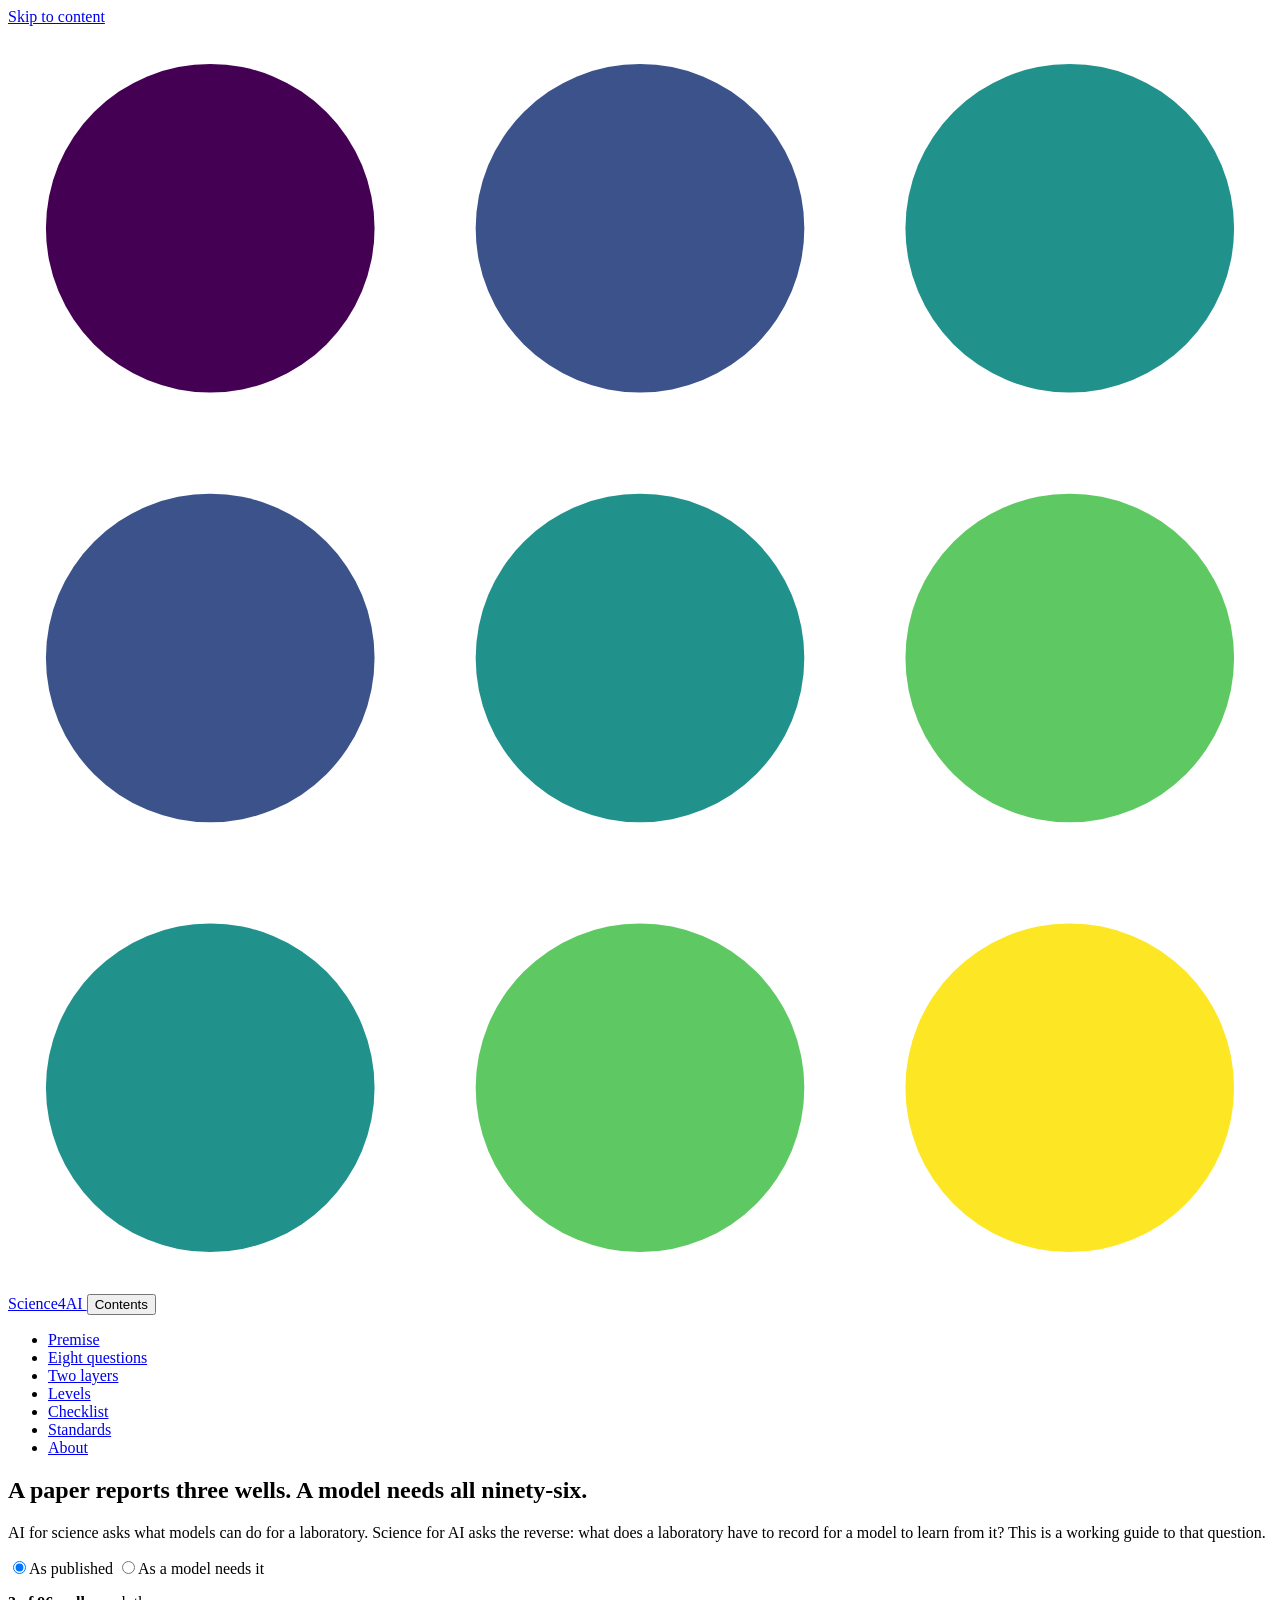
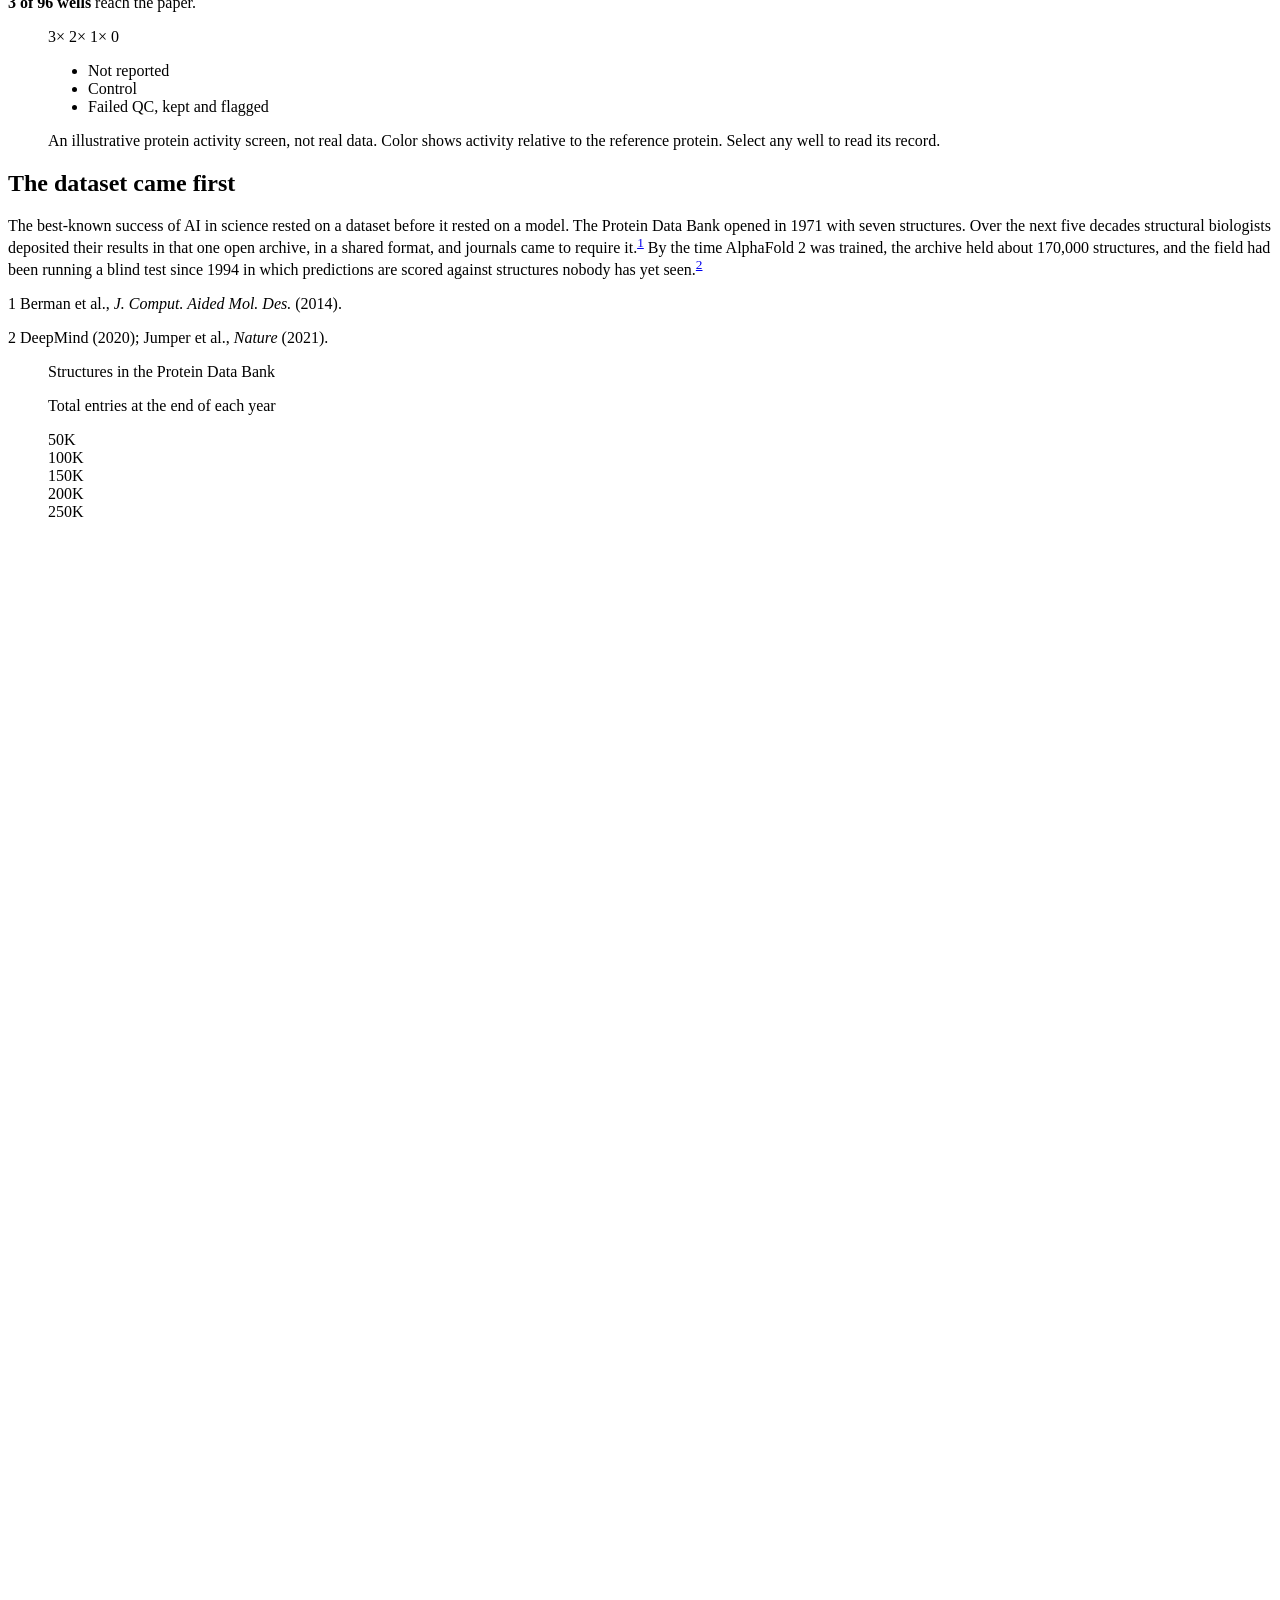
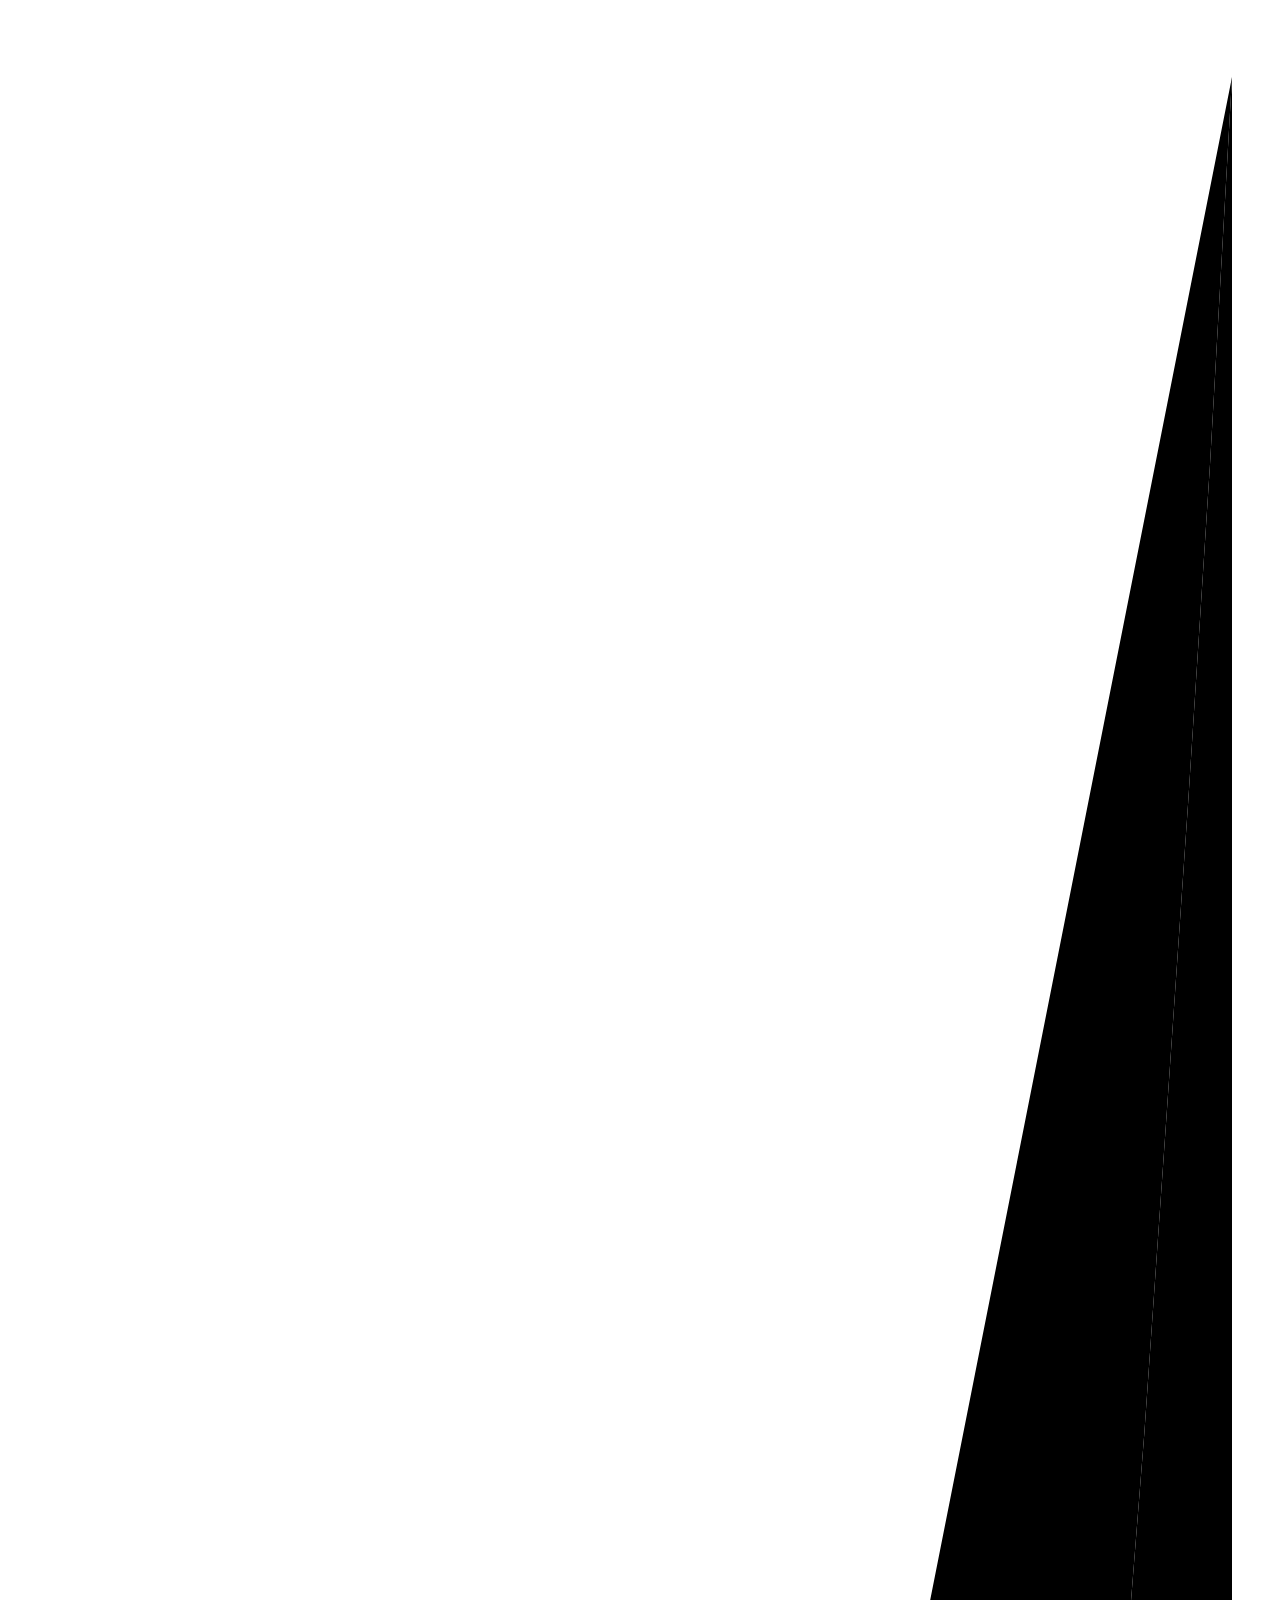
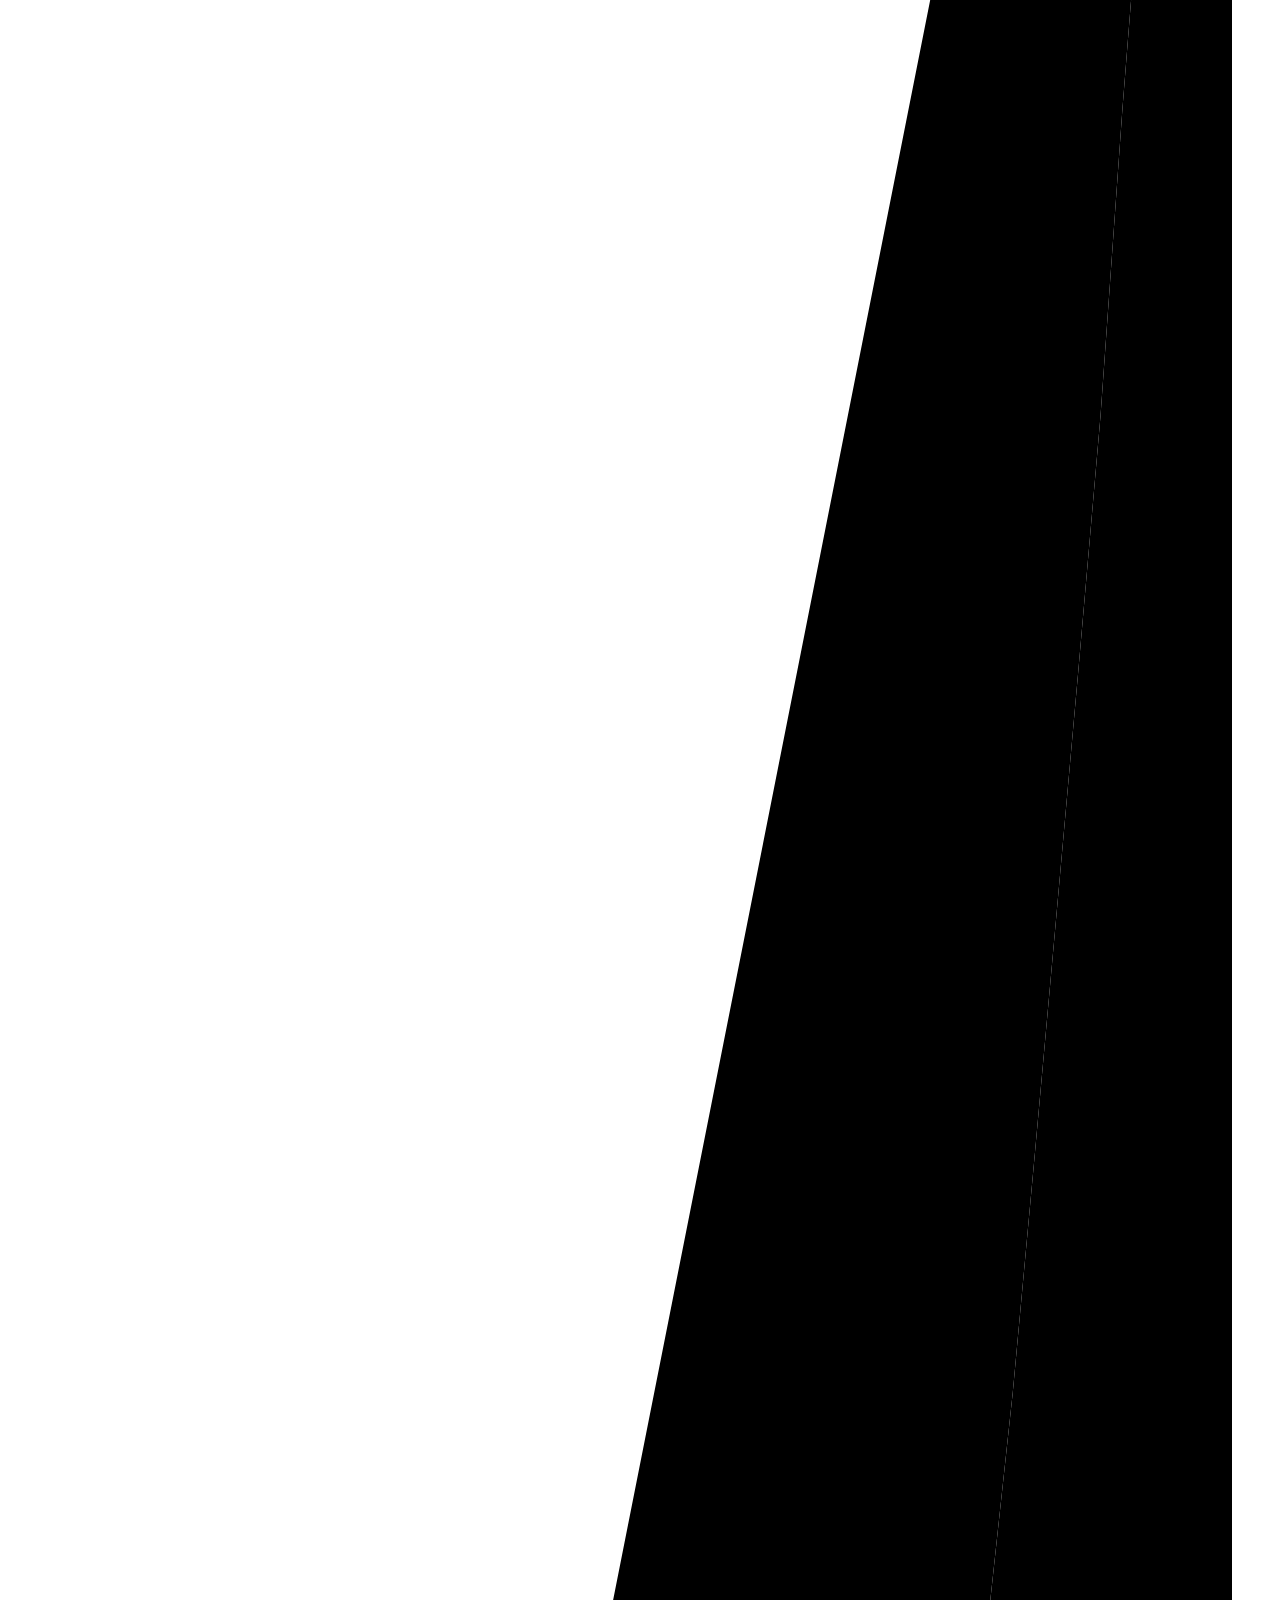
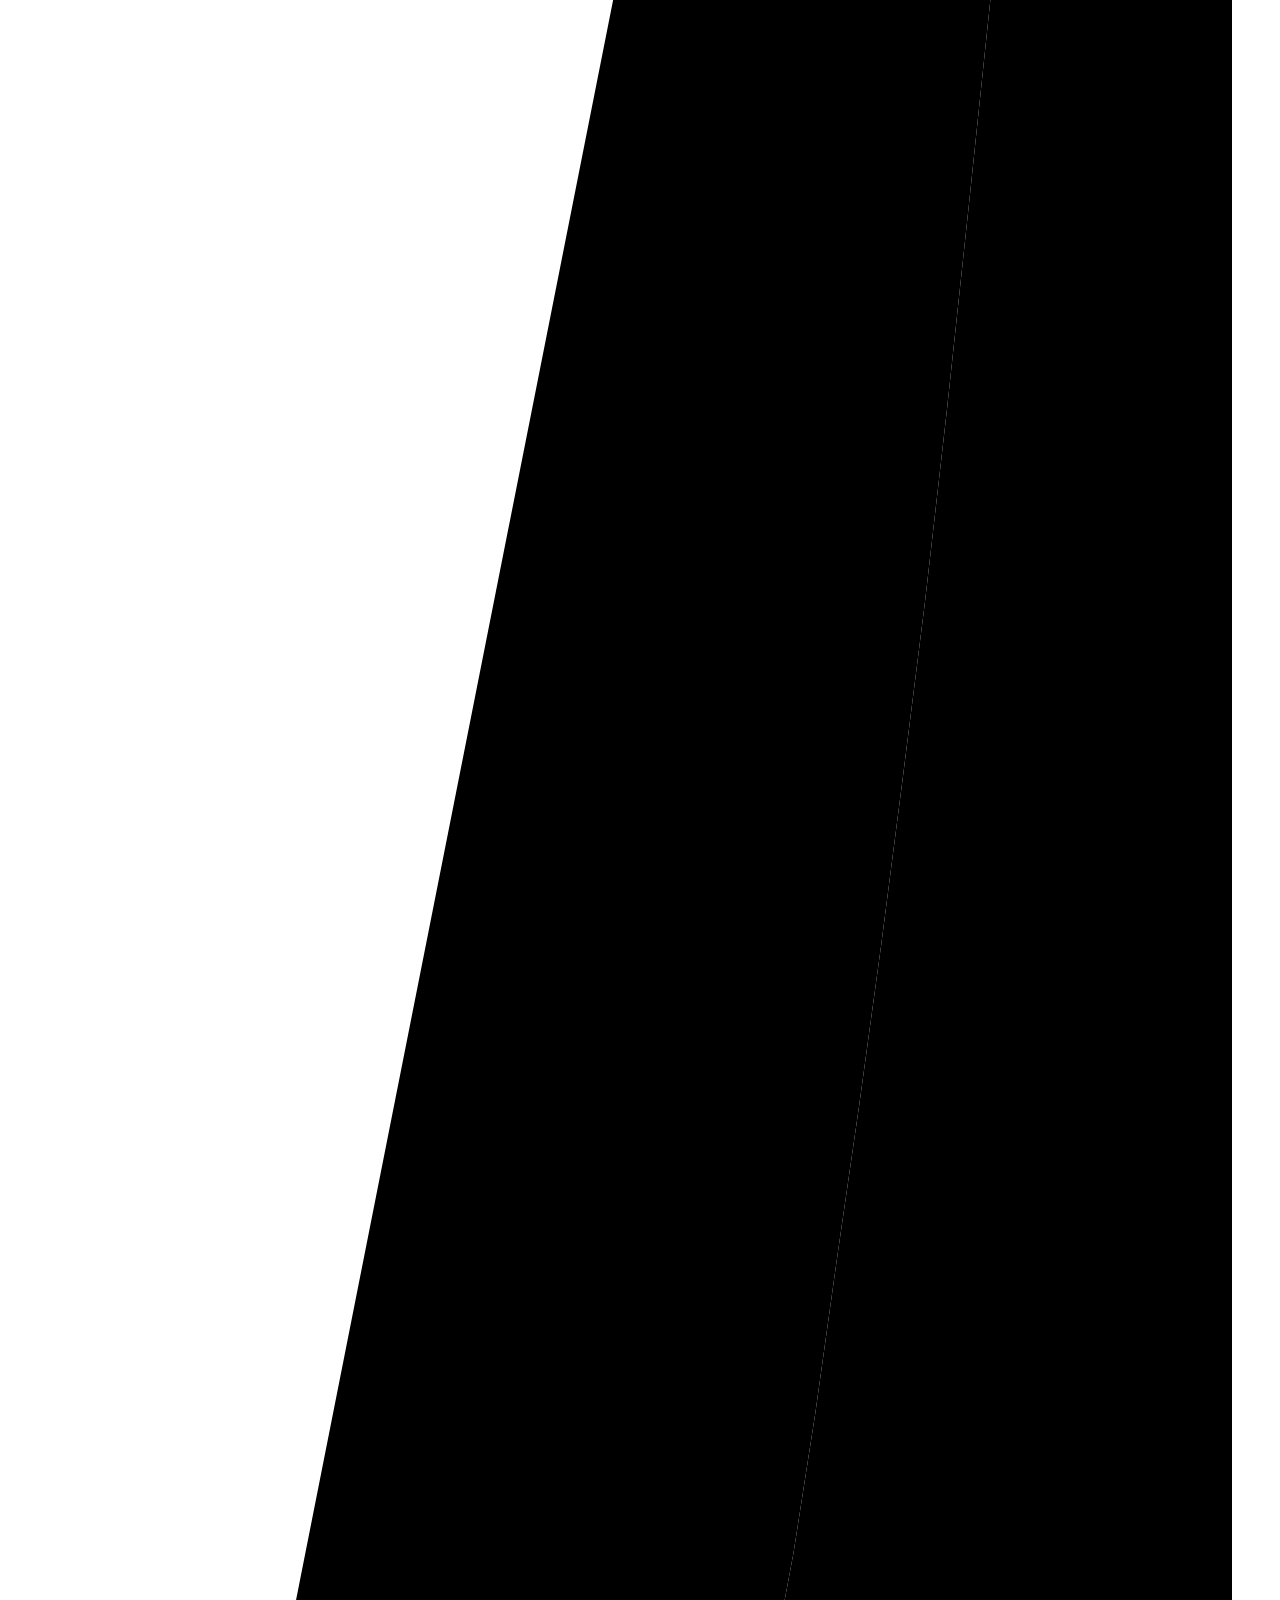
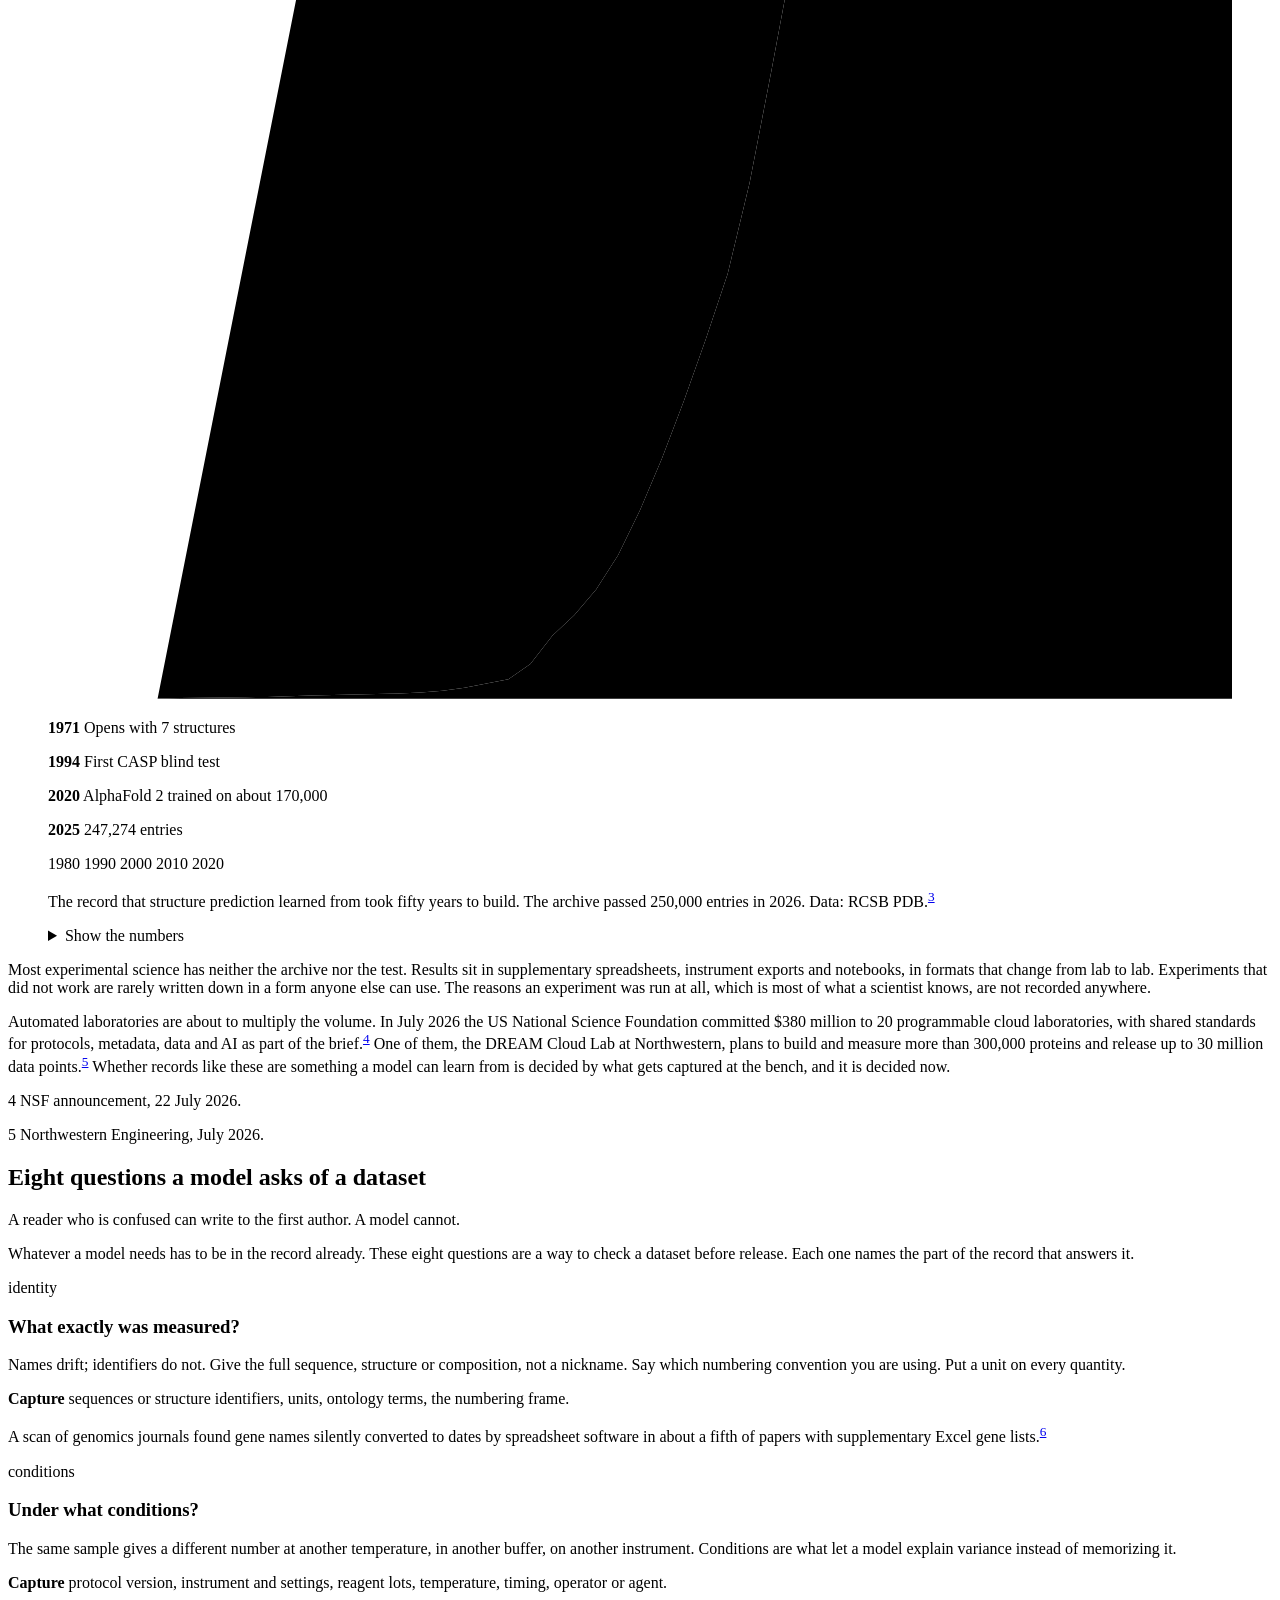
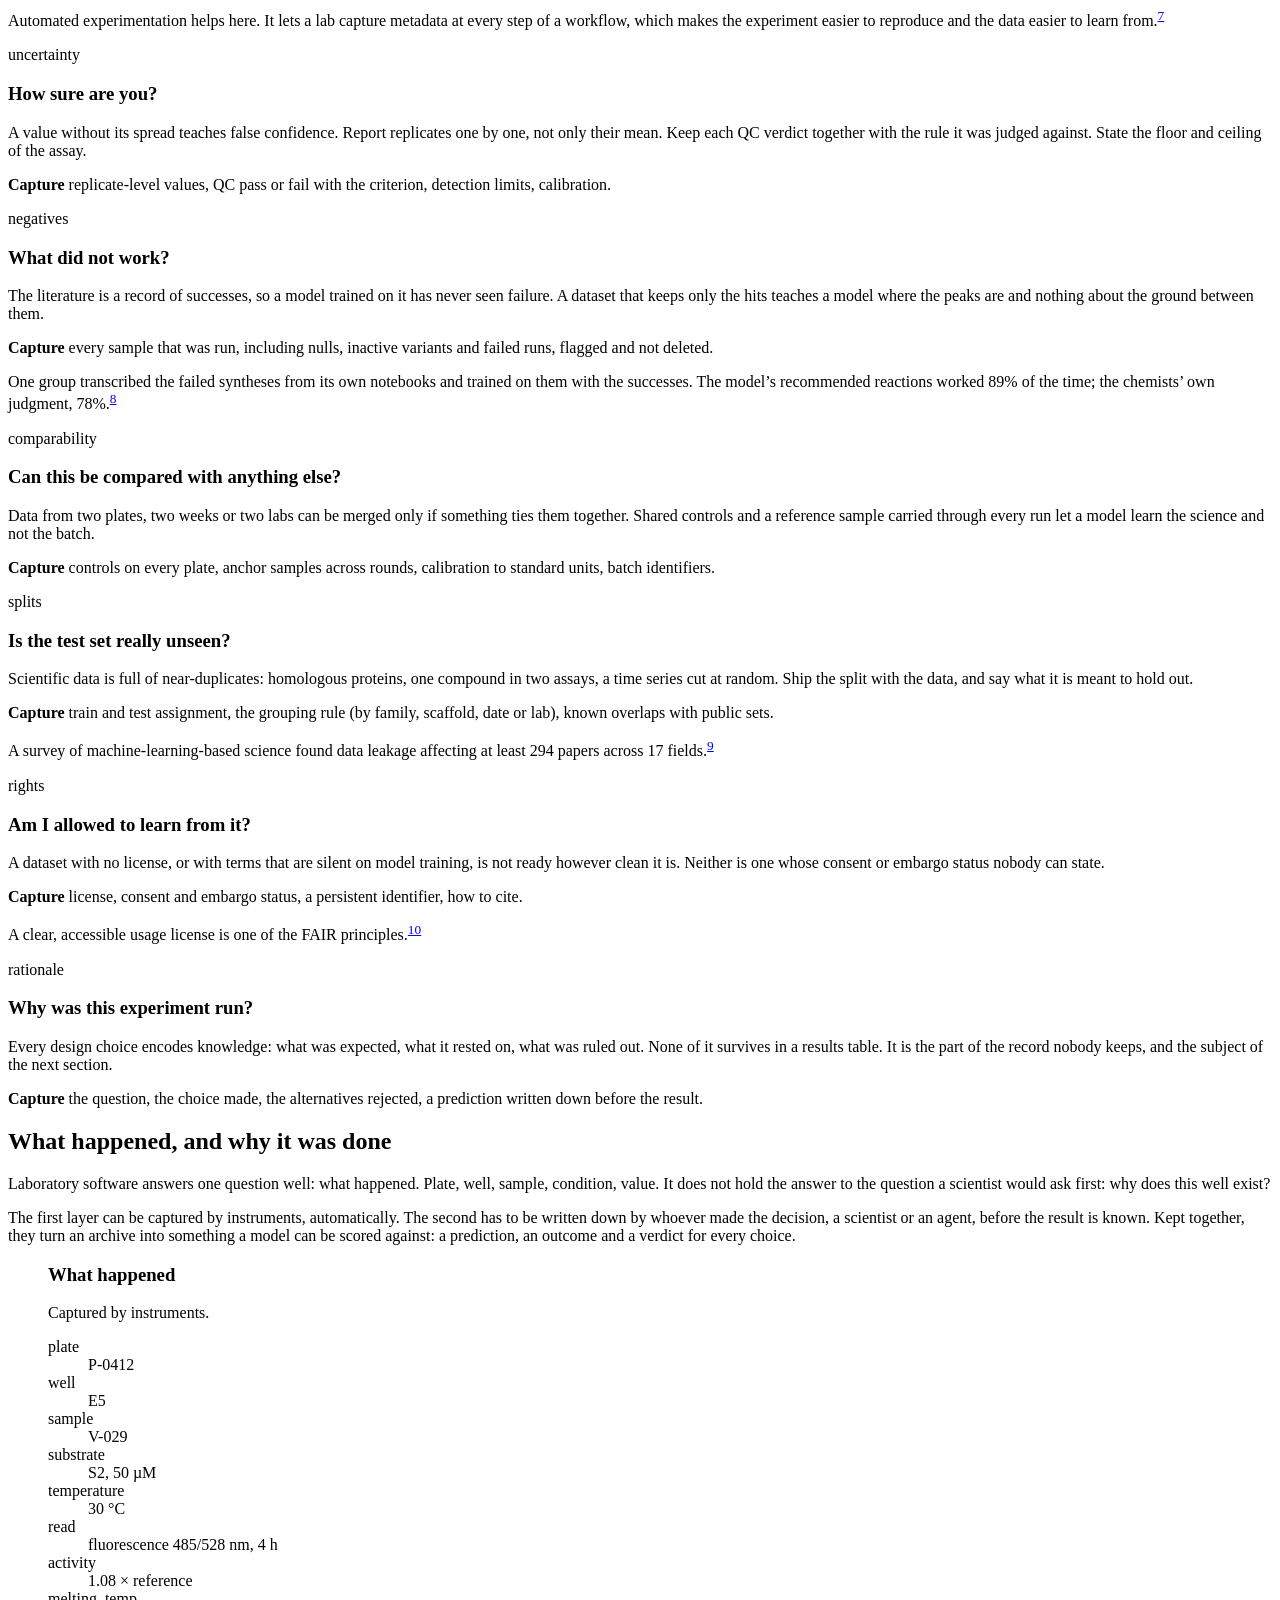
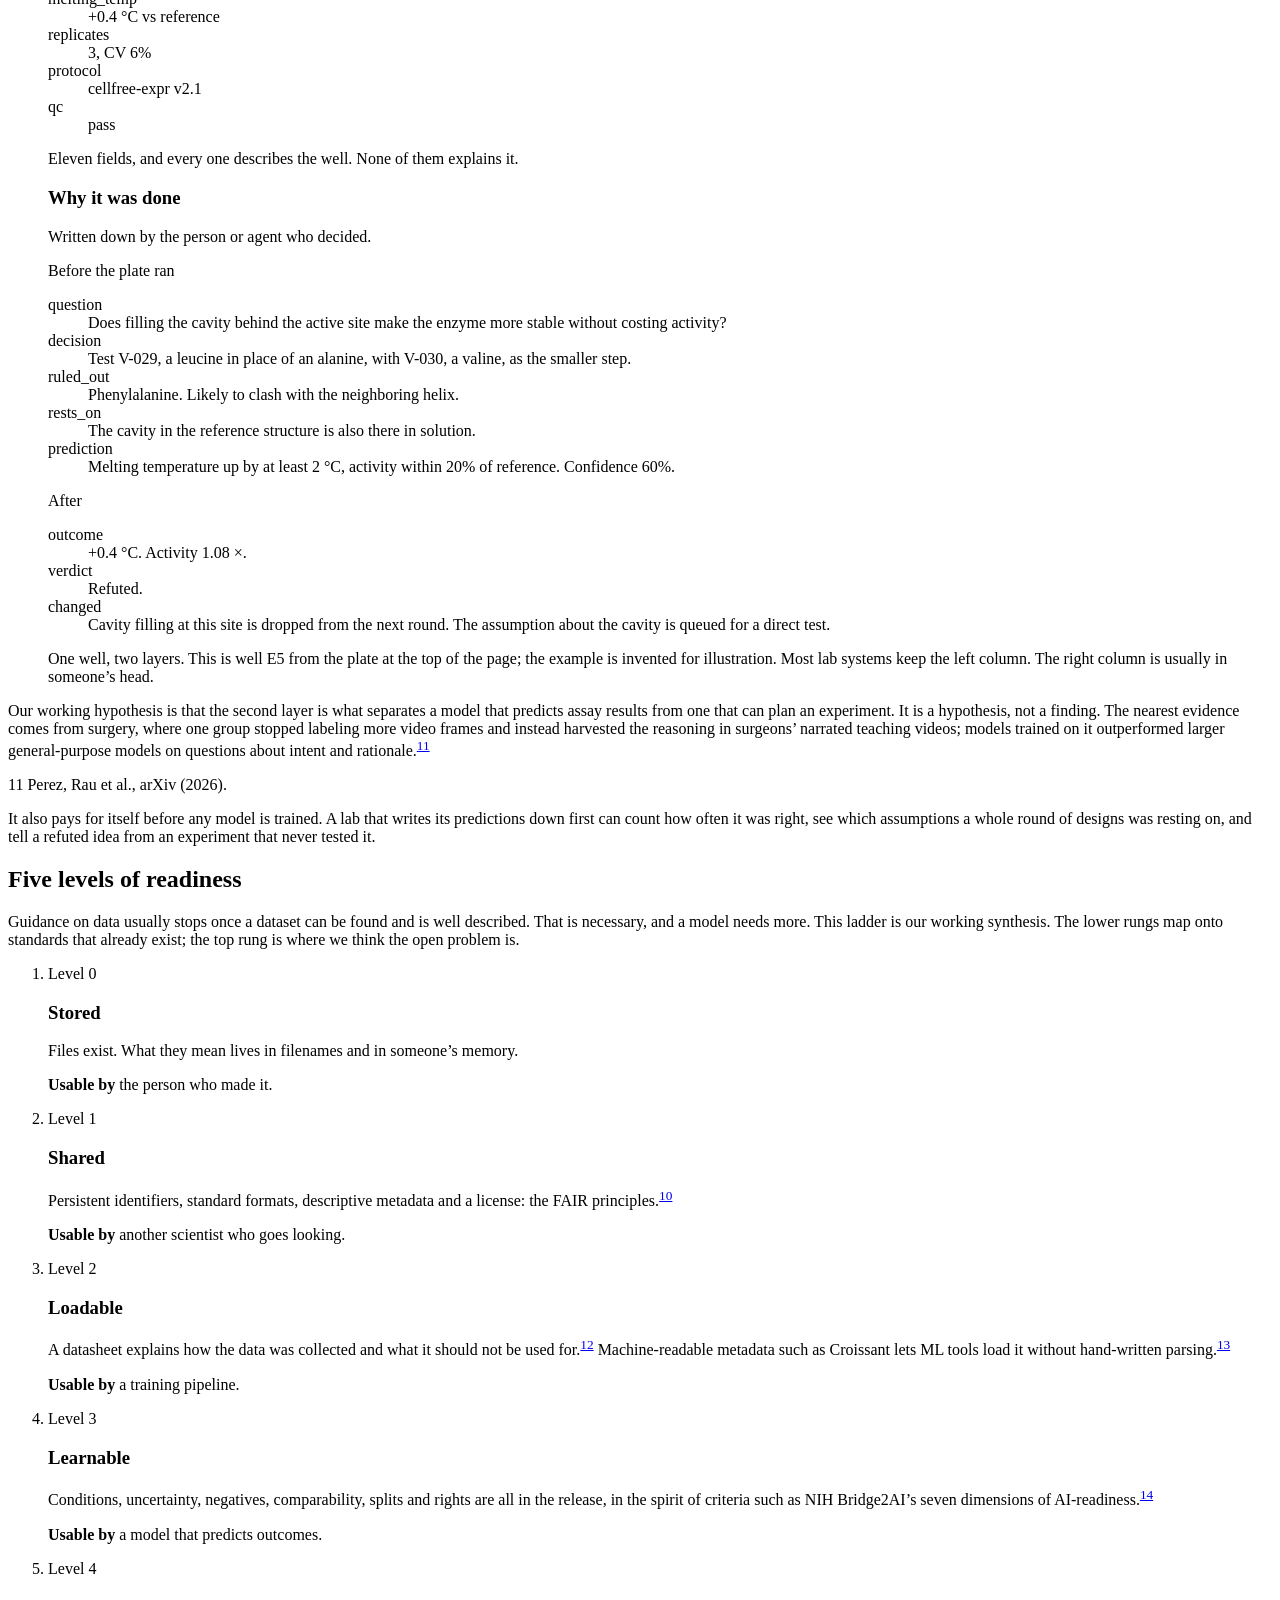
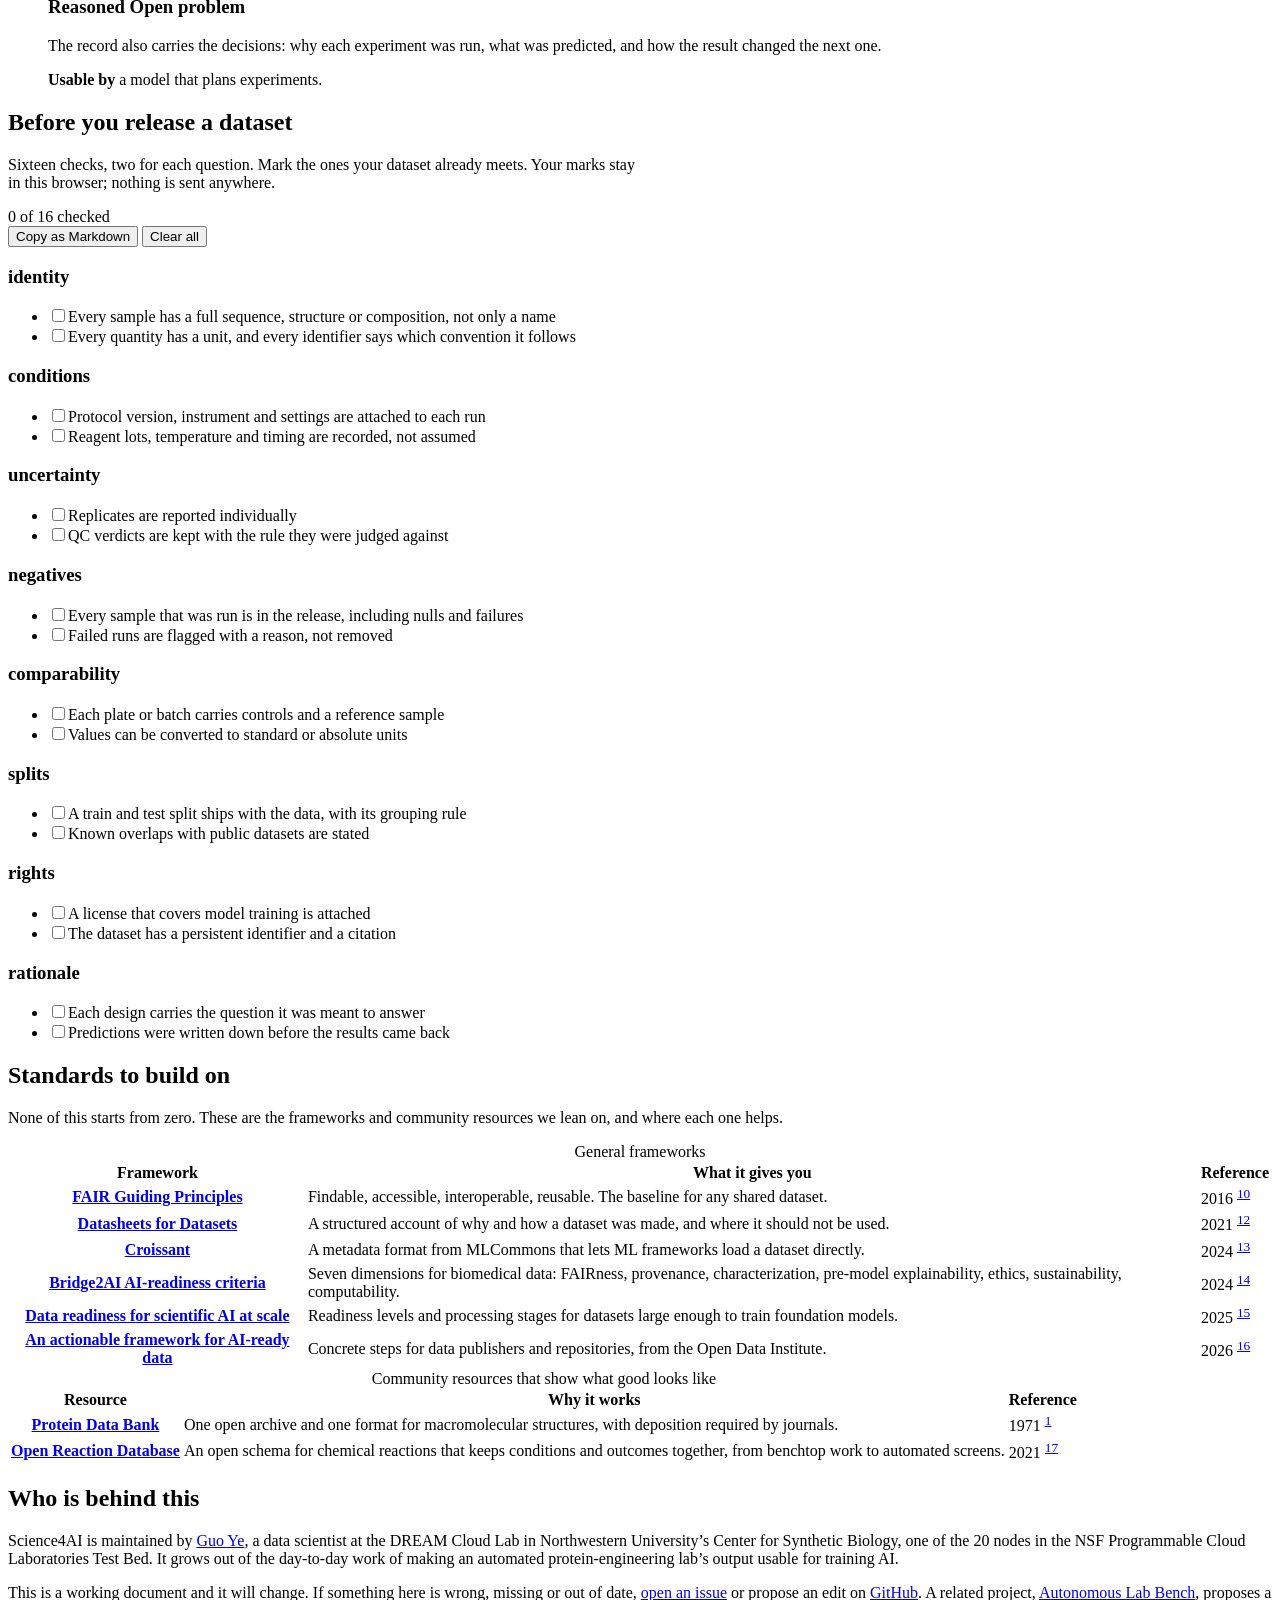
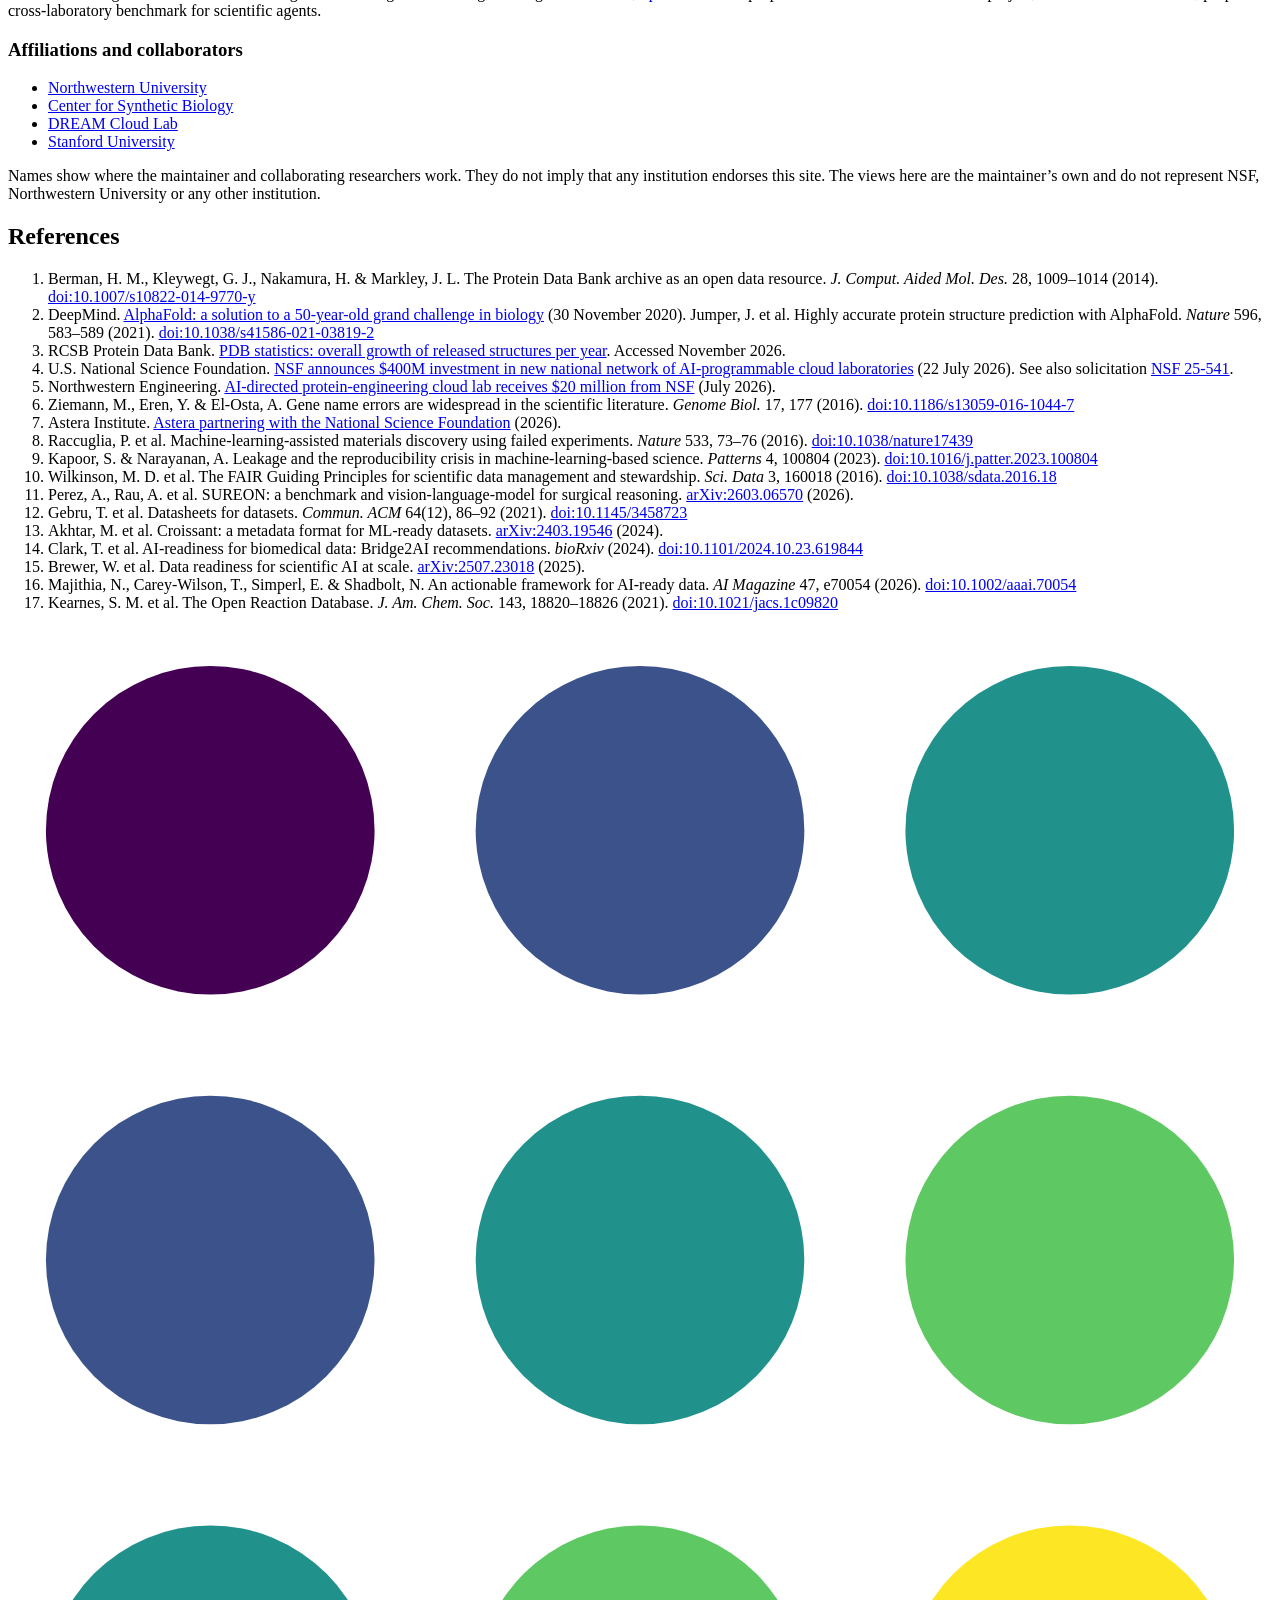
==== index.html @ 87161da7 "Add site pages, domain file and README Home page, 404 page, CNAME for science4ai.org, README, robots" ====
<!DOCTYPE html>
<html lang="en">
<head>
<meta charset="utf-8">
<meta name="viewport" content="width=device-width, initial-scale=1">
<title>Science4AI: what AI needs from the scientific record</title>
<meta name="description" content="A working guide to AI-ready scientific data: what to record at the bench, how to structure it, and why the reasoning behind an experiment belongs in the dataset.">
<meta name="author" content="Guo Ye">
<link rel="canonical" href="https://science4ai.org/">
<meta name="theme-color" content="#ffffff">

<meta property="og:type" content="website">
<meta property="og:site_name" content="Science4AI">
<meta property="og:title" content="A paper reports three wells. A model needs all ninety-six.">
<meta property="og:description" content="A working guide to AI-ready scientific data: what to record at the bench, how to structure it, and why the reasoning behind an experiment belongs in the dataset.">
<meta property="og:url" content="https://science4ai.org/">
<meta property="og:image" content="https://science4ai.org/assets/img/og.png">
<meta property="og:image:width" content="1200">
<meta property="og:image:height" content="630">
<meta property="og:image:alt" content="A 96-well plate drawn as colored dots beside the headline: A paper reports three wells. A model needs all ninety-six.">
<meta name="twitter:card" content="summary_large_image">

<link rel="icon" href="assets/img/favicon.svg" type="image/svg+xml">
<link rel="icon" href="assets/img/favicon-32.png" sizes="32x32" type="image/png">
<link rel="apple-touch-icon" href="assets/img/apple-touch-icon.png">

<link rel="preload" href="assets/fonts/ibm-plex-serif-latin-300-normal.woff2" as="font" type="font/woff2" crossorigin>
<link rel="preload" href="assets/fonts/ibm-plex-sans-latin-400-normal.woff2" as="font" type="font/woff2" crossorigin>
<link rel="stylesheet" href="assets/css/site.css">

<script type="application/ld+json">
{
  "@context": "https://schema.org",
  "@type": "WebSite",
  "name": "Science4AI",
  "url": "https://science4ai.org/",
  "description": "A working guide to AI-ready scientific data: what to record at the bench, how to structure it, and why the reasoning behind an experiment belongs in the dataset.",
  "inLanguage": "en",
  "author": { "@type": "Person", "name": "Guo Ye", "url": "https://michaelyeah7.github.io/" }
}
</script>
</head>
<body>
<a class="skip" href="#main">Skip to content</a>

<header class="site-head" id="top">
  <div class="wrap">
    <a class="brand" href="#top" aria-label="Science4AI, back to top">
      <svg viewBox="0 0 20 20" aria-hidden="true"><circle cx="3.2" cy="3.2" r="2.6" fill="#440154"/><circle cx="10" cy="3.2" r="2.6" fill="#3b528b"/><circle cx="16.8" cy="3.2" r="2.6" fill="#21918c"/><circle cx="3.2" cy="10" r="2.6" fill="#3b528b"/><circle cx="10" cy="10" r="2.6" fill="#21918c"/><circle cx="16.8" cy="10" r="2.6" fill="#5ec962"/><circle cx="3.2" cy="16.8" r="2.6" fill="#21918c"/><circle cx="10" cy="16.8" r="2.6" fill="#5ec962"/><circle cx="16.8" cy="16.8" r="2.6" fill="#fde725"/></svg>
      Science4AI
    </a>
    <button class="nav-toggle" type="button" aria-expanded="false" aria-controls="site-nav">Contents</button>
    <nav class="site-nav" id="site-nav" aria-label="Sections">
      <ul>
        <li><a href="#premise">Premise</a></li>
        <li><a href="#questions">Eight questions</a></li>
        <li><a href="#layers">Two layers</a></li>
        <li><a href="#levels">Levels</a></li>
        <li><a href="#checklist">Checklist</a></li>
        <li><a href="#standards">Standards</a></li>
        <li><a href="#about">About</a></li>
      </ul>
    </nav>
  </div>
</header>

<main id="main">

<!-- ═════════ hero ═════════ -->
<section class="hero" aria-labelledby="hero-title">
  <div class="wrap">
    <h1 id="hero-title"><span>A paper reports three wells.</span> <span>A model needs all ninety-six.</span></h1>

    <div class="hero-grid">
      <p class="hero-lead">AI for science asks what models can do for a laboratory. Science for AI asks the reverse: what does a laboratory have to record for a model to learn from it? This is a working guide to that question.</p>

      <div class="hero-ctrl">
        <div class="seg" role="radiogroup" aria-label="Which wells to show">
          <label><input type="radio" name="view" value="published" checked><span>As published</span></label>
          <label><input type="radio" name="view" value="learnable"><span>As a model needs it</span></label>
        </div>
        <p class="tally" id="tally" aria-live="polite"><b>3 of 96 wells</b> reach the paper.</p>
      </div>

      <div class="hero-record">
        <div class="record" id="record" aria-live="polite"></div>
      </div>

      <figure class="hero-screen" aria-labelledby="plate-caption">
        <div class="screen">
          <div class="plate" id="plate" data-view="published" role="group" aria-label="A 96-well plate. Arrow keys move between wells."></div>
          <div class="cbar" aria-hidden="true">
            <div class="cbar-ramp"></div>
            <div class="cbar-ticks">
              <span style="--t:93.5%">3×</span>
              <span style="--t:70.4%">2×</span>
              <span style="--t:43.3%">1×</span>
              <span style="--t:0%">0</span>
            </div>
          </div>
          <div class="screen-foot">
            <ul class="keys" aria-label="Legend">
              <li><span class="key-dot is-empty"></span>Not reported</li>
              <li><span class="key-dot is-ctrl"></span>Control</li>
              <li><span class="key-dot is-fail"></span>Failed QC, kept and flagged</li>
            </ul>
            <p class="caption" id="plate-caption">An illustrative protein activity screen, not real data. Color shows activity relative to the reference protein. Select any well to read its record.</p>
          </div>
        </div>
        <noscript><p class="caption">The plate is interactive and needs JavaScript. The rest of this guide does not.</p></noscript>
      </figure>
    </div>
  </div>
</section>

<!-- ═════════ premise ═════════ -->
<section class="section" id="premise" aria-labelledby="premise-title">
  <div class="wrap">
    <h2 id="premise-title">The dataset came first</h2>

    <div class="rows">
      <div class="row">
        <p>The best-known success of AI in science rested on a dataset before it rested on a model. The Protein Data Bank opened in 1971 with seven structures. Over the next five decades structural biologists deposited their results in that one open archive, in a shared format, and journals came to require it.<sup><a href="#ref-1" aria-label="Reference 1">1</a></sup> By the time AlphaFold&nbsp;2 was trained, the archive held about 170,000 structures, and the field had been running a blind test since 1994 in which predictions are scored against structures nobody has yet seen.<sup><a href="#ref-2" aria-label="Reference 2">2</a></sup></p>
        <div class="note" role="note">
          <p><span class="note-n">1</span> Berman et&nbsp;al., <i>J. Comput. Aided Mol. Des.</i> (2014).</p>
          <p><span class="note-n">2</span> DeepMind (2020); Jumper et&nbsp;al., <i>Nature</i> (2021).</p>
        </div>
      </div>

      <div class="row">
        <figure class="chart span-2" id="pdb-chart">
          <div class="chart-head">
            <p class="chart-title">Structures in the Protein Data Bank</p>
            <p class="chart-sub">Total entries at the end of each year</p>
          </div>
          <div class="chart-plot" tabindex="0" role="group" aria-label="Line chart of Protein Data Bank entries by year, 1976 to 2025. Use the left and right arrow keys to read a year.">
            <div class="chart-grid" style="bottom:16.67%"><span>50K</span></div>
            <div class="chart-grid" style="bottom:33.33%"><span>100K</span></div>
            <div class="chart-grid" style="bottom:50%"><span>150K</span></div>
            <div class="chart-grid" style="bottom:66.67%"><span>200K</span></div>
            <div class="chart-grid" style="bottom:83.33%"><span>250K</span></div>
            <svg class="chart-svg" viewBox="0 0 54 300" preserveAspectRatio="none" aria-hidden="true" focusable="false">
              <path class="chart-area" d="M5 299.987 L6 299.964 L7 299.958 L8 299.947 L9 299.931 L10 299.915 L11 299.883 L12 299.847 L13 299.825 L14 299.805 L15 299.787 L16 299.762 L17 299.709 L18 299.635 L19 299.493 L20 299.306 L21 299.114 L22 298.418 L23 297.129 L24 296.188 L25 295.016 L26 293.452 L27 291.397 L28 289.041 L29 286.417 L30 283.607 L31 280.613 L32 276.469 L33 271.320 L34 265.986 L35 259.581 L36 252.447 L37 245.544 L38 238.256 L39 230.514 L40 222.589 L41 213.838 L42 204.500 L43 194.948 L44 185.705 L45 174.900 L46 163.839 L47 152.670 L48 141.191 L49 127.185 L50 114.599 L51 100.309 L52 85.809 L53 70.340 L54 52.726 L54 300 L5 300 Z"/>
              <path class="chart-line" d="M5 299.987 L6 299.964 L7 299.958 L8 299.947 L9 299.931 L10 299.915 L11 299.883 L12 299.847 L13 299.825 L14 299.805 L15 299.787 L16 299.762 L17 299.709 L18 299.635 L19 299.493 L20 299.306 L21 299.114 L22 298.418 L23 297.129 L24 296.188 L25 295.016 L26 293.452 L27 291.397 L28 289.041 L29 286.417 L30 283.607 L31 280.613 L32 276.469 L33 271.320 L34 265.986 L35 259.581 L36 252.447 L37 245.544 L38 238.256 L39 230.514 L40 222.589 L41 213.838 L42 204.500 L43 194.948 L44 185.705 L45 174.900 L46 163.839 L47 152.670 L48 141.191 L49 127.185 L50 114.599 L51 100.309 L52 85.809 L53 70.340 L54 52.726" vector-effect="non-scaling-stroke"/>
            </svg>
            <span class="chart-dot" style="left:0%;bottom:0%"></span>
            <span class="chart-dot" style="left:42.59%;bottom:0.96%"></span>
            <span class="chart-dot" style="left:90.74%;bottom:57.60%"></span>
            <span class="chart-dot" style="left:100%;bottom:82.42%"></span>
            <p class="chart-callout" style="left:0;bottom:0.5rem"><b>1971</b> Opens with 7 structures</p>
            <span class="chart-leader" style="left:42.59%;bottom:0.96%;height:calc(15.71% + 2.6rem)"></span>
            <p class="chart-callout is-left" style="left:42.59%;bottom:calc(16.67% + 0.4rem)"><b>1994</b> First CASP<span class="chart-long"> blind</span> test</p>
            <p class="chart-callout is-left" style="left:90.74%;bottom:calc(57.60% + 0.6rem)"><b>2020</b> AlphaFold 2 trained<span class="chart-long"> on about 170,000</span></p>
            <p class="chart-callout is-left is-end" style="left:100%;bottom:calc(82.42% + 0.7rem)"><b>2025</b> 247,274 entries</p>
            <div class="chart-cross" hidden><span class="chart-cross-dot"></span></div>
            <p class="chart-tip" hidden aria-live="polite"><b></b><span></span></p>
          </div>
          <div class="chart-x" aria-hidden="true">
            <span style="left:16.67%">1980</span>
            <span style="left:35.19%">1990</span>
            <span style="left:53.70%">2000</span>
            <span style="left:72.22%">2010</span>
            <span style="left:90.74%">2020</span>
          </div>
          <figcaption>
            <p>The record that structure prediction learned from took fifty years to build. The archive passed 250,000 entries in 2026. Data: RCSB PDB.<sup><a href="#ref-3" aria-label="Reference 3">3</a></sup></p>
          <details class="chart-data">
            <summary>Show the numbers</summary>
            <div class="chart-table-wrap">
              <table>
                <thead><tr><th scope="col">Year</th><th scope="col">Entries</th></tr></thead>
                <tbody>
                <tr><th scope="row">1976</th><td>13</td></tr>
                <tr><th scope="row">1977</th><td>36</td></tr>
                <tr><th scope="row">1978</th><td>42</td></tr>
                <tr><th scope="row">1979</th><td>53</td></tr>
                <tr><th scope="row">1980</th><td>69</td></tr>
                <tr><th scope="row">1981</th><td>85</td></tr>
                <tr><th scope="row">1982</th><td>117</td></tr>
                <tr><th scope="row">1983</th><td>153</td></tr>
                <tr><th scope="row">1984</th><td>175</td></tr>
                <tr><th scope="row">1985</th><td>195</td></tr>
                <tr><th scope="row">1986</th><td>213</td></tr>
                <tr><th scope="row">1987</th><td>238</td></tr>
                <tr><th scope="row">1988</th><td>291</td></tr>
                <tr><th scope="row">1989</th><td>365</td></tr>
                <tr><th scope="row">1990</th><td>507</td></tr>
                <tr><th scope="row">1991</th><td>694</td></tr>
                <tr><th scope="row">1992</th><td>886</td></tr>
                <tr><th scope="row">1993</th><td>1,582</td></tr>
                <tr><th scope="row">1994</th><td>2,871</td></tr>
                <tr><th scope="row">1995</th><td>3,812</td></tr>
                <tr><th scope="row">1996</th><td>4,984</td></tr>
                <tr><th scope="row">1997</th><td>6,548</td></tr>
                <tr><th scope="row">1998</th><td>8,603</td></tr>
                <tr><th scope="row">1999</th><td>10,959</td></tr>
                <tr><th scope="row">2000</th><td>13,583</td></tr>
                <tr><th scope="row">2001</th><td>16,393</td></tr>
                <tr><th scope="row">2002</th><td>19,387</td></tr>
                <tr><th scope="row">2003</th><td>23,531</td></tr>
                <tr><th scope="row">2004</th><td>28,680</td></tr>
                <tr><th scope="row">2005</th><td>34,014</td></tr>
                <tr><th scope="row">2006</th><td>40,419</td></tr>
                <tr><th scope="row">2007</th><td>47,553</td></tr>
                <tr><th scope="row">2008</th><td>54,456</td></tr>
                <tr><th scope="row">2009</th><td>61,744</td></tr>
                <tr><th scope="row">2010</th><td>69,486</td></tr>
                <tr><th scope="row">2011</th><td>77,411</td></tr>
                <tr><th scope="row">2012</th><td>86,162</td></tr>
                <tr><th scope="row">2013</th><td>95,500</td></tr>
                <tr><th scope="row">2014</th><td>105,052</td></tr>
                <tr><th scope="row">2015</th><td>114,295</td></tr>
                <tr><th scope="row">2016</th><td>125,100</td></tr>
                <tr><th scope="row">2017</th><td>136,161</td></tr>
                <tr><th scope="row">2018</th><td>147,330</td></tr>
                <tr><th scope="row">2019</th><td>158,809</td></tr>
                <tr><th scope="row">2020</th><td>172,815</td></tr>
                <tr><th scope="row">2021</th><td>185,401</td></tr>
                <tr><th scope="row">2022</th><td>199,691</td></tr>
                <tr><th scope="row">2023</th><td>214,191</td></tr>
                <tr><th scope="row">2024</th><td>229,660</td></tr>
                <tr><th scope="row">2025</th><td>247,274</td></tr>
                </tbody>
              </table>
            </div>
          </details>
          </figcaption>
        </figure>
      </div>

      <div class="row">
        <p>Most experimental science has neither the archive nor the test. Results sit in supplementary spreadsheets, instrument exports and notebooks, in formats that change from lab to lab. Experiments that did not work are rarely written down in a form anyone else can use. The reasons an experiment was run at all, which is most of what a scientist knows, are not recorded anywhere.</p>
      </div>

      <div class="row">
        <p>Automated laboratories are about to multiply the volume. In July 2026 the US National Science Foundation committed $380&nbsp;million to 20 programmable cloud laboratories, with shared standards for protocols, metadata, data and AI as part of the brief.<sup><a href="#ref-4" aria-label="Reference 4">4</a></sup> One of them, the DREAM Cloud Lab at Northwestern, plans to build and measure more than 300,000 proteins and release up to 30&nbsp;million data points.<sup><a href="#ref-5" aria-label="Reference 5">5</a></sup> Whether records like these are something a model can learn from is decided by what gets captured at the bench, and it is decided now.</p>
        <div class="note" role="note">
          <p><span class="note-n">4</span> NSF announcement, 22&nbsp;July 2026.</p>
          <p><span class="note-n">5</span> Northwestern Engineering, July 2026.</p>
        </div>
      </div>
    </div>
  </div>
</section>

<!-- ═════════ eight questions ═════════ -->
<section class="section" id="questions" aria-labelledby="questions-title">
  <div class="wrap">
    <h2 id="questions-title">Eight questions a model asks of a dataset</h2>

    <div class="rows">
      <div class="row">
        <p class="pull">A reader who is confused can write to the first author. A model cannot.</p>
      </div>
      <div class="row">
        <p>Whatever a model needs has to be in the record already. These eight questions are a way to check a dataset before release. Each one names the part of the record that answers it.</p>
      </div>
    </div>

    <div class="questions">

      <article class="q" id="q-identity">
        <div class="q-key">identity</div>
        <div class="q-body">
          <h3>What exactly was measured?</h3>
          <p>Names drift; identifiers do not. Give the full sequence, structure or composition, not a nickname. Say which numbering convention you are using. Put a unit on every quantity.</p>
          <p class="capture"><b>Capture</b> sequences or structure identifiers, units, ontology terms, the numbering frame.</p>
        </div>
        <div class="note" role="note">
          <p>A scan of genomics journals found gene names silently converted to dates by spreadsheet software in about a fifth of papers with supplementary Excel gene lists.<sup><a href="#ref-6" aria-label="Reference 6">6</a></sup></p>
        </div>
      </article>

      <article class="q" id="q-conditions">
        <div class="q-key">conditions</div>
        <div class="q-body">
          <h3>Under what conditions?</h3>
          <p>The same sample gives a different number at another temperature, in another buffer, on another instrument. Conditions are what let a model explain variance instead of memorizing it.</p>
          <p class="capture"><b>Capture</b> protocol version, instrument and settings, reagent lots, temperature, timing, operator or agent.</p>
        </div>
        <div class="note" role="note">
          <p>Automated experimentation helps here. It lets a lab capture metadata at every step of a workflow, which makes the experiment easier to reproduce and the data easier to learn from.<sup><a href="#ref-7" aria-label="Reference 7">7</a></sup></p>
        </div>
      </article>

      <article class="q" id="q-uncertainty">
        <div class="q-key">uncertainty</div>
        <div class="q-body">
          <h3>How sure are you?</h3>
          <p>A value without its spread teaches false confidence. Report replicates one by one, not only their mean. Keep each QC verdict together with the rule it was judged against. State the floor and ceiling of the assay.</p>
          <p class="capture"><b>Capture</b> replicate-level values, QC pass or fail with the criterion, detection limits, calibration.</p>
        </div>
      </article>

      <article class="q" id="q-negatives">
        <div class="q-key">negatives</div>
        <div class="q-body">
          <h3>What did not work?</h3>
          <p>The literature is a record of successes, so a model trained on it has never seen failure. A dataset that keeps only the hits teaches a model where the peaks are and nothing about the ground between them.</p>
          <p class="capture"><b>Capture</b> every sample that was run, including nulls, inactive variants and failed runs, flagged and not deleted.</p>
        </div>
        <div class="note" role="note">
          <p>One group transcribed the failed syntheses from its own notebooks and trained on them with the successes. The model’s recommended reactions worked 89% of the time; the chemists’ own judgment, 78%.<sup><a href="#ref-8" aria-label="Reference 8">8</a></sup></p>
        </div>
      </article>

      <article class="q" id="q-comparability">
        <div class="q-key">comparability</div>
        <div class="q-body">
          <h3>Can this be compared with anything else?</h3>
          <p>Data from two plates, two weeks or two labs can be merged only if something ties them together. Shared controls and a reference sample carried through every run let a model learn the science and not the batch.</p>
          <p class="capture"><b>Capture</b> controls on every plate, anchor samples across rounds, calibration to standard units, batch identifiers.</p>
        </div>
      </article>

      <article class="q" id="q-splits">
        <div class="q-key">splits</div>
        <div class="q-body">
          <h3>Is the test set really unseen?</h3>
          <p>Scientific data is full of near-duplicates: homologous proteins, one compound in two assays, a time series cut at random. Ship the split with the data, and say what it is meant to hold out.</p>
          <p class="capture"><b>Capture</b> train and test assignment, the grouping rule (by family, scaffold, date or lab), known overlaps with public sets.</p>
        </div>
        <div class="note" role="note">
          <p>A survey of machine-learning-based science found data leakage affecting at least 294 papers across 17 fields.<sup><a href="#ref-9" aria-label="Reference 9">9</a></sup></p>
        </div>
      </article>

      <article class="q" id="q-rights">
        <div class="q-key">rights</div>
        <div class="q-body">
          <h3>Am I allowed to learn from it?</h3>
          <p>A dataset with no license, or with terms that are silent on model training, is not ready however clean it is. Neither is one whose consent or embargo status nobody can state.</p>
          <p class="capture"><b>Capture</b> license, consent and embargo status, a persistent identifier, how to cite.</p>
        </div>
        <div class="note" role="note">
          <p>A clear, accessible usage license is one of the FAIR principles.<sup><a href="#ref-10" aria-label="Reference 10">10</a></sup></p>
        </div>
      </article>

      <article class="q" id="q-rationale">
        <div class="q-key">rationale</div>
        <div class="q-body">
          <h3>Why was this experiment run?</h3>
          <p>Every design choice encodes knowledge: what was expected, what it rested on, what was ruled out. None of it survives in a results table. It is the part of the record nobody keeps, and the subject of the next section.</p>
          <p class="capture"><b>Capture</b> the question, the choice made, the alternatives rejected, a prediction written down before the result.</p>
        </div>
      </article>

    </div>
  </div>
</section>

<!-- ═════════ two layers ═════════ -->
<section class="section" id="layers" aria-labelledby="layers-title">
  <div class="wrap">
    <h2 id="layers-title">What happened, and why it was done</h2>

    <div class="rows">
      <div class="row">
        <p>Laboratory software answers one question well: what happened. Plate, well, sample, condition, value. It does not hold the answer to the question a scientist would ask first: why does this well exist?</p>
      </div>
      <div class="row">
        <p>The first layer can be captured by instruments, automatically. The second has to be written down by whoever made the decision, a scientist or an agent, before the result is known. Kept together, they turn an archive into something a model can be scored against: a prediction, an outcome and a verdict for every choice.</p>
      </div>
    </div>

    <figure class="layers">
      <div class="layers-grid">
        <div class="layer">
          <h3 class="layer-title">What happened</h3>
          <p class="layer-sub">Captured by instruments.</p>
          <dl class="fields">
            <dt>plate</dt><dd>P-0412</dd>
            <dt>well</dt><dd>E5</dd>
            <dt>sample</dt><dd>V-029</dd>
            <dt>substrate</dt><dd>S2, 50 µM</dd>
            <dt>temperature</dt><dd>30 °C</dd>
            <dt>read</dt><dd>fluorescence 485/528 nm, 4 h</dd>
            <dt>activity</dt><dd>1.08 × reference</dd>
            <dt>melting_temp</dt><dd>+0.4 °C vs reference</dd>
            <dt>replicates</dt><dd>3, CV 6%</dd>
            <dt>protocol</dt><dd>cellfree-expr v2.1</dd>
            <dt>qc</dt><dd>pass</dd>
          </dl>
          <p class="layer-foot">Eleven fields, and every one describes the well. None of them explains it.</p>
        </div>
        <div class="layer">
          <h3 class="layer-title">Why it was done</h3>
          <p class="layer-sub">Written down by the person or agent who decided.</p>
          <div class="steps">
            <p class="phase">Before the plate ran</p>
            <dl>
            <div class="step"><dt>question</dt><dd>Does filling the cavity behind the active site make the enzyme more stable without costing activity?</dd></div>
            <div class="step"><dt>decision</dt><dd>Test V-029, a leucine in place of an alanine, with V-030, a valine, as the smaller step.</dd></div>
            <div class="step"><dt>ruled_out</dt><dd>Phenylalanine. Likely to clash with the neighboring helix.</dd></div>
            <div class="step"><dt>rests_on</dt><dd>The cavity in the reference structure is also there in solution.</dd></div>
            <div class="step"><dt>prediction</dt><dd>Melting temperature up by at least 2 °C, activity within 20% of reference. Confidence 60%.</dd></div>
            </dl>
            <p class="phase">After</p>
            <dl>
            <div class="step"><dt>outcome</dt><dd>+0.4 °C. Activity 1.08 ×.</dd></div>
            <div class="step"><dt>verdict</dt><dd>Refuted.</dd></div>
            <div class="step"><dt>changed</dt><dd>Cavity filling at this site is dropped from the next round. The assumption about the cavity is queued for a direct test.</dd></div>
            </dl>
          </div>
        </div>
      </div>
      <figcaption>One well, two layers. This is well E5 from the plate at the top of the page; the example is invented for illustration. Most lab systems keep the left column. The right column is usually in someone’s head.</figcaption>
    </figure>

    <div class="rows">
      <div class="row">
        <p>Our working hypothesis is that the second layer is what separates a model that predicts assay results from one that can plan an experiment. It is a hypothesis, not a finding. The nearest evidence comes from surgery, where one group stopped labeling more video frames and instead harvested the reasoning in surgeons’ narrated teaching videos; models trained on it outperformed larger general-purpose models on questions about intent and rationale.<sup><a href="#ref-11" aria-label="Reference 11">11</a></sup></p>
        <div class="note" role="note">
          <p><span class="note-n">11</span> Perez, Rau et&nbsp;al., arXiv (2026).</p>
        </div>
      </div>
      <div class="row">
        <p>It also pays for itself before any model is trained. A lab that writes its predictions down first can count how often it was right, see which assumptions a whole round of designs was resting on, and tell a refuted idea from an experiment that never tested it.</p>
      </div>
    </div>
  </div>
</section>

<!-- ═════════ levels ═════════ -->
<section class="section" id="levels" aria-labelledby="levels-title">
  <div class="wrap">
    <h2 id="levels-title">Five levels of readiness</h2>

    <div class="rows">
      <div class="row">
        <p>Guidance on data usually stops once a dataset can be found and is well described. That is necessary, and a model needs more. This ladder is our working synthesis. The lower rungs map onto standards that already exist; the top rung is where we think the open problem is.</p>
      </div>
    </div>

    <ol class="levels">
      <li class="level">
        <div class="level-n"><span class="level-chip" style="--chip:#440154"></span>Level 0</div>
        <div class="level-body">
          <h3>Stored</h3>
          <p>Files exist. What they mean lives in filenames and in someone’s memory.</p>
        </div>
        <p class="level-for"><b>Usable by</b> the person who made it.</p>
      </li>
      <li class="level">
        <div class="level-n"><span class="level-chip" style="--chip:#3b528b"></span>Level 1</div>
        <div class="level-body">
          <h3>Shared</h3>
          <p>Persistent identifiers, standard formats, descriptive metadata and a license: the FAIR principles.<sup><a href="#ref-10" aria-label="Reference 10">10</a></sup></p>
        </div>
        <p class="level-for"><b>Usable by</b> another scientist who goes looking.</p>
      </li>
      <li class="level">
        <div class="level-n"><span class="level-chip" style="--chip:#21918c"></span>Level 2</div>
        <div class="level-body">
          <h3>Loadable</h3>
          <p>A datasheet explains how the data was collected and what it should not be used for.<sup><a href="#ref-12" aria-label="Reference 12">12</a></sup> Machine-readable metadata such as Croissant lets ML tools load it without hand-written parsing.<sup><a href="#ref-13" aria-label="Reference 13">13</a></sup></p>
        </div>
        <p class="level-for"><b>Usable by</b> a training pipeline.</p>
      </li>
      <li class="level">
        <div class="level-n"><span class="level-chip" style="--chip:#5ec962"></span>Level 3</div>
        <div class="level-body">
          <h3>Learnable</h3>
          <p>Conditions, uncertainty, negatives, comparability, splits and rights are all in the release, in the spirit of criteria such as NIH Bridge2AI’s seven dimensions of AI-readiness.<sup><a href="#ref-14" aria-label="Reference 14">14</a></sup></p>
        </div>
        <p class="level-for"><b>Usable by</b> a model that predicts outcomes.</p>
      </li>
      <li class="level">
        <div class="level-n"><span class="level-chip" style="--chip:#fde725"></span>Level 4</div>
        <div class="level-body">
          <h3>Reasoned <span class="level-open">Open problem</span></h3>
          <p>The record also carries the decisions: why each experiment was run, what was predicted, and how the result changed the next one.</p>
        </div>
        <p class="level-for"><b>Usable by</b> a model that plans experiments.</p>
      </li>
    </ol>
  </div>
</section>

<!-- ═════════ checklist ═════════ -->
<section class="section is-tool" id="checklist" aria-labelledby="checklist-title">
  <div class="wrap">
    <h2 id="checklist-title">Before you release a dataset</h2>

    <div class="rows">
      <div class="row">
        <p class="span-2" style="max-width:40rem">Sixteen checks, two for each question. Mark the ones your dataset already meets. Your marks stay in this browser; nothing is sent anywhere.</p>
      </div>
    </div>

    <div class="check-bar">
      <div class="progress" id="progress" aria-live="polite">
        <div class="progress-track" aria-hidden="true"><div class="progress-fill" id="progress-fill"></div></div>
        <span id="progress-text">0 of 16 checked</span>
      </div>
      <button class="btn" type="button" id="copy-md">Copy as Markdown</button>
      <button class="btn is-quiet" type="button" id="reset-checks">Clear all</button>
    </div>

    <div class="checks" id="checks">
      <section class="check-group" data-key="identity">
        <h3>identity</h3>
        <ul>
          <li><label class="check"><input type="checkbox"><span>Every sample has a full sequence, structure or composition, not only a name</span></label></li>
          <li><label class="check"><input type="checkbox"><span>Every quantity has a unit, and every identifier says which convention it follows</span></label></li>
        </ul>
      </section>
      <section class="check-group" data-key="conditions">
        <h3>conditions</h3>
        <ul>
          <li><label class="check"><input type="checkbox"><span>Protocol version, instrument and settings are attached to each run</span></label></li>
          <li><label class="check"><input type="checkbox"><span>Reagent lots, temperature and timing are recorded, not assumed</span></label></li>
        </ul>
      </section>
      <section class="check-group" data-key="uncertainty">
        <h3>uncertainty</h3>
        <ul>
          <li><label class="check"><input type="checkbox"><span>Replicates are reported individually</span></label></li>
          <li><label class="check"><input type="checkbox"><span>QC verdicts are kept with the rule they were judged against</span></label></li>
        </ul>
      </section>
      <section class="check-group" data-key="negatives">
        <h3>negatives</h3>
        <ul>
          <li><label class="check"><input type="checkbox"><span>Every sample that was run is in the release, including nulls and failures</span></label></li>
          <li><label class="check"><input type="checkbox"><span>Failed runs are flagged with a reason, not removed</span></label></li>
        </ul>
      </section>
      <section class="check-group" data-key="comparability">
        <h3>comparability</h3>
        <ul>
          <li><label class="check"><input type="checkbox"><span>Each plate or batch carries controls and a reference sample</span></label></li>
          <li><label class="check"><input type="checkbox"><span>Values can be converted to standard or absolute units</span></label></li>
        </ul>
      </section>
      <section class="check-group" data-key="splits">
        <h3>splits</h3>
        <ul>
          <li><label class="check"><input type="checkbox"><span>A train and test split ships with the data, with its grouping rule</span></label></li>
          <li><label class="check"><input type="checkbox"><span>Known overlaps with public datasets are stated</span></label></li>
        </ul>
      </section>
      <section class="check-group" data-key="rights">
        <h3>rights</h3>
        <ul>
          <li><label class="check"><input type="checkbox"><span>A license that covers model training is attached</span></label></li>
          <li><label class="check"><input type="checkbox"><span>The dataset has a persistent identifier and a citation</span></label></li>
        </ul>
      </section>
      <section class="check-group" data-key="rationale">
        <h3>rationale</h3>
        <ul>
          <li><label class="check"><input type="checkbox"><span>Each design carries the question it was meant to answer</span></label></li>
          <li><label class="check"><input type="checkbox"><span>Predictions were written down before the results came back</span></label></li>
        </ul>
      </section>
    </div>
  </div>
</section>

<!-- ═════════ standards ═════════ -->
<section class="section" id="standards" aria-labelledby="standards-title">
  <div class="wrap">
    <h2 id="standards-title">Standards to build on</h2>

    <div class="rows">
      <div class="row">
        <p>None of this starts from zero. These are the frameworks and community resources we lean on, and where each one helps.</p>
      </div>
    </div>

    <div class="table-wrap">
      <table class="standards">
        <caption>General frameworks</caption>
        <thead>
          <tr><th scope="col">Framework</th><th scope="col">What it gives you</th><th scope="col">Reference</th></tr>
        </thead>
        <tbody>
          <tr>
            <th scope="row"><a href="https://doi.org/10.1038/sdata.2016.18">FAIR Guiding Principles</a></th>
            <td>Findable, accessible, interoperable, reusable. The baseline for any shared dataset.</td>
            <td>2016 <sup><a href="#ref-10" aria-label="Reference 10">10</a></sup></td>
          </tr>
          <tr>
            <th scope="row"><a href="https://doi.org/10.1145/3458723">Datasheets for Datasets</a></th>
            <td>A structured account of why and how a dataset was made, and where it should not be used.</td>
            <td>2021 <sup><a href="#ref-12" aria-label="Reference 12">12</a></sup></td>
          </tr>
          <tr>
            <th scope="row"><a href="https://arxiv.org/abs/2403.19546">Croissant</a></th>
            <td>A metadata format from MLCommons that lets ML frameworks load a dataset directly.</td>
            <td>2024 <sup><a href="#ref-13" aria-label="Reference 13">13</a></sup></td>
          </tr>
          <tr>
            <th scope="row"><a href="https://doi.org/10.1101/2024.10.23.619844">Bridge2AI AI-readiness criteria</a></th>
            <td>Seven dimensions for biomedical data: FAIRness, provenance, characterization, pre-model explainability, ethics, sustainability, computability.</td>
            <td>2024 <sup><a href="#ref-14" aria-label="Reference 14">14</a></sup></td>
          </tr>
          <tr>
            <th scope="row"><a href="https://arxiv.org/abs/2507.23018">Data readiness for scientific AI at scale</a></th>
            <td>Readiness levels and processing stages for datasets large enough to train foundation models.</td>
            <td>2025 <sup><a href="#ref-15" aria-label="Reference 15">15</a></sup></td>
          </tr>
          <tr>
            <th scope="row"><a href="https://doi.org/10.1002/aaai.70054">An actionable framework for AI-ready data</a></th>
            <td>Concrete steps for data publishers and repositories, from the Open Data Institute.</td>
            <td>2026 <sup><a href="#ref-16" aria-label="Reference 16">16</a></sup></td>
          </tr>
        </tbody>
      </table>

      <table class="standards">
        <caption>Community resources that show what good looks like</caption>
        <thead>
          <tr><th scope="col">Resource</th><th scope="col">Why it works</th><th scope="col">Reference</th></tr>
        </thead>
        <tbody>
          <tr>
            <th scope="row"><a href="https://www.wwpdb.org/">Protein Data Bank</a></th>
            <td>One open archive and one format for macromolecular structures, with deposition required by journals.</td>
            <td>1971 <sup><a href="#ref-1" aria-label="Reference 1">1</a></sup></td>
          </tr>
          <tr>
            <th scope="row"><a href="https://doi.org/10.1021/jacs.1c09820">Open Reaction Database</a></th>
            <td>An open schema for chemical reactions that keeps conditions and outcomes together, from benchtop work to automated screens.</td>
            <td>2021 <sup><a href="#ref-17" aria-label="Reference 17">17</a></sup></td>
          </tr>
        </tbody>
      </table>
    </div>
  </div>
</section>

<!-- ═════════ about ═════════ -->
<section class="section" id="about" aria-labelledby="about-title">
  <div class="wrap">
    <h2 id="about-title">Who is behind this</h2>

    <div class="rows">
      <div class="row">
        <p>Science4AI is maintained by <a href="https://michaelyeah7.github.io/">Guo Ye</a>, a data scientist at the DREAM Cloud Lab in Northwestern University’s Center for Synthetic Biology, one of the 20 nodes in the NSF Programmable Cloud Laboratories Test Bed. It grows out of the day-to-day work of making an automated protein-engineering lab’s output usable for training AI.</p>
      </div>
      <div class="row">
        <p>This is a working document and it will change. If something here is wrong, missing or out of date, <a href="https://github.com/michaelyeah7/science4ai/issues">open an issue</a> or propose an edit on <a href="https://github.com/michaelyeah7/science4ai">GitHub</a>. A related project, <a href="https://michaelyeah7.github.io/autonomous-lab-bench/">Autonomous Lab Bench</a>, proposes a cross-laboratory benchmark for scientific agents.</p>
      </div>
    </div>

    <div class="partners">
      <h3>Affiliations and collaborators</h3>
      <ul class="partner-list">
        <li><a href="https://www.northwestern.edu/"><span class="partner-name">Northwestern University</span></a></li>
        <li><a href="https://syntheticbiology.northwestern.edu/"><span class="partner-name">Center for Synthetic Biology</span></a></li>
        <li><a href="https://syntheticbiology.northwestern.edu/research/biofoundry/dream/"><span class="partner-name">DREAM Cloud Lab</span></a></li>
        <li><a href="https://www.stanford.edu/"><span class="partner-name">Stanford University</span></a></li>
      </ul>
      <p class="caption">Names show where the maintainer and collaborating researchers work. They do not imply that any institution endorses this site. The views here are the maintainer’s own and do not represent NSF, Northwestern University or any other institution.</p>
    </div>
  </div>
</section>

<!-- ═════════ references ═════════ -->
<section class="section" id="references" aria-labelledby="references-title">
  <div class="wrap">
    <h2 id="references-title">References</h2>
    <ol class="refs">
      <li id="ref-1">Berman, H. M., Kleywegt, G. J., Nakamura, H. &amp; Markley, J. L. The Protein Data Bank archive as an open data resource. <cite>J. Comput. Aided Mol. Des.</cite> 28, 1009–1014 (2014). <a href="https://doi.org/10.1007/s10822-014-9770-y">doi:10.1007/s10822-014-9770-y</a></li>
      <li id="ref-2">DeepMind. <a href="https://deepmind.google/discover/blog/alphafold-a-solution-to-a-50-year-old-grand-challenge-in-biology/">AlphaFold: a solution to a 50-year-old grand challenge in biology</a> (30 November 2020). Jumper, J. et al. Highly accurate protein structure prediction with AlphaFold. <cite>Nature</cite> 596, 583–589 (2021). <a href="https://doi.org/10.1038/s41586-021-03819-2">doi:10.1038/s41586-021-03819-2</a></li>
      <li id="ref-3">RCSB Protein Data Bank. <a href="https://www.rcsb.org/stats/growth/growth-released-structures">PDB statistics: overall growth of released structures per year</a>. Accessed November 2026.</li>
      <li id="ref-4">U.S. National Science Foundation. <a href="https://www.nsf.gov/tip/updates/nsf-announces-400m-investment-new-national-network-ai">NSF announces $400M investment in new national network of AI-programmable cloud laboratories</a> (22 July 2026). See also solicitation <a href="https://www.nsf.gov/funding/opportunities/pcl-test-bed-test-bed-toward-network-programmable-cloud-laboratories/nsf25-541/solicitation">NSF 25-541</a>.</li>
      <li id="ref-5">Northwestern Engineering. <a href="https://www.mccormick.northwestern.edu/news/articles/2026/07/ai-directed-protein-engineering-cloud-lab-receives-20-million-from-nsf/">AI-directed protein-engineering cloud lab receives $20 million from NSF</a> (July 2026).</li>
      <li id="ref-6">Ziemann, M., Eren, Y. &amp; El-Osta, A. Gene name errors are widespread in the scientific literature. <cite>Genome Biol.</cite> 17, 177 (2016). <a href="https://doi.org/10.1186/s13059-016-1044-7">doi:10.1186/s13059-016-1044-7</a></li>
      <li id="ref-7">Astera Institute. <a href="https://astera.org/astera-partnering-with-the-national-science-foundation/">Astera partnering with the National Science Foundation</a> (2026).</li>
      <li id="ref-8">Raccuglia, P. et al. Machine-learning-assisted materials discovery using failed experiments. <cite>Nature</cite> 533, 73–76 (2016). <a href="https://doi.org/10.1038/nature17439">doi:10.1038/nature17439</a></li>
      <li id="ref-9">Kapoor, S. &amp; Narayanan, A. Leakage and the reproducibility crisis in machine-learning-based science. <cite>Patterns</cite> 4, 100804 (2023). <a href="https://doi.org/10.1016/j.patter.2023.100804">doi:10.1016/j.patter.2023.100804</a></li>
      <li id="ref-10">Wilkinson, M. D. et al. The FAIR Guiding Principles for scientific data management and stewardship. <cite>Sci. Data</cite> 3, 160018 (2016). <a href="https://doi.org/10.1038/sdata.2016.18">doi:10.1038/sdata.2016.18</a></li>
      <li id="ref-11">Perez, A., Rau, A. et al. SUREON: a benchmark and vision-language-model for surgical reasoning. <a href="https://arxiv.org/abs/2603.06570">arXiv:2603.06570</a> (2026).</li>
      <li id="ref-12">Gebru, T. et al. Datasheets for datasets. <cite>Commun. ACM</cite> 64(12), 86–92 (2021). <a href="https://doi.org/10.1145/3458723">doi:10.1145/3458723</a></li>
      <li id="ref-13">Akhtar, M. et al. Croissant: a metadata format for ML-ready datasets. <a href="https://arxiv.org/abs/2403.19546">arXiv:2403.19546</a> (2024).</li>
      <li id="ref-14">Clark, T. et al. AI-readiness for biomedical data: Bridge2AI recommendations. <cite>bioRxiv</cite> (2024). <a href="https://doi.org/10.1101/2024.10.23.619844">doi:10.1101/2024.10.23.619844</a></li>
      <li id="ref-15">Brewer, W. et al. Data readiness for scientific AI at scale. <a href="https://arxiv.org/abs/2507.23018">arXiv:2507.23018</a> (2025).</li>
      <li id="ref-16">Majithia, N., Carey-Wilson, T., Simperl, E. &amp; Shadbolt, N. An actionable framework for AI-ready data. <cite>AI Magazine</cite> 47, e70054 (2026). <a href="https://doi.org/10.1002/aaai.70054">doi:10.1002/aaai.70054</a></li>
      <li id="ref-17">Kearnes, S. M. et al. The Open Reaction Database. <cite>J. Am. Chem. Soc.</cite> 143, 18820–18826 (2021). <a href="https://doi.org/10.1021/jacs.1c09820">doi:10.1021/jacs.1c09820</a></li>
    </ol>
  </div>
</section>

</main>

<footer class="site-foot">
  <div class="wrap">
    <div>
      <a class="brand" href="#top">
        <svg viewBox="0 0 20 20" aria-hidden="true"><circle cx="3.2" cy="3.2" r="2.6" fill="#440154"/><circle cx="10" cy="3.2" r="2.6" fill="#3b528b"/><circle cx="16.8" cy="3.2" r="2.6" fill="#21918c"/><circle cx="3.2" cy="10" r="2.6" fill="#3b528b"/><circle cx="10" cy="10" r="2.6" fill="#21918c"/><circle cx="16.8" cy="10" r="2.6" fill="#5ec962"/><circle cx="3.2" cy="16.8" r="2.6" fill="#21918c"/><circle cx="10" cy="16.8" r="2.6" fill="#5ec962"/><circle cx="16.8" cy="16.8" r="2.6" fill="#fde725"/></svg>
        Science4AI
      </a>
      <p>A working guide to experimental data that AI can learn from. Last updated November 2026.</p>
    </div>
    <nav class="foot-links" aria-label="Elsewhere">
      <a href="https://github.com/michaelyeah7/science4ai">Source on GitHub</a>
      <a href="https://michaelyeah7.github.io/">Guo Ye</a>
      <a href="https://michaelyeah7.github.io/autonomous-lab-bench/">Autonomous Lab Bench</a>
    </nav>
  </div>
</footer>

<script src="assets/js/site.js" defer></script>
</body>
</html>
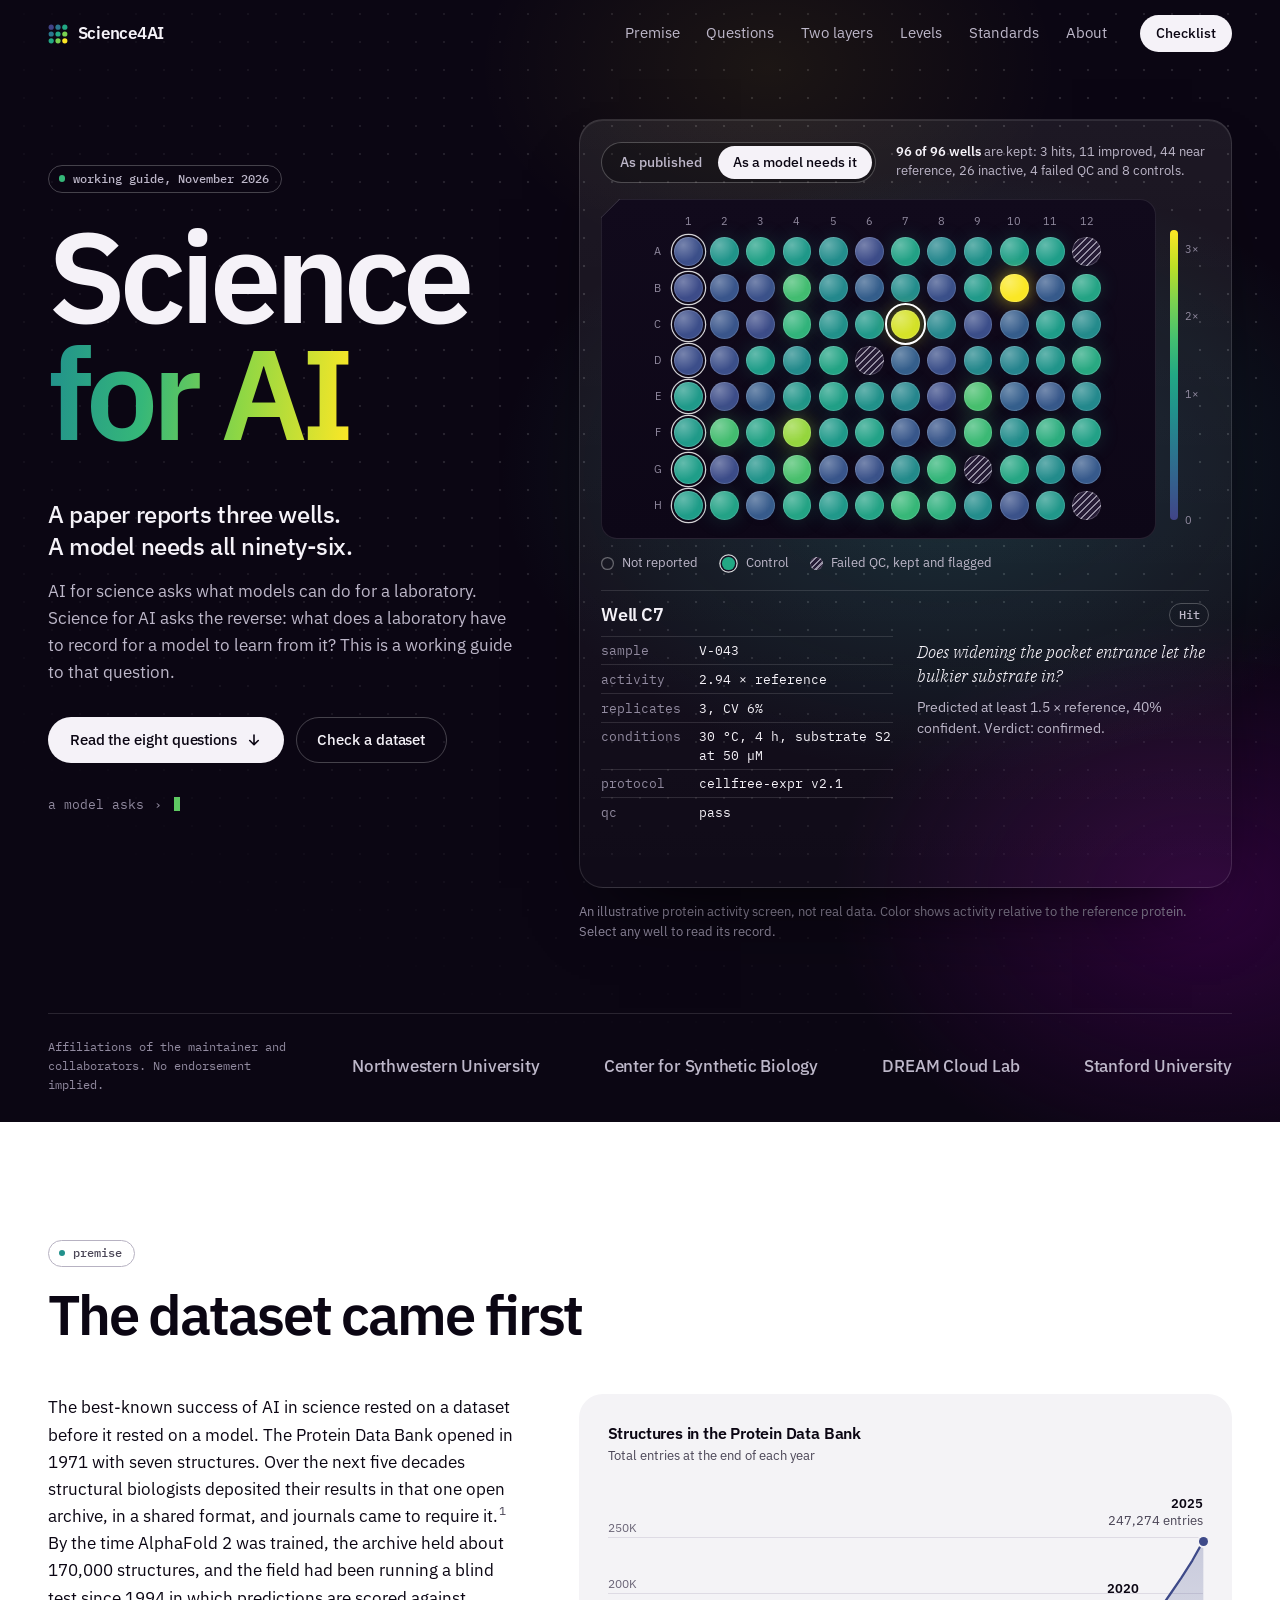
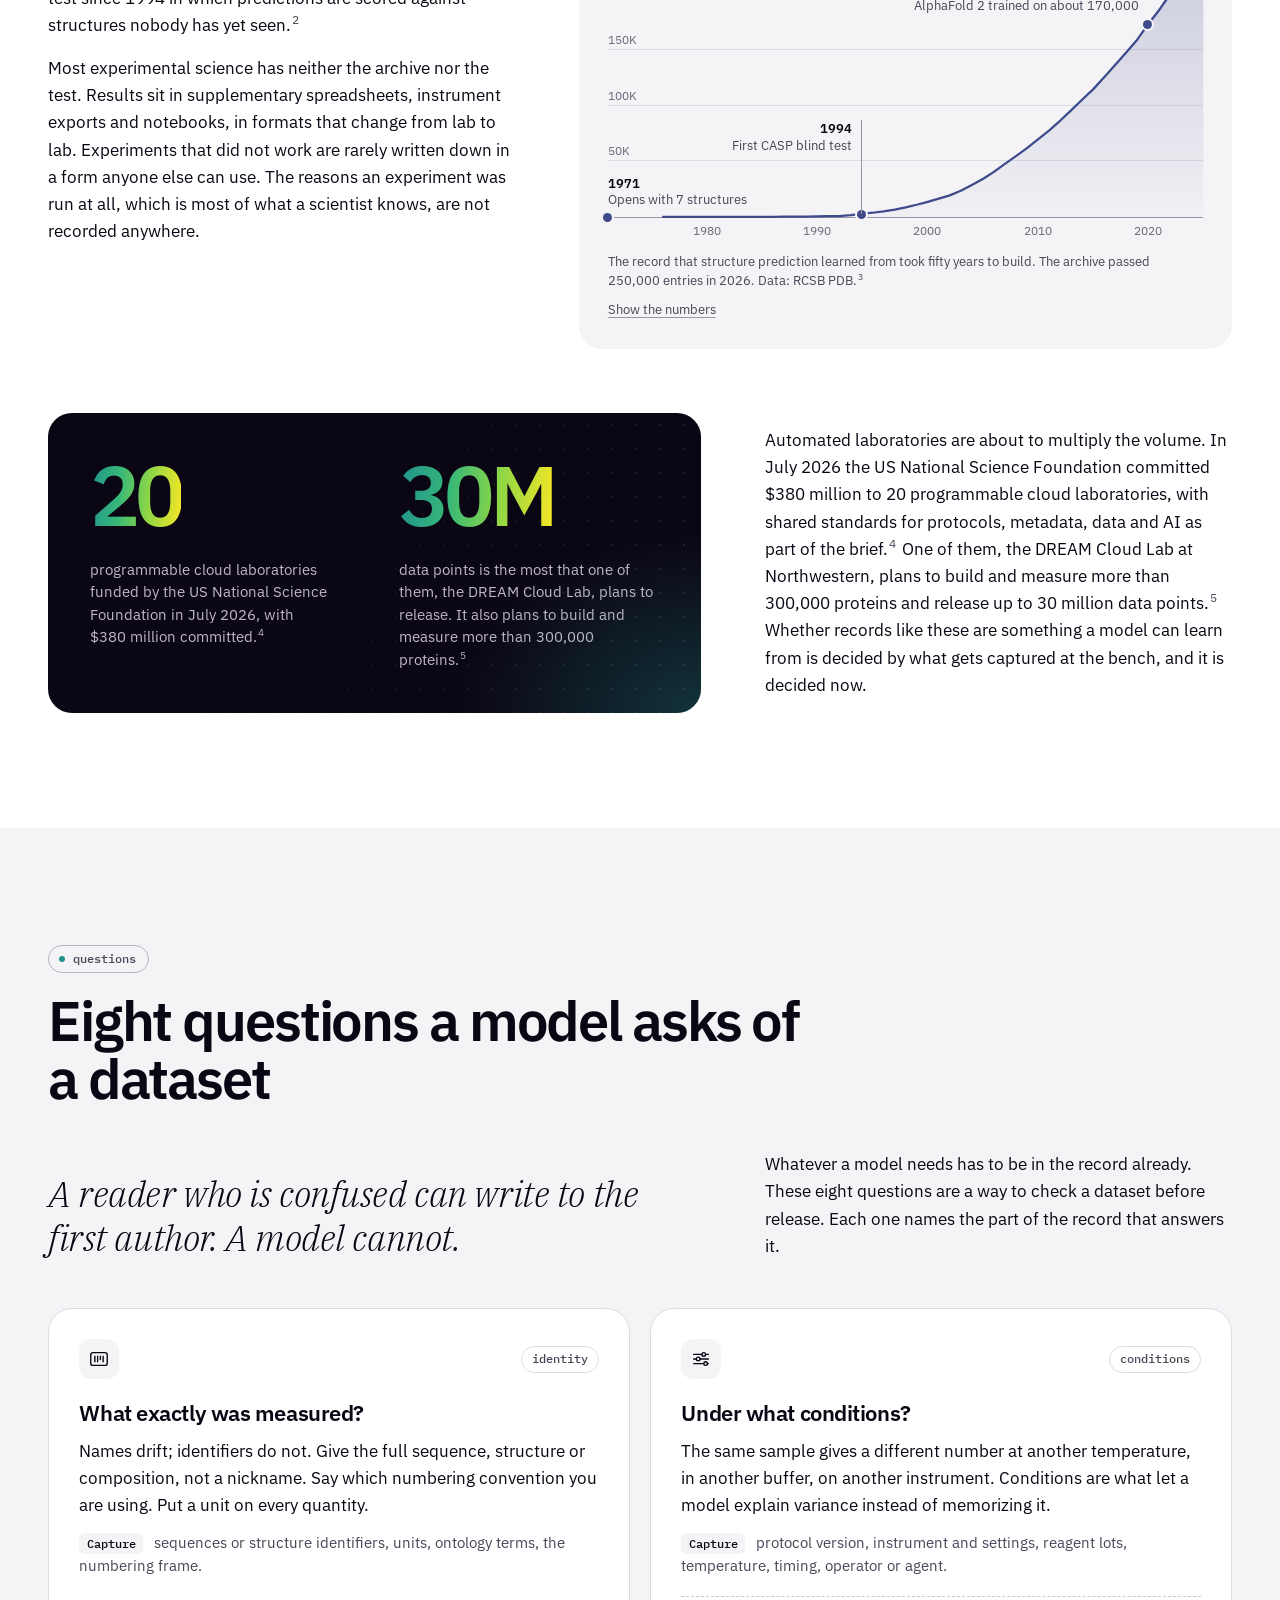
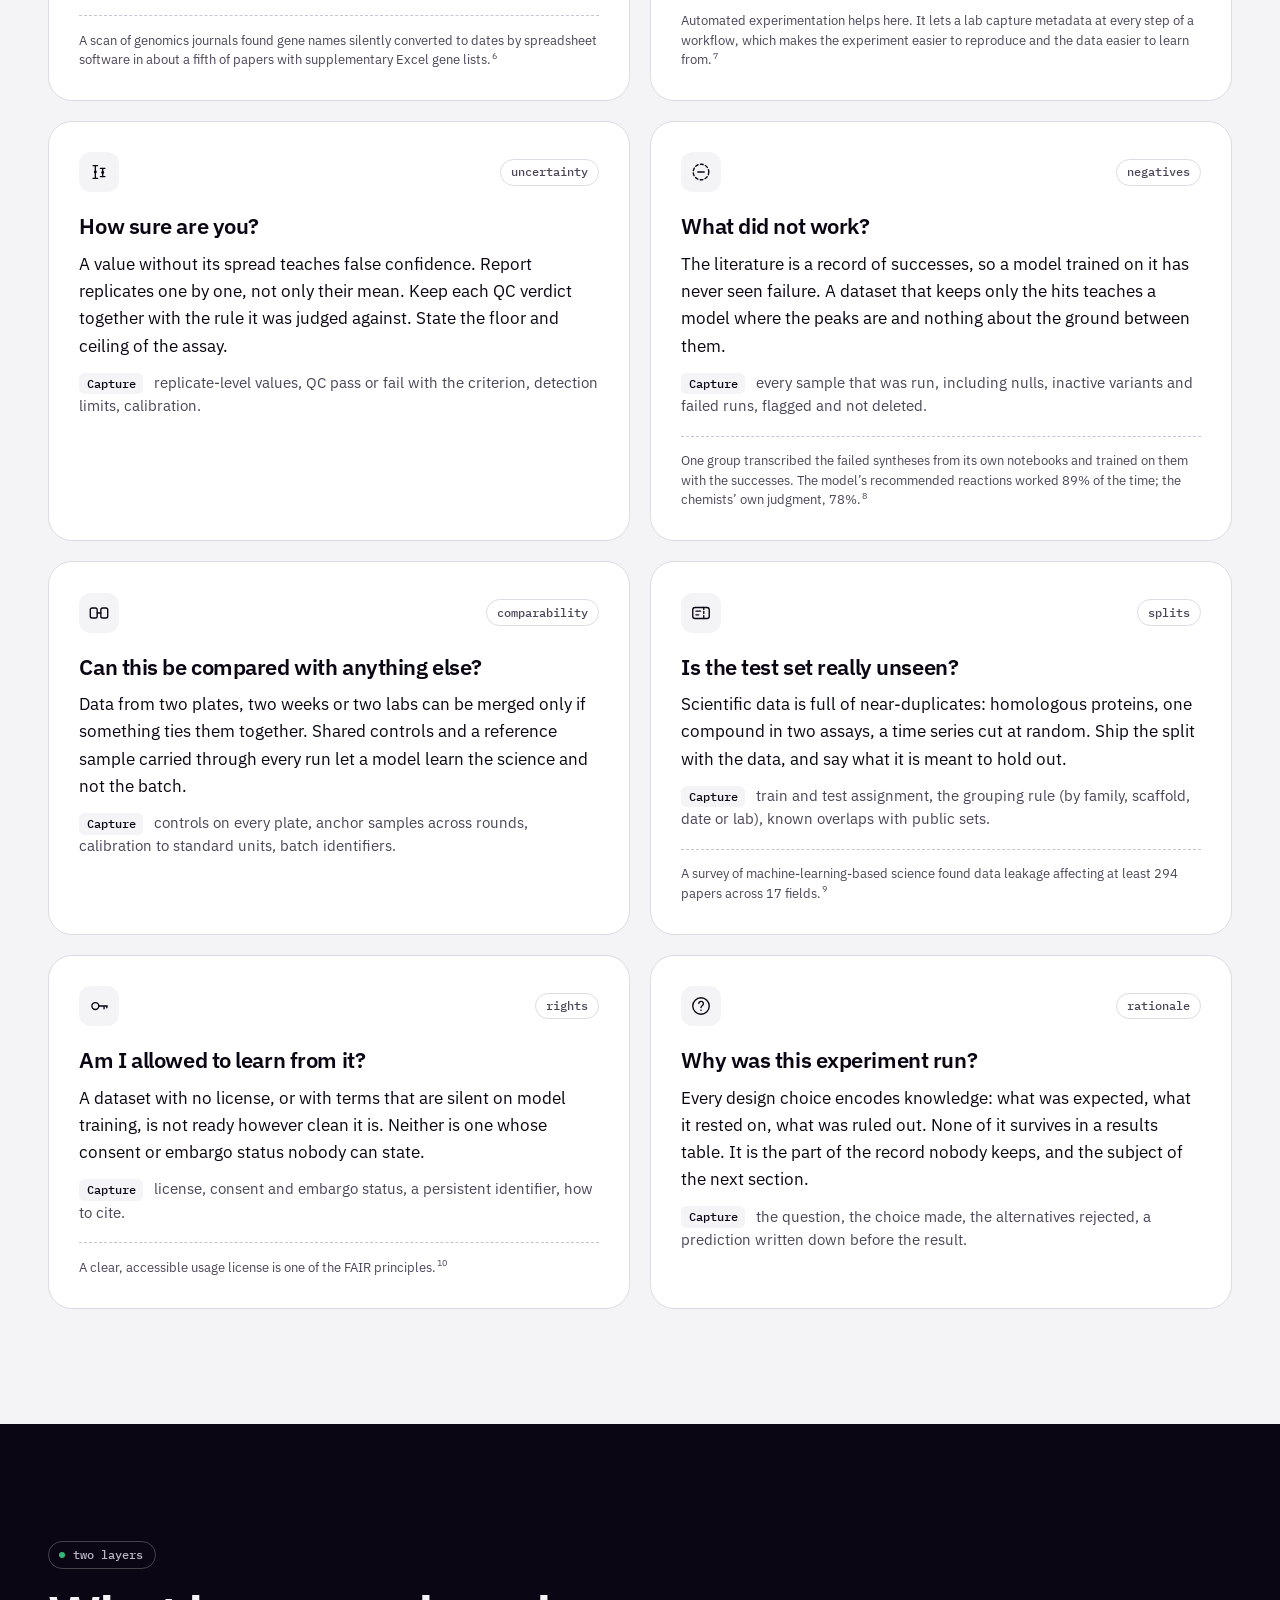
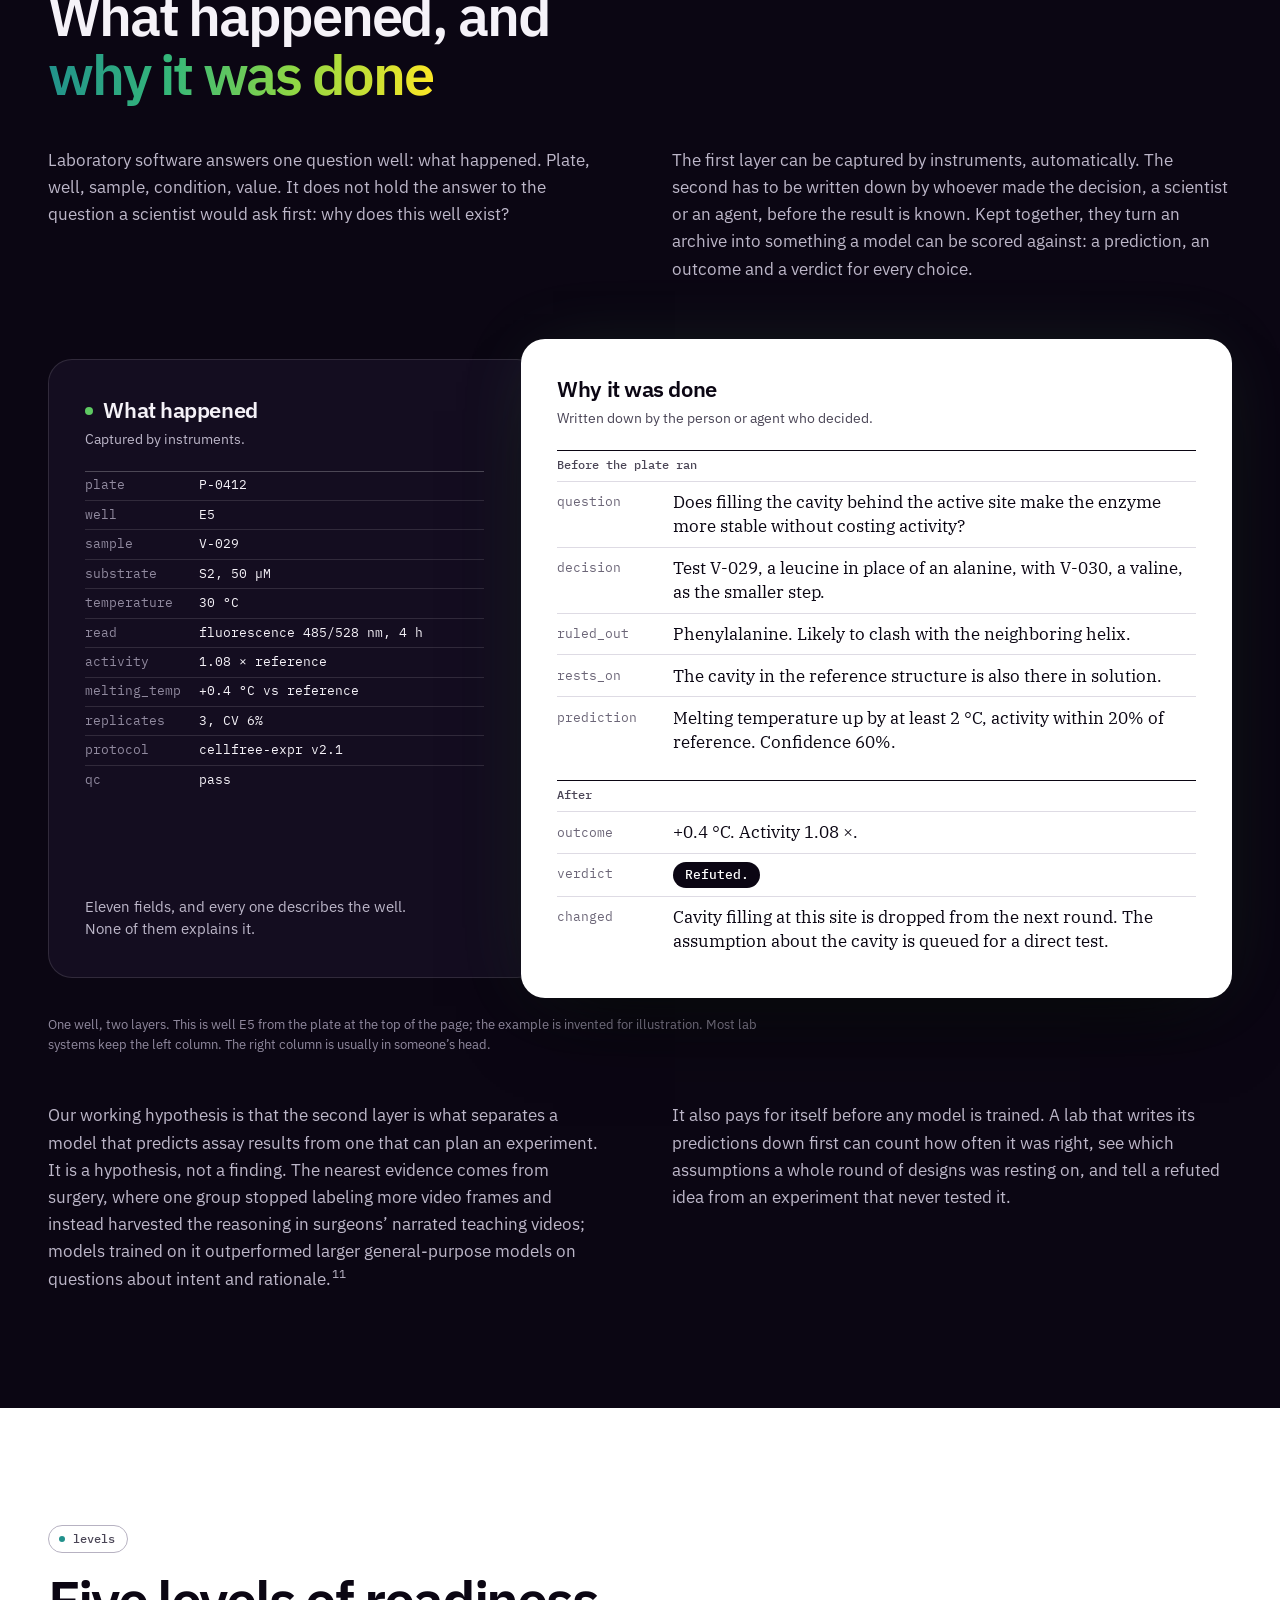
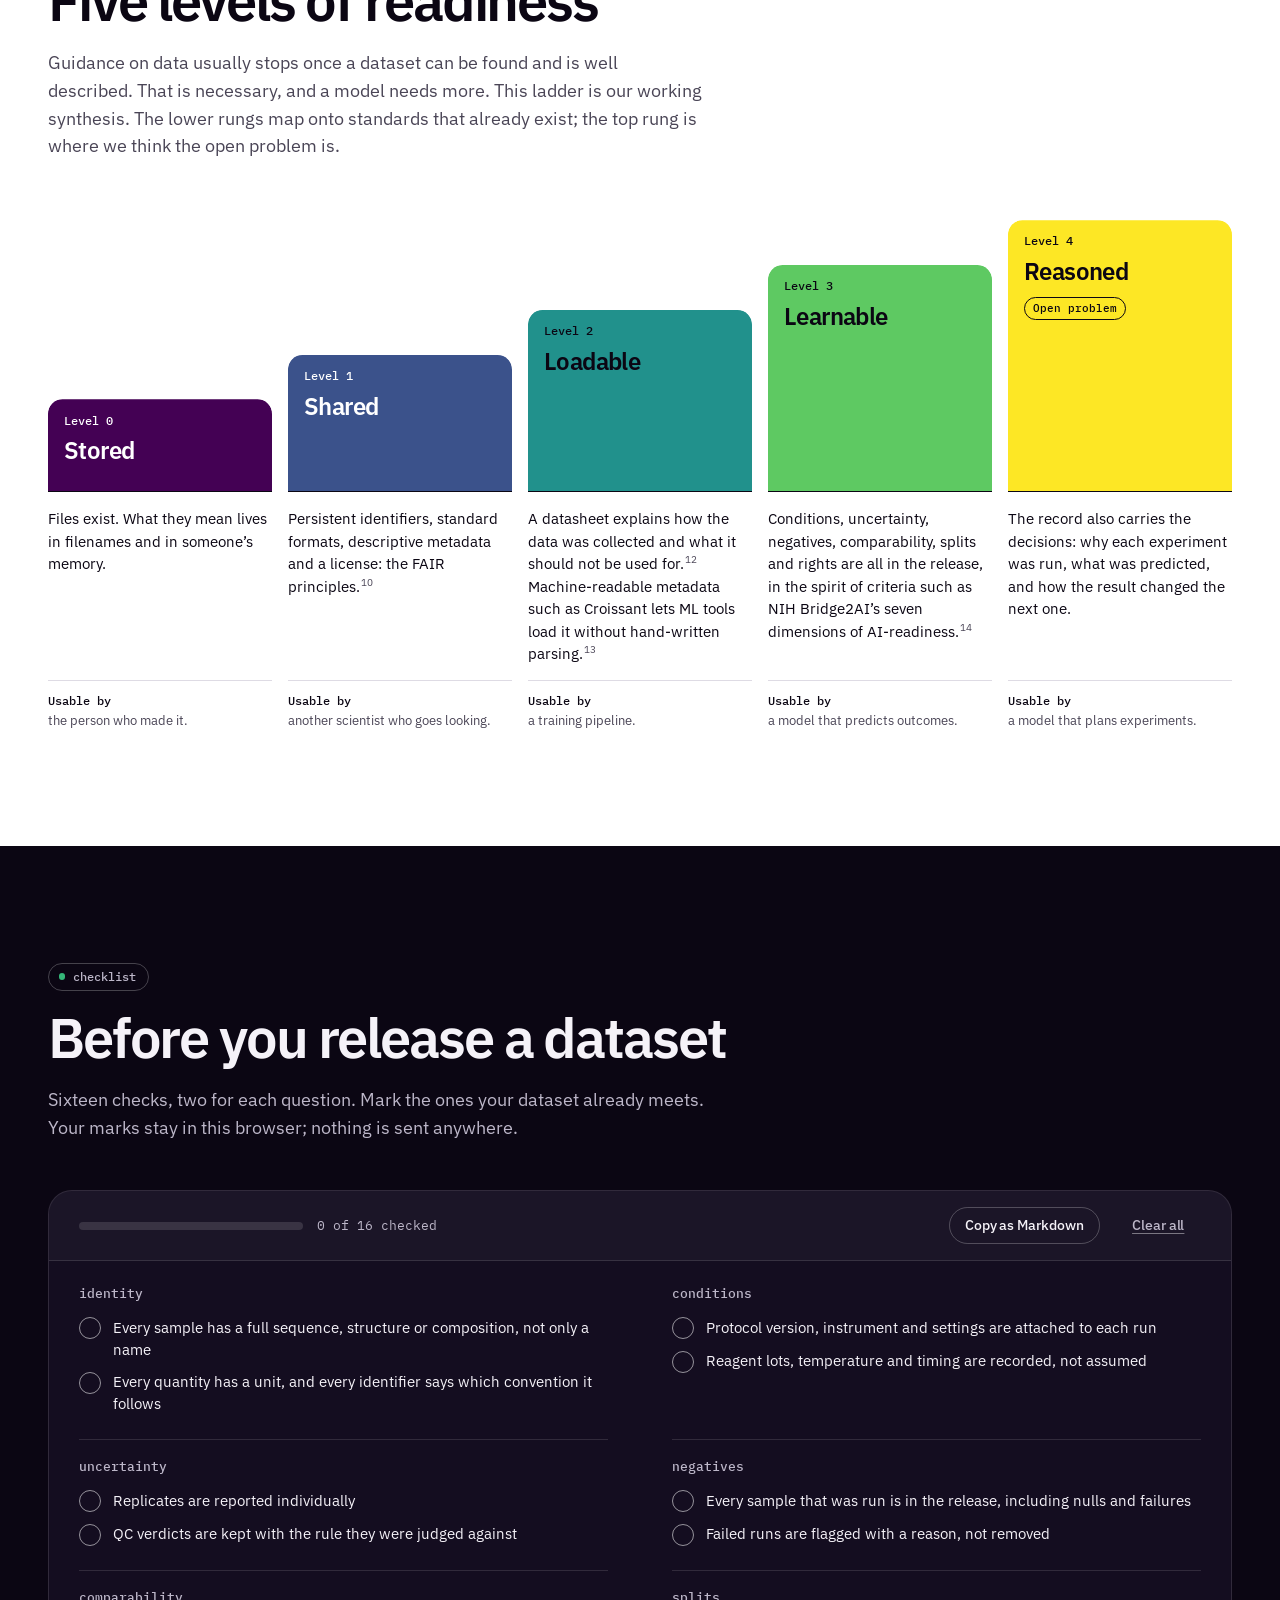
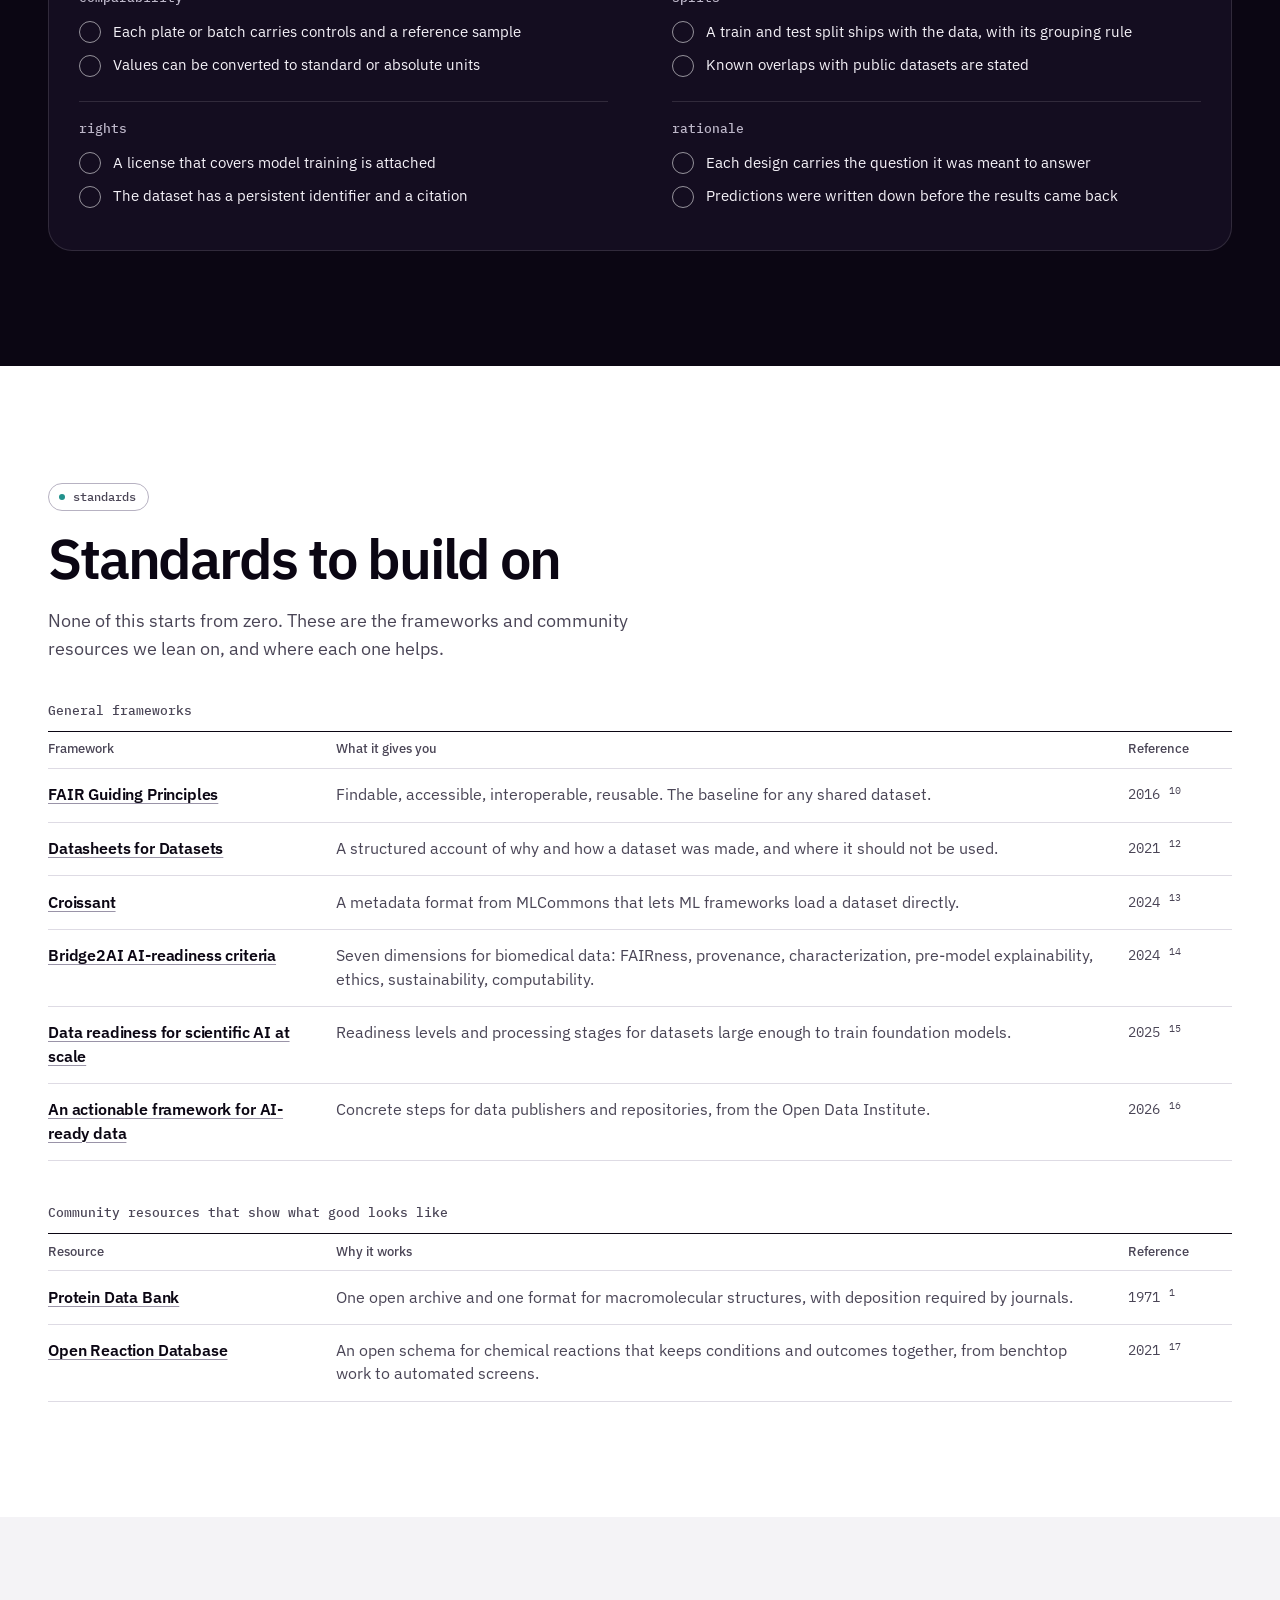
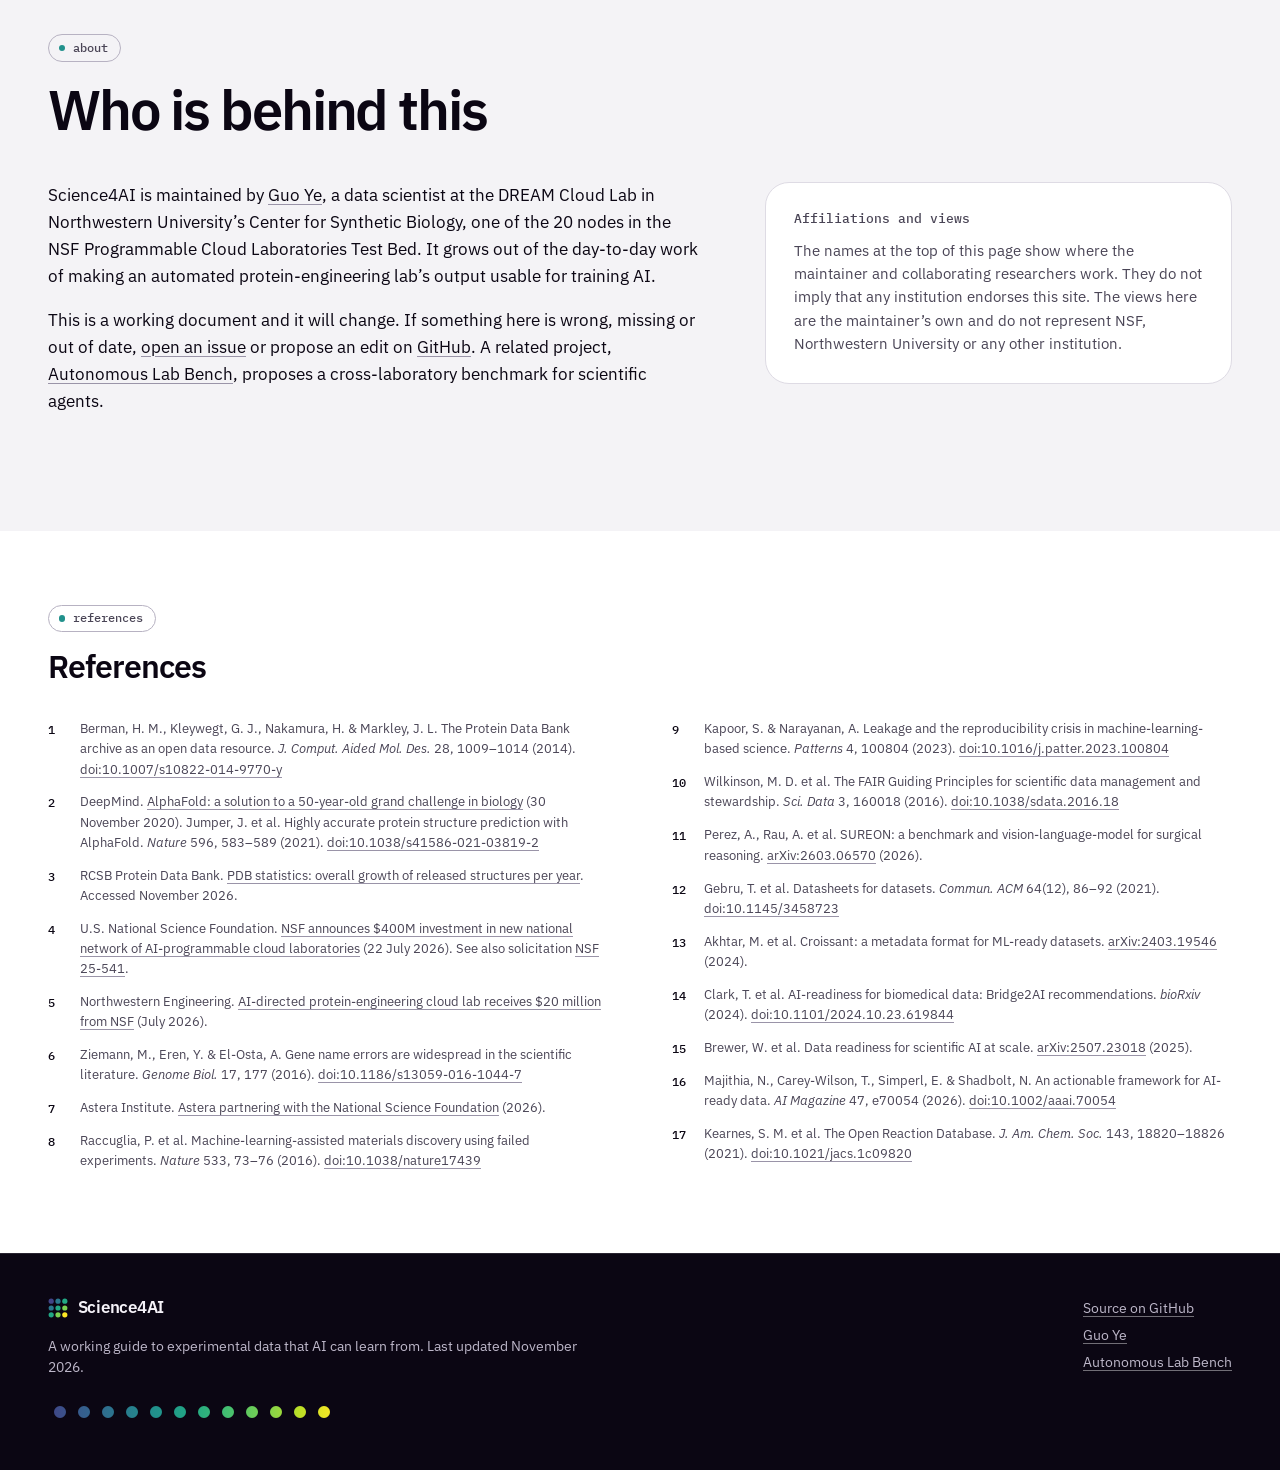
==== commit 81962bb7: "Shorten the title to Science for AI and rebuild the page The old headline becomes the line under the" ====
--- a/index.html
+++ b/index.html
@@ -3,36 +3,38 @@
 <head>
 <meta charset="utf-8">
 <meta name="viewport" content="width=device-width, initial-scale=1">
-<title>Science4AI: what AI needs from the scientific record</title>
+<title>Science for AI: AI-ready scientific data</title>
 <meta name="description" content="A working guide to AI-ready scientific data: what to record at the bench, how to structure it, and why the reasoning behind an experiment belongs in the dataset.">
 <meta name="author" content="Guo Ye">
 <link rel="canonical" href="https://science4ai.org/">
-<meta name="theme-color" content="#ffffff">
+<meta name="theme-color" content="#0b0613">
 
 <meta property="og:type" content="website">
 <meta property="og:site_name" content="Science4AI">
-<meta property="og:title" content="A paper reports three wells. A model needs all ninety-six.">
-<meta property="og:description" content="A working guide to AI-ready scientific data: what to record at the bench, how to structure it, and why the reasoning behind an experiment belongs in the dataset.">
+<meta property="og:title" content="Science for AI">
+<meta property="og:description" content="A paper reports three wells. A model needs all ninety-six. A working guide to AI-ready scientific data.">
 <meta property="og:url" content="https://science4ai.org/">
 <meta property="og:image" content="https://science4ai.org/assets/img/og.png">
 <meta property="og:image:width" content="1200">
 <meta property="og:image:height" content="630">
-<meta property="og:image:alt" content="A 96-well plate drawn as colored dots beside the headline: A paper reports three wells. A model needs all ninety-six.">
+<meta property="og:image:alt" content="The words Science for AI beside a 96-well plate drawn as glowing colored dots on a dark background.">
 <meta name="twitter:card" content="summary_large_image">
 
 <link rel="icon" href="assets/img/favicon.svg" type="image/svg+xml">
 <link rel="icon" href="assets/img/favicon-32.png" sizes="32x32" type="image/png">
 <link rel="apple-touch-icon" href="assets/img/apple-touch-icon.png">
 
-<link rel="preload" href="assets/fonts/ibm-plex-serif-latin-300-normal.woff2" as="font" type="font/woff2" crossorigin>
+<link rel="preload" href="assets/fonts/ibm-plex-sans-latin-600-normal.woff2" as="font" type="font/woff2" crossorigin>
 <link rel="preload" href="assets/fonts/ibm-plex-sans-latin-400-normal.woff2" as="font" type="font/woff2" crossorigin>
-<link rel="stylesheet" href="assets/css/site.css">
+<script>document.documentElement.className += " js";</script>
+<link rel="stylesheet" href="assets/css/site.css?v=2">
 
 <script type="application/ld+json">
 {
   "@context": "https://schema.org",
   "@type": "WebSite",
   "name": "Science4AI",
+  "alternateName": "Science for AI",
   "url": "https://science4ai.org/",
   "description": "A working guide to AI-ready scientific data: what to record at the bench, how to structure it, and why the reasoning behind an experiment belongs in the dataset.",
   "inLanguage": "en",
@@ -46,20 +48,20 @@
 <header class="site-head" id="top">
   <div class="wrap">
     <a class="brand" href="#top" aria-label="Science4AI, back to top">
-      <svg viewBox="0 0 20 20" aria-hidden="true"><circle cx="3.2" cy="3.2" r="2.6" fill="#440154"/><circle cx="10" cy="3.2" r="2.6" fill="#3b528b"/><circle cx="16.8" cy="3.2" r="2.6" fill="#21918c"/><circle cx="3.2" cy="10" r="2.6" fill="#3b528b"/><circle cx="10" cy="10" r="2.6" fill="#21918c"/><circle cx="16.8" cy="10" r="2.6" fill="#5ec962"/><circle cx="3.2" cy="16.8" r="2.6" fill="#21918c"/><circle cx="10" cy="16.8" r="2.6" fill="#5ec962"/><circle cx="16.8" cy="16.8" r="2.6" fill="#fde725"/></svg>
+      <svg viewBox="0 0 20 20" aria-hidden="true"><circle cx="3.2" cy="3.2" r="2.6" fill="#414487"/><circle cx="10" cy="3.2" r="2.6" fill="#2a788e"/><circle cx="16.8" cy="3.2" r="2.6" fill="#22a884"/><circle cx="3.2" cy="10" r="2.6" fill="#2a788e"/><circle cx="10" cy="10" r="2.6" fill="#22a884"/><circle cx="16.8" cy="10" r="2.6" fill="#7ad151"/><circle cx="3.2" cy="16.8" r="2.6" fill="#22a884"/><circle cx="10" cy="16.8" r="2.6" fill="#7ad151"/><circle cx="16.8" cy="16.8" r="2.6" fill="#fde725"/></svg>
       Science4AI
     </a>
-    <button class="nav-toggle" type="button" aria-expanded="false" aria-controls="site-nav">Contents</button>
+    <button class="nav-toggle" type="button" aria-expanded="false" aria-controls="site-nav">Menu</button>
     <nav class="site-nav" id="site-nav" aria-label="Sections">
       <ul>
         <li><a href="#premise">Premise</a></li>
-        <li><a href="#questions">Eight questions</a></li>
+        <li><a href="#questions">Questions</a></li>
         <li><a href="#layers">Two layers</a></li>
         <li><a href="#levels">Levels</a></li>
-        <li><a href="#checklist">Checklist</a></li>
         <li><a href="#standards">Standards</a></li>
         <li><a href="#about">About</a></li>
       </ul>
+      <a class="btn btn-solid btn-sm" href="#checklist">Checklist</a>
     </nav>
   </div>
 </header>
@@ -68,282 +70,309 @@
 
 <!-- ═════════ hero ═════════ -->
 <section class="hero" aria-labelledby="hero-title">
-  <div class="wrap">
-    <h1 id="hero-title"><span>A paper reports three wells.</span> <span>A model needs all ninety-six.</span></h1>
-
+  <div class="hero-bg" id="hero-bg" aria-hidden="true"></div>
+  <div class="wrap">
     <div class="hero-grid">
-      <p class="hero-lead">AI for science asks what models can do for a laboratory. Science for AI asks the reverse: what does a laboratory have to record for a model to learn from it? This is a working guide to that question.</p>
-
-      <div class="hero-ctrl">
-        <div class="seg" role="radiogroup" aria-label="Which wells to show">
-          <label><input type="radio" name="view" value="published" checked><span>As published</span></label>
-          <label><input type="radio" name="view" value="learnable"><span>As a model needs it</span></label>
-        </div>
-        <p class="tally" id="tally" aria-live="polite"><b>3 of 96 wells</b> reach the paper.</p>
-      </div>
-
-      <div class="hero-record">
-        <div class="record" id="record" aria-live="polite"></div>
+      <div class="hero-copy">
+        <p class="pill">working guide, November 2026</p>
+        <h1 id="hero-title"><span>Science</span> <span class="grad">for AI</span></h1>
+        <p class="hero-sub">A paper reports three wells. A&nbsp;model needs all <span class="nw">ninety-six</span>.</p>
+        <p class="hero-lead">AI for science asks what models can do for a laboratory. Science for AI asks the reverse: what does a laboratory have to record for a model to learn from it? This is a working guide to that question.</p>
+        <div class="hero-cta">
+          <a class="btn btn-solid" href="#questions">Read the eight questions<svg viewBox="0 0 16 16" aria-hidden="true"><path d="M8 3v9.5M3.75 8.5 8 12.75l4.25-4.25"/></svg></a>
+          <a class="btn btn-line" href="#checklist">Check a dataset</a>
+        </div>
+        <p class="ask" aria-hidden="true"><span class="ask-who">a model asks</span><span class="ask-q" id="ask-q">What did not work?</span></p>
       </div>
 
       <figure class="hero-screen" aria-labelledby="plate-caption">
-        <div class="screen">
-          <div class="plate" id="plate" data-view="published" role="group" aria-label="A 96-well plate. Arrow keys move between wells."></div>
-          <div class="cbar" aria-hidden="true">
-            <div class="cbar-ramp"></div>
-            <div class="cbar-ticks">
-              <span style="--t:93.5%">3×</span>
-              <span style="--t:70.4%">2×</span>
-              <span style="--t:43.3%">1×</span>
-              <span style="--t:0%">0</span>
+        <div class="panel">
+          <div class="panel-bar">
+            <div class="seg" role="radiogroup" aria-label="Which wells to show">
+              <label><input type="radio" name="view" value="published" checked><span>As published</span></label>
+              <label><input type="radio" name="view" value="learnable"><span>As a model needs it</span></label>
             </div>
-          </div>
-          <div class="screen-foot">
-            <ul class="keys" aria-label="Legend">
-              <li><span class="key-dot is-empty"></span>Not reported</li>
-              <li><span class="key-dot is-ctrl"></span>Control</li>
-              <li><span class="key-dot is-fail"></span>Failed QC, kept and flagged</li>
-            </ul>
-            <p class="caption" id="plate-caption">An illustrative protein activity screen, not real data. Color shows activity relative to the reference protein. Select any well to read its record.</p>
-          </div>
-        </div>
+            <p class="tally" id="tally" aria-live="polite"><span><b>3 of 96 wells</b> reach the paper.</span></p>
+          </div>
+          <div class="screen">
+            <div class="plate" id="plate" data-view="published" role="group" aria-label="A 96-well plate. Arrow keys move between wells."></div>
+            <div class="cbar" aria-hidden="true">
+              <div class="cbar-ramp"></div>
+              <div class="cbar-ticks">
+                <span style="--t:93.5%">3×</span>
+                <span style="--t:70.4%">2×</span>
+                <span style="--t:43.3%">1×</span>
+                <span style="--t:0%">0</span>
+              </div>
+            </div>
+          </div>
+          <ul class="keys" aria-label="Legend">
+            <li><span class="key-dot is-empty"></span>Not reported</li>
+            <li><span class="key-dot is-ctrl"></span>Control</li>
+            <li><span class="key-dot is-fail"></span>Failed QC, kept and flagged</li>
+          </ul>
+          <div class="record" id="record" aria-live="polite"></div>
+        </div>
+        <p class="caption" id="plate-caption">An illustrative protein activity screen, not real data. Color shows activity relative to the reference protein. Select any well to read its record.</p>
         <noscript><p class="caption">The plate is interactive and needs JavaScript. The rest of this guide does not.</p></noscript>
       </figure>
     </div>
+
+    <div class="affil">
+      <p class="affil-label" id="affil-label">Affiliations of the maintainer and collaborators. No endorsement implied.</p>
+      <ul class="affil-list" aria-labelledby="affil-label">
+        <li><a href="https://www.northwestern.edu/">Northwestern University</a></li>
+        <li><a href="https://syntheticbiology.northwestern.edu/">Center for Synthetic Biology</a></li>
+        <li><a href="https://syntheticbiology.northwestern.edu/research/biofoundry/dream/">DREAM Cloud Lab</a></li>
+        <li><a href="https://www.stanford.edu/">Stanford University</a></li>
+      </ul>
+    </div>
   </div>
 </section>
 
 <!-- ═════════ premise ═════════ -->
-<section class="section" id="premise" aria-labelledby="premise-title">
-  <div class="wrap">
-    <h2 id="premise-title">The dataset came first</h2>
-
-    <div class="rows">
-      <div class="row">
+<section class="section band-light" id="premise" aria-labelledby="premise-title">
+  <div class="wrap">
+    <header class="sec-head">
+      <p class="pill">premise</p>
+      <h2 id="premise-title">The dataset came first</h2>
+    </header>
+
+    <div class="premise-a">
+      <div class="prose">
         <p>The best-known success of AI in science rested on a dataset before it rested on a model. The Protein Data Bank opened in 1971 with seven structures. Over the next five decades structural biologists deposited their results in that one open archive, in a shared format, and journals came to require it.<sup><a href="#ref-1" aria-label="Reference 1">1</a></sup> By the time AlphaFold&nbsp;2 was trained, the archive held about 170,000 structures, and the field had been running a blind test since 1994 in which predictions are scored against structures nobody has yet seen.<sup><a href="#ref-2" aria-label="Reference 2">2</a></sup></p>
-        <div class="note" role="note">
-          <p><span class="note-n">1</span> Berman et&nbsp;al., <i>J. Comput. Aided Mol. Des.</i> (2014).</p>
-          <p><span class="note-n">2</span> DeepMind (2020); Jumper et&nbsp;al., <i>Nature</i> (2021).</p>
-        </div>
-      </div>
-
-      <div class="row">
-        <figure class="chart span-2" id="pdb-chart">
-          <div class="chart-head">
-            <p class="chart-title">Structures in the Protein Data Bank</p>
-            <p class="chart-sub">Total entries at the end of each year</p>
-          </div>
-          <div class="chart-plot" tabindex="0" role="group" aria-label="Line chart of Protein Data Bank entries by year, 1976 to 2025. Use the left and right arrow keys to read a year.">
-            <div class="chart-grid" style="bottom:16.67%"><span>50K</span></div>
-            <div class="chart-grid" style="bottom:33.33%"><span>100K</span></div>
-            <div class="chart-grid" style="bottom:50%"><span>150K</span></div>
-            <div class="chart-grid" style="bottom:66.67%"><span>200K</span></div>
-            <div class="chart-grid" style="bottom:83.33%"><span>250K</span></div>
+        <p>Most experimental science has neither the archive nor the test. Results sit in supplementary spreadsheets, instrument exports and notebooks, in formats that change from lab to lab. Experiments that did not work are rarely written down in a form anyone else can use. The reasons an experiment was run at all, which is most of what a scientist knows, are not recorded anywhere.</p>
+      </div>
+
+      <figure class="chart card" id="pdb-chart" data-reveal>
+        <div class="chart-head">
+          <p class="chart-title">Structures in the Protein Data Bank</p>
+          <p class="chart-sub">Total entries at the end of each year</p>
+        </div>
+        <div class="chart-plot" tabindex="0" role="group" aria-label="Line chart of Protein Data Bank entries by year, 1976 to 2025. Use the left and right arrow keys to read a year.">
+          <div class="chart-grid" style="bottom:16.67%"><span>50K</span></div>
+          <div class="chart-grid" style="bottom:33.33%"><span>100K</span></div>
+          <div class="chart-grid" style="bottom:50%"><span>150K</span></div>
+          <div class="chart-grid" style="bottom:66.67%"><span>200K</span></div>
+          <div class="chart-grid" style="bottom:83.33%"><span>250K</span></div>
+          <div class="chart-ink">
             <svg class="chart-svg" viewBox="0 0 54 300" preserveAspectRatio="none" aria-hidden="true" focusable="false">
+              <defs><linearGradient id="chart-fill" x1="0" y1="0" x2="0" y2="1"><stop offset="0" stop-color="#3e4a89" stop-opacity="0.24"/><stop offset="1" stop-color="#3e4a89" stop-opacity="0.02"/></linearGradient></defs>
               <path class="chart-area" d="M5 299.987 L6 299.964 L7 299.958 L8 299.947 L9 299.931 L10 299.915 L11 299.883 L12 299.847 L13 299.825 L14 299.805 L15 299.787 L16 299.762 L17 299.709 L18 299.635 L19 299.493 L20 299.306 L21 299.114 L22 298.418 L23 297.129 L24 296.188 L25 295.016 L26 293.452 L27 291.397 L28 289.041 L29 286.417 L30 283.607 L31 280.613 L32 276.469 L33 271.320 L34 265.986 L35 259.581 L36 252.447 L37 245.544 L38 238.256 L39 230.514 L40 222.589 L41 213.838 L42 204.500 L43 194.948 L44 185.705 L45 174.900 L46 163.839 L47 152.670 L48 141.191 L49 127.185 L50 114.599 L51 100.309 L52 85.809 L53 70.340 L54 52.726 L54 300 L5 300 Z"/>
               <path class="chart-line" d="M5 299.987 L6 299.964 L7 299.958 L8 299.947 L9 299.931 L10 299.915 L11 299.883 L12 299.847 L13 299.825 L14 299.805 L15 299.787 L16 299.762 L17 299.709 L18 299.635 L19 299.493 L20 299.306 L21 299.114 L22 298.418 L23 297.129 L24 296.188 L25 295.016 L26 293.452 L27 291.397 L28 289.041 L29 286.417 L30 283.607 L31 280.613 L32 276.469 L33 271.320 L34 265.986 L35 259.581 L36 252.447 L37 245.544 L38 238.256 L39 230.514 L40 222.589 L41 213.838 L42 204.500 L43 194.948 L44 185.705 L45 174.900 L46 163.839 L47 152.670 L48 141.191 L49 127.185 L50 114.599 L51 100.309 L52 85.809 L53 70.340 L54 52.726" vector-effect="non-scaling-stroke"/>
             </svg>
-            <span class="chart-dot" style="left:0%;bottom:0%"></span>
-            <span class="chart-dot" style="left:42.59%;bottom:0.96%"></span>
-            <span class="chart-dot" style="left:90.74%;bottom:57.60%"></span>
-            <span class="chart-dot" style="left:100%;bottom:82.42%"></span>
-            <p class="chart-callout" style="left:0;bottom:0.5rem"><b>1971</b> Opens with 7 structures</p>
-            <span class="chart-leader" style="left:42.59%;bottom:0.96%;height:calc(15.71% + 2.6rem)"></span>
-            <p class="chart-callout is-left" style="left:42.59%;bottom:calc(16.67% + 0.4rem)"><b>1994</b> First CASP<span class="chart-long"> blind</span> test</p>
-            <p class="chart-callout is-left" style="left:90.74%;bottom:calc(57.60% + 0.6rem)"><b>2020</b> AlphaFold 2 trained<span class="chart-long"> on about 170,000</span></p>
-            <p class="chart-callout is-left is-end" style="left:100%;bottom:calc(82.42% + 0.7rem)"><b>2025</b> 247,274 entries</p>
-            <div class="chart-cross" hidden><span class="chart-cross-dot"></span></div>
-            <p class="chart-tip" hidden aria-live="polite"><b></b><span></span></p>
-          </div>
-          <div class="chart-x" aria-hidden="true">
-            <span style="left:16.67%">1980</span>
-            <span style="left:35.19%">1990</span>
-            <span style="left:53.70%">2000</span>
-            <span style="left:72.22%">2010</span>
-            <span style="left:90.74%">2020</span>
-          </div>
-          <figcaption>
-            <p>The record that structure prediction learned from took fifty years to build. The archive passed 250,000 entries in 2026. Data: RCSB PDB.<sup><a href="#ref-3" aria-label="Reference 3">3</a></sup></p>
-          <details class="chart-data">
-            <summary>Show the numbers</summary>
-            <div class="chart-table-wrap">
-              <table>
-                <thead><tr><th scope="col">Year</th><th scope="col">Entries</th></tr></thead>
-                <tbody>
-                <tr><th scope="row">1976</th><td>13</td></tr>
-                <tr><th scope="row">1977</th><td>36</td></tr>
-                <tr><th scope="row">1978</th><td>42</td></tr>
-                <tr><th scope="row">1979</th><td>53</td></tr>
-                <tr><th scope="row">1980</th><td>69</td></tr>
-                <tr><th scope="row">1981</th><td>85</td></tr>
-                <tr><th scope="row">1982</th><td>117</td></tr>
-                <tr><th scope="row">1983</th><td>153</td></tr>
-                <tr><th scope="row">1984</th><td>175</td></tr>
-                <tr><th scope="row">1985</th><td>195</td></tr>
-                <tr><th scope="row">1986</th><td>213</td></tr>
-                <tr><th scope="row">1987</th><td>238</td></tr>
-                <tr><th scope="row">1988</th><td>291</td></tr>
-                <tr><th scope="row">1989</th><td>365</td></tr>
-                <tr><th scope="row">1990</th><td>507</td></tr>
-                <tr><th scope="row">1991</th><td>694</td></tr>
-                <tr><th scope="row">1992</th><td>886</td></tr>
-                <tr><th scope="row">1993</th><td>1,582</td></tr>
-                <tr><th scope="row">1994</th><td>2,871</td></tr>
-                <tr><th scope="row">1995</th><td>3,812</td></tr>
-                <tr><th scope="row">1996</th><td>4,984</td></tr>
-                <tr><th scope="row">1997</th><td>6,548</td></tr>
-                <tr><th scope="row">1998</th><td>8,603</td></tr>
-                <tr><th scope="row">1999</th><td>10,959</td></tr>
-                <tr><th scope="row">2000</th><td>13,583</td></tr>
-                <tr><th scope="row">2001</th><td>16,393</td></tr>
-                <tr><th scope="row">2002</th><td>19,387</td></tr>
-                <tr><th scope="row">2003</th><td>23,531</td></tr>
-                <tr><th scope="row">2004</th><td>28,680</td></tr>
-                <tr><th scope="row">2005</th><td>34,014</td></tr>
-                <tr><th scope="row">2006</th><td>40,419</td></tr>
-                <tr><th scope="row">2007</th><td>47,553</td></tr>
-                <tr><th scope="row">2008</th><td>54,456</td></tr>
-                <tr><th scope="row">2009</th><td>61,744</td></tr>
-                <tr><th scope="row">2010</th><td>69,486</td></tr>
-                <tr><th scope="row">2011</th><td>77,411</td></tr>
-                <tr><th scope="row">2012</th><td>86,162</td></tr>
-                <tr><th scope="row">2013</th><td>95,500</td></tr>
-                <tr><th scope="row">2014</th><td>105,052</td></tr>
-                <tr><th scope="row">2015</th><td>114,295</td></tr>
-                <tr><th scope="row">2016</th><td>125,100</td></tr>
-                <tr><th scope="row">2017</th><td>136,161</td></tr>
-                <tr><th scope="row">2018</th><td>147,330</td></tr>
-                <tr><th scope="row">2019</th><td>158,809</td></tr>
-                <tr><th scope="row">2020</th><td>172,815</td></tr>
-                <tr><th scope="row">2021</th><td>185,401</td></tr>
-                <tr><th scope="row">2022</th><td>199,691</td></tr>
-                <tr><th scope="row">2023</th><td>214,191</td></tr>
-                <tr><th scope="row">2024</th><td>229,660</td></tr>
-                <tr><th scope="row">2025</th><td>247,274</td></tr>
-                </tbody>
-              </table>
-            </div>
-          </details>
-          </figcaption>
-        </figure>
-      </div>
-
-      <div class="row">
-        <p>Most experimental science has neither the archive nor the test. Results sit in supplementary spreadsheets, instrument exports and notebooks, in formats that change from lab to lab. Experiments that did not work are rarely written down in a form anyone else can use. The reasons an experiment was run at all, which is most of what a scientist knows, are not recorded anywhere.</p>
-      </div>
-
-      <div class="row">
+          </div>
+          <span class="chart-dot" style="left:0%;bottom:0%"></span>
+          <span class="chart-dot" style="left:42.59%;bottom:0.96%"></span>
+          <span class="chart-dot" style="left:90.74%;bottom:57.60%"></span>
+          <span class="chart-dot" style="left:100%;bottom:82.42%"></span>
+          <p class="chart-callout" style="left:0;bottom:0.5rem"><b>1971</b> Opens with 7 structures</p>
+          <span class="chart-leader" style="left:42.59%;bottom:0.96%;height:calc(15.71% + 2.6rem)"></span>
+          <p class="chart-callout is-left" style="left:42.59%;bottom:calc(16.67% + 0.4rem)"><b>1994</b> First CASP<span class="chart-long"> blind</span> test</p>
+          <p class="chart-callout is-left" style="left:90.74%;bottom:calc(57.60% + 0.6rem)"><b>2020</b> AlphaFold 2 trained<span class="chart-long"> on about 170,000</span></p>
+          <p class="chart-callout is-left is-end" style="left:100%;bottom:calc(82.42% + 0.7rem)"><b>2025</b> 247,274 entries</p>
+          <div class="chart-cross" hidden><span class="chart-cross-dot"></span></div>
+          <p class="chart-tip" hidden aria-live="polite"><b></b><span></span></p>
+        </div>
+        <div class="chart-x" aria-hidden="true">
+          <span style="left:16.67%">1980</span>
+          <span style="left:35.19%">1990</span>
+          <span style="left:53.70%">2000</span>
+          <span style="left:72.22%">2010</span>
+          <span style="left:90.74%">2020</span>
+        </div>
+        <figcaption>
+          <p>The record that structure prediction learned from took fifty years to build. The archive passed 250,000 entries in 2026. Data: RCSB PDB.<sup><a href="#ref-3" aria-label="Reference 3">3</a></sup></p>
+        <details class="chart-data">
+          <summary>Show the numbers</summary>
+          <div class="chart-table-wrap">
+            <table>
+              <thead><tr><th scope="col">Year</th><th scope="col">Entries</th></tr></thead>
+              <tbody>
+              <tr><th scope="row">1976</th><td>13</td></tr>
+              <tr><th scope="row">1977</th><td>36</td></tr>
+              <tr><th scope="row">1978</th><td>42</td></tr>
+              <tr><th scope="row">1979</th><td>53</td></tr>
+              <tr><th scope="row">1980</th><td>69</td></tr>
+              <tr><th scope="row">1981</th><td>85</td></tr>
+              <tr><th scope="row">1982</th><td>117</td></tr>
+              <tr><th scope="row">1983</th><td>153</td></tr>
+              <tr><th scope="row">1984</th><td>175</td></tr>
+              <tr><th scope="row">1985</th><td>195</td></tr>
+              <tr><th scope="row">1986</th><td>213</td></tr>
+              <tr><th scope="row">1987</th><td>238</td></tr>
+              <tr><th scope="row">1988</th><td>291</td></tr>
+              <tr><th scope="row">1989</th><td>365</td></tr>
+              <tr><th scope="row">1990</th><td>507</td></tr>
+              <tr><th scope="row">1991</th><td>694</td></tr>
+              <tr><th scope="row">1992</th><td>886</td></tr>
+              <tr><th scope="row">1993</th><td>1,582</td></tr>
+              <tr><th scope="row">1994</th><td>2,871</td></tr>
+              <tr><th scope="row">1995</th><td>3,812</td></tr>
+              <tr><th scope="row">1996</th><td>4,984</td></tr>
+              <tr><th scope="row">1997</th><td>6,548</td></tr>
+              <tr><th scope="row">1998</th><td>8,603</td></tr>
+              <tr><th scope="row">1999</th><td>10,959</td></tr>
+              <tr><th scope="row">2000</th><td>13,583</td></tr>
+              <tr><th scope="row">2001</th><td>16,393</td></tr>
+              <tr><th scope="row">2002</th><td>19,387</td></tr>
+              <tr><th scope="row">2003</th><td>23,531</td></tr>
+              <tr><th scope="row">2004</th><td>28,680</td></tr>
+              <tr><th scope="row">2005</th><td>34,014</td></tr>
+              <tr><th scope="row">2006</th><td>40,419</td></tr>
+              <tr><th scope="row">2007</th><td>47,553</td></tr>
+              <tr><th scope="row">2008</th><td>54,456</td></tr>
+              <tr><th scope="row">2009</th><td>61,744</td></tr>
+              <tr><th scope="row">2010</th><td>69,486</td></tr>
+              <tr><th scope="row">2011</th><td>77,411</td></tr>
+              <tr><th scope="row">2012</th><td>86,162</td></tr>
+              <tr><th scope="row">2013</th><td>95,500</td></tr>
+              <tr><th scope="row">2014</th><td>105,052</td></tr>
+              <tr><th scope="row">2015</th><td>114,295</td></tr>
+              <tr><th scope="row">2016</th><td>125,100</td></tr>
+              <tr><th scope="row">2017</th><td>136,161</td></tr>
+              <tr><th scope="row">2018</th><td>147,330</td></tr>
+              <tr><th scope="row">2019</th><td>158,809</td></tr>
+              <tr><th scope="row">2020</th><td>172,815</td></tr>
+              <tr><th scope="row">2021</th><td>185,401</td></tr>
+              <tr><th scope="row">2022</th><td>199,691</td></tr>
+              <tr><th scope="row">2023</th><td>214,191</td></tr>
+              <tr><th scope="row">2024</th><td>229,660</td></tr>
+              <tr><th scope="row">2025</th><td>247,274</td></tr>
+              </tbody>
+            </table>
+          </div>
+        </details>
+        </figcaption>
+      </figure>
+    </div>
+
+    <div class="premise-b">
+      <div class="next on-dark" role="group" aria-label="What automated laboratories are about to add">
+        <div class="next-item">
+          <p class="next-n"><span class="grad">20</span></p>
+          <p class="next-l">programmable cloud laboratories funded by the US National Science Foundation in July 2026, with $380&nbsp;million committed.<sup><a href="#ref-4" aria-label="Reference 4">4</a></sup></p>
+        </div>
+        <div class="next-item">
+          <p class="next-n"><span class="grad">30M</span></p>
+          <p class="next-l">data points is the most that one of them, the DREAM Cloud Lab, plans to release. It also plans to build and measure more than 300,000 proteins.<sup><a href="#ref-5" aria-label="Reference 5">5</a></sup></p>
+        </div>
+      </div>
+      <div class="prose">
         <p>Automated laboratories are about to multiply the volume. In July 2026 the US National Science Foundation committed $380&nbsp;million to 20 programmable cloud laboratories, with shared standards for protocols, metadata, data and AI as part of the brief.<sup><a href="#ref-4" aria-label="Reference 4">4</a></sup> One of them, the DREAM Cloud Lab at Northwestern, plans to build and measure more than 300,000 proteins and release up to 30&nbsp;million data points.<sup><a href="#ref-5" aria-label="Reference 5">5</a></sup> Whether records like these are something a model can learn from is decided by what gets captured at the bench, and it is decided now.</p>
-        <div class="note" role="note">
-          <p><span class="note-n">4</span> NSF announcement, 22&nbsp;July 2026.</p>
-          <p><span class="note-n">5</span> Northwestern Engineering, July 2026.</p>
-        </div>
       </div>
     </div>
   </div>
 </section>
 
 <!-- ═════════ eight questions ═════════ -->
-<section class="section" id="questions" aria-labelledby="questions-title">
-  <div class="wrap">
-    <h2 id="questions-title">Eight questions a model asks of a dataset</h2>
-
-    <div class="rows">
-      <div class="row">
-        <p class="pull">A reader who is confused can write to the first author. A model cannot.</p>
-      </div>
-      <div class="row">
-        <p>Whatever a model needs has to be in the record already. These eight questions are a way to check a dataset before release. Each one names the part of the record that answers it.</p>
-      </div>
+<section class="section band-wash" id="questions" aria-labelledby="questions-title">
+  <div class="wrap">
+    <header class="sec-head">
+      <p class="pill">questions</p>
+      <h2 id="questions-title">Eight questions a model asks of a dataset</h2>
+    </header>
+
+    <div class="q-intro">
+      <p class="pull">A reader who is confused can write to the first author. A model cannot.</p>
+      <p>Whatever a model needs has to be in the record already. These eight questions are a way to check a dataset before release. Each one names the part of the record that answers it.</p>
     </div>
 
     <div class="questions">
 
       <article class="q" id="q-identity">
-        <div class="q-key">identity</div>
-        <div class="q-body">
-          <h3>What exactly was measured?</h3>
-          <p>Names drift; identifiers do not. Give the full sequence, structure or composition, not a nickname. Say which numbering convention you are using. Put a unit on every quantity.</p>
-          <p class="capture"><b>Capture</b> sequences or structure identifiers, units, ontology terms, the numbering frame.</p>
-        </div>
-        <div class="note" role="note">
+        <div class="q-top">
+          <span class="q-icon"><svg viewBox="0 0 24 24" aria-hidden="true"><rect x="3" y="5" width="18" height="14" rx="2.5"/><path d="M7.5 9v6M10.5 9v6M13.5 9v3.5M16.5 9v6"/></svg></span>
+          <span class="q-key">identity</span>
+        </div>
+        <h3>What exactly was measured?</h3>
+        <p>Names drift; identifiers do not. Give the full sequence, structure or composition, not a nickname. Say which numbering convention you are using. Put a unit on every quantity.</p>
+        <p class="capture"><b>Capture</b> sequences or structure identifiers, units, ontology terms, the numbering frame.</p>
+        <div class="q-note" role="note">
           <p>A scan of genomics journals found gene names silently converted to dates by spreadsheet software in about a fifth of papers with supplementary Excel gene lists.<sup><a href="#ref-6" aria-label="Reference 6">6</a></sup></p>
         </div>
       </article>
 
       <article class="q" id="q-conditions">
-        <div class="q-key">conditions</div>
-        <div class="q-body">
-          <h3>Under what conditions?</h3>
-          <p>The same sample gives a different number at another temperature, in another buffer, on another instrument. Conditions are what let a model explain variance instead of memorizing it.</p>
-          <p class="capture"><b>Capture</b> protocol version, instrument and settings, reagent lots, temperature, timing, operator or agent.</p>
-        </div>
-        <div class="note" role="note">
+        <div class="q-top">
+          <span class="q-icon"><svg viewBox="0 0 24 24" aria-hidden="true"><path d="M4 7h9M17 7h3M4 12h3M11 12h9M4 17h11M19 17h1"/><circle cx="15" cy="7" r="2"/><circle cx="9" cy="12" r="2"/><circle cx="17" cy="17" r="2"/></svg></span>
+          <span class="q-key">conditions</span>
+        </div>
+        <h3>Under what conditions?</h3>
+        <p>The same sample gives a different number at another temperature, in another buffer, on another instrument. Conditions are what let a model explain variance instead of memorizing it.</p>
+        <p class="capture"><b>Capture</b> protocol version, instrument and settings, reagent lots, temperature, timing, operator or agent.</p>
+        <div class="q-note" role="note">
           <p>Automated experimentation helps here. It lets a lab capture metadata at every step of a workflow, which makes the experiment easier to reproduce and the data easier to learn from.<sup><a href="#ref-7" aria-label="Reference 7">7</a></sup></p>
         </div>
       </article>
 
       <article class="q" id="q-uncertainty">
-        <div class="q-key">uncertainty</div>
-        <div class="q-body">
-          <h3>How sure are you?</h3>
-          <p>A value without its spread teaches false confidence. Report replicates one by one, not only their mean. Keep each QC verdict together with the rule it was judged against. State the floor and ceiling of the assay.</p>
-          <p class="capture"><b>Capture</b> replicate-level values, QC pass or fail with the criterion, detection limits, calibration.</p>
-        </div>
+        <div class="q-top">
+          <span class="q-icon"><svg viewBox="0 0 24 24" aria-hidden="true"><path d="M8 5v14M5.5 5h5M5.5 19h5M16 8v9M13.5 8h5M13.5 17h5"/><circle class="is-solid" cx="8" cy="12" r="1.6"/><circle class="is-solid" cx="16" cy="12.5" r="1.6"/></svg></span>
+          <span class="q-key">uncertainty</span>
+        </div>
+        <h3>How sure are you?</h3>
+        <p>A value without its spread teaches false confidence. Report replicates one by one, not only their mean. Keep each QC verdict together with the rule it was judged against. State the floor and ceiling of the assay.</p>
+        <p class="capture"><b>Capture</b> replicate-level values, QC pass or fail with the criterion, detection limits, calibration.</p>
       </article>
 
       <article class="q" id="q-negatives">
-        <div class="q-key">negatives</div>
-        <div class="q-body">
-          <h3>What did not work?</h3>
-          <p>The literature is a record of successes, so a model trained on it has never seen failure. A dataset that keeps only the hits teaches a model where the peaks are and nothing about the ground between them.</p>
-          <p class="capture"><b>Capture</b> every sample that was run, including nulls, inactive variants and failed runs, flagged and not deleted.</p>
-        </div>
-        <div class="note" role="note">
+        <div class="q-top">
+          <span class="q-icon"><svg viewBox="0 0 24 24" aria-hidden="true"><circle cx="12" cy="12" r="8.5" stroke-dasharray="3 2.6"/><path d="M8.5 12h7"/></svg></span>
+          <span class="q-key">negatives</span>
+        </div>
+        <h3>What did not work?</h3>
+        <p>The literature is a record of successes, so a model trained on it has never seen failure. A dataset that keeps only the hits teaches a model where the peaks are and nothing about the ground between them.</p>
+        <p class="capture"><b>Capture</b> every sample that was run, including nulls, inactive variants and failed runs, flagged and not deleted.</p>
+        <div class="q-note" role="note">
           <p>One group transcribed the failed syntheses from its own notebooks and trained on them with the successes. The model’s recommended reactions worked 89% of the time; the chemists’ own judgment, 78%.<sup><a href="#ref-8" aria-label="Reference 8">8</a></sup></p>
         </div>
       </article>
 
       <article class="q" id="q-comparability">
-        <div class="q-key">comparability</div>
-        <div class="q-body">
-          <h3>Can this be compared with anything else?</h3>
-          <p>Data from two plates, two weeks or two labs can be merged only if something ties them together. Shared controls and a reference sample carried through every run let a model learn the science and not the batch.</p>
-          <p class="capture"><b>Capture</b> controls on every plate, anchor samples across rounds, calibration to standard units, batch identifiers.</p>
-        </div>
+        <div class="q-top">
+          <span class="q-icon"><svg viewBox="0 0 24 24" aria-hidden="true"><rect x="2.5" y="6.5" width="7.5" height="11" rx="2"/><rect x="14" y="6.5" width="7.5" height="11" rx="2"/><path d="M10 12h4"/></svg></span>
+          <span class="q-key">comparability</span>
+        </div>
+        <h3>Can this be compared with anything else?</h3>
+        <p>Data from two plates, two weeks or two labs can be merged only if something ties them together. Shared controls and a reference sample carried through every run let a model learn the science and not the batch.</p>
+        <p class="capture"><b>Capture</b> controls on every plate, anchor samples across rounds, calibration to standard units, batch identifiers.</p>
       </article>
 
       <article class="q" id="q-splits">
-        <div class="q-key">splits</div>
-        <div class="q-body">
-          <h3>Is the test set really unseen?</h3>
-          <p>Scientific data is full of near-duplicates: homologous proteins, one compound in two assays, a time series cut at random. Ship the split with the data, and say what it is meant to hold out.</p>
-          <p class="capture"><b>Capture</b> train and test assignment, the grouping rule (by family, scaffold, date or lab), known overlaps with public sets.</p>
-        </div>
-        <div class="note" role="note">
+        <div class="q-top">
+          <span class="q-icon"><svg viewBox="0 0 24 24" aria-hidden="true"><rect x="3" y="6" width="18" height="12" rx="2.5"/><path d="M15 6v12" stroke-dasharray="2.2 2.2"/><path d="M6.5 10h5M6.5 14h3"/></svg></span>
+          <span class="q-key">splits</span>
+        </div>
+        <h3>Is the test set really unseen?</h3>
+        <p>Scientific data is full of near-duplicates: homologous proteins, one compound in two assays, a time series cut at random. Ship the split with the data, and say what it is meant to hold out.</p>
+        <p class="capture"><b>Capture</b> train and test assignment, the grouping rule (by family, scaffold, date or lab), known overlaps with public sets.</p>
+        <div class="q-note" role="note">
           <p>A survey of machine-learning-based science found data leakage affecting at least 294 papers across 17 fields.<sup><a href="#ref-9" aria-label="Reference 9">9</a></sup></p>
         </div>
       </article>
 
       <article class="q" id="q-rights">
-        <div class="q-key">rights</div>
-        <div class="q-body">
-          <h3>Am I allowed to learn from it?</h3>
-          <p>A dataset with no license, or with terms that are silent on model training, is not ready however clean it is. Neither is one whose consent or embargo status nobody can state.</p>
-          <p class="capture"><b>Capture</b> license, consent and embargo status, a persistent identifier, how to cite.</p>
-        </div>
-        <div class="note" role="note">
+        <div class="q-top">
+          <span class="q-icon"><svg viewBox="0 0 24 24" aria-hidden="true"><circle cx="8" cy="12" r="3.75"/><path d="M11.75 12H21M17.5 12v3M20.5 12v2"/></svg></span>
+          <span class="q-key">rights</span>
+        </div>
+        <h3>Am I allowed to learn from it?</h3>
+        <p>A dataset with no license, or with terms that are silent on model training, is not ready however clean it is. Neither is one whose consent or embargo status nobody can state.</p>
+        <p class="capture"><b>Capture</b> license, consent and embargo status, a persistent identifier, how to cite.</p>
+        <div class="q-note" role="note">
           <p>A clear, accessible usage license is one of the FAIR principles.<sup><a href="#ref-10" aria-label="Reference 10">10</a></sup></p>
         </div>
       </article>
 
       <article class="q" id="q-rationale">
-        <div class="q-key">rationale</div>
-        <div class="q-body">
-          <h3>Why was this experiment run?</h3>
-          <p>Every design choice encodes knowledge: what was expected, what it rested on, what was ruled out. None of it survives in a results table. It is the part of the record nobody keeps, and the subject of the next section.</p>
-          <p class="capture"><b>Capture</b> the question, the choice made, the alternatives rejected, a prediction written down before the result.</p>
-        </div>
+        <div class="q-top">
+          <span class="q-icon"><svg viewBox="0 0 24 24" aria-hidden="true"><circle cx="12" cy="12" r="9"/><path d="M9.6 9.4a2.5 2.5 0 1 1 3.9 2.1c-.9.6-1.5 1.1-1.5 2.1"/><circle class="is-solid" cx="12" cy="16.6" r="0.9"/></svg></span>
+          <span class="q-key">rationale</span>
+        </div>
+        <h3>Why was this experiment run?</h3>
+        <p>Every design choice encodes knowledge: what was expected, what it rested on, what was ruled out. None of it survives in a results table. It is the part of the record nobody keeps, and the subject of the next section.</p>
+        <p class="capture"><b>Capture</b> the question, the choice made, the alternatives rejected, a prediction written down before the result.</p>
       </article>
 
     </div>
@@ -351,23 +380,22 @@
 </section>
 
 <!-- ═════════ two layers ═════════ -->
-<section class="section" id="layers" aria-labelledby="layers-title">
-  <div class="wrap">
-    <h2 id="layers-title">What happened, and why it was done</h2>
-
-    <div class="rows">
-      <div class="row">
-        <p>Laboratory software answers one question well: what happened. Plate, well, sample, condition, value. It does not hold the answer to the question a scientist would ask first: why does this well exist?</p>
-      </div>
-      <div class="row">
-        <p>The first layer can be captured by instruments, automatically. The second has to be written down by whoever made the decision, a scientist or an agent, before the result is known. Kept together, they turn an archive into something a model can be scored against: a prediction, an outcome and a verdict for every choice.</p>
-      </div>
-    </div>
-
-    <figure class="layers">
+<section class="section band-dark" id="layers" aria-labelledby="layers-title">
+  <div class="wrap">
+    <header class="sec-head">
+      <p class="pill">two layers</p>
+      <h2 id="layers-title">What happened, and <span class="grad">why it was done</span></h2>
+    </header>
+
+    <div class="cols-2 is-soft">
+      <p>Laboratory software answers one question well: what happened. Plate, well, sample, condition, value. It does not hold the answer to the question a scientist would ask first: why does this well exist?</p>
+      <p>The first layer can be captured by instruments, automatically. The second has to be written down by whoever made the decision, a scientist or an agent, before the result is known. Kept together, they turn an archive into something a model can be scored against: a prediction, an outcome and a verdict for every choice.</p>
+    </div>
+
+    <figure class="layers" data-reveal>
       <div class="layers-grid">
-        <div class="layer">
-          <h3 class="layer-title">What happened</h3>
+        <div class="layer is-machine">
+          <h3 class="layer-title"><span class="layer-dot" aria-hidden="true"></span>What happened</h3>
           <p class="layer-sub">Captured by instruments.</p>
           <dl class="fields">
             <dt>plate</dt><dd>P-0412</dd>
@@ -384,23 +412,23 @@
           </dl>
           <p class="layer-foot">Eleven fields, and every one describes the well. None of them explains it.</p>
         </div>
-        <div class="layer">
+        <div class="layer is-human on-light">
           <h3 class="layer-title">Why it was done</h3>
           <p class="layer-sub">Written down by the person or agent who decided.</p>
           <div class="steps">
             <p class="phase">Before the plate ran</p>
             <dl>
-            <div class="step"><dt>question</dt><dd>Does filling the cavity behind the active site make the enzyme more stable without costing activity?</dd></div>
-            <div class="step"><dt>decision</dt><dd>Test V-029, a leucine in place of an alanine, with V-030, a valine, as the smaller step.</dd></div>
-            <div class="step"><dt>ruled_out</dt><dd>Phenylalanine. Likely to clash with the neighboring helix.</dd></div>
-            <div class="step"><dt>rests_on</dt><dd>The cavity in the reference structure is also there in solution.</dd></div>
-            <div class="step"><dt>prediction</dt><dd>Melting temperature up by at least 2 °C, activity within 20% of reference. Confidence 60%.</dd></div>
+            <div class="step" style="--n:0"><dt>question</dt><dd>Does filling the cavity behind the active site make the enzyme more stable without costing activity?</dd></div>
+            <div class="step" style="--n:1"><dt>decision</dt><dd>Test V-029, a leucine in place of an alanine, with V-030, a valine, as the smaller step.</dd></div>
+            <div class="step" style="--n:2"><dt>ruled_out</dt><dd>Phenylalanine. Likely to clash with the neighboring helix.</dd></div>
+            <div class="step" style="--n:3"><dt>rests_on</dt><dd>The cavity in the reference structure is also there in solution.</dd></div>
+            <div class="step" style="--n:4"><dt>prediction</dt><dd>Melting temperature up by at least 2 °C, activity within 20% of reference. Confidence 60%.</dd></div>
             </dl>
-            <p class="phase">After</p>
+            <p class="phase" style="--n:6">After</p>
             <dl>
-            <div class="step"><dt>outcome</dt><dd>+0.4 °C. Activity 1.08 ×.</dd></div>
-            <div class="step"><dt>verdict</dt><dd>Refuted.</dd></div>
-            <div class="step"><dt>changed</dt><dd>Cavity filling at this site is dropped from the next round. The assumption about the cavity is queued for a direct test.</dd></div>
+            <div class="step" style="--n:7"><dt>outcome</dt><dd>+0.4 °C. Activity 1.08 ×.</dd></div>
+            <div class="step is-verdict" style="--n:8"><dt>verdict</dt><dd>Refuted.</dd></div>
+            <div class="step" style="--n:9"><dt>changed</dt><dd>Cavity filling at this site is dropped from the next round. The assumption about the cavity is queued for a direct test.</dd></div>
             </dl>
           </div>
         </div>
@@ -408,70 +436,72 @@
       <figcaption>One well, two layers. This is well E5 from the plate at the top of the page; the example is invented for illustration. Most lab systems keep the left column. The right column is usually in someone’s head.</figcaption>
     </figure>
 
-    <div class="rows">
-      <div class="row">
-        <p>Our working hypothesis is that the second layer is what separates a model that predicts assay results from one that can plan an experiment. It is a hypothesis, not a finding. The nearest evidence comes from surgery, where one group stopped labeling more video frames and instead harvested the reasoning in surgeons’ narrated teaching videos; models trained on it outperformed larger general-purpose models on questions about intent and rationale.<sup><a href="#ref-11" aria-label="Reference 11">11</a></sup></p>
-        <div class="note" role="note">
-          <p><span class="note-n">11</span> Perez, Rau et&nbsp;al., arXiv (2026).</p>
-        </div>
-      </div>
-      <div class="row">
-        <p>It also pays for itself before any model is trained. A lab that writes its predictions down first can count how often it was right, see which assumptions a whole round of designs was resting on, and tell a refuted idea from an experiment that never tested it.</p>
-      </div>
+    <div class="cols-2">
+      <p>Our working hypothesis is that the second layer is what separates a model that predicts assay results from one that can plan an experiment. It is a hypothesis, not a finding. The nearest evidence comes from surgery, where one group stopped labeling more video frames and instead harvested the reasoning in surgeons’ narrated teaching videos; models trained on it outperformed larger general-purpose models on questions about intent and rationale.<sup><a href="#ref-11" aria-label="Reference 11">11</a></sup></p>
+      <p>It also pays for itself before any model is trained. A lab that writes its predictions down first can count how often it was right, see which assumptions a whole round of designs was resting on, and tell a refuted idea from an experiment that never tested it.</p>
     </div>
   </div>
 </section>
 
 <!-- ═════════ levels ═════════ -->
-<section class="section" id="levels" aria-labelledby="levels-title">
-  <div class="wrap">
-    <h2 id="levels-title">Five levels of readiness</h2>
-
-    <div class="rows">
-      <div class="row">
-        <p>Guidance on data usually stops once a dataset can be found and is well described. That is necessary, and a model needs more. This ladder is our working synthesis. The lower rungs map onto standards that already exist; the top rung is where we think the open problem is.</p>
-      </div>
-    </div>
-
-    <ol class="levels">
-      <li class="level">
-        <div class="level-n"><span class="level-chip" style="--chip:#440154"></span>Level 0</div>
-        <div class="level-body">
-          <h3>Stored</h3>
-          <p>Files exist. What they mean lives in filenames and in someone’s memory.</p>
-        </div>
+<section class="section band-light" id="levels" aria-labelledby="levels-title">
+  <div class="wrap">
+    <header class="sec-head">
+      <p class="pill">levels</p>
+      <h2 id="levels-title">Five levels of readiness</h2>
+      <p class="sec-lead">Guidance on data usually stops once a dataset can be found and is well described. That is necessary, and a model needs more. This ladder is our working synthesis. The lower rungs map onto standards that already exist; the top rung is where we think the open problem is.</p>
+    </header>
+
+    <ol class="levels" data-reveal>
+      <li class="level" style="--k:0;--chip:#440154;--on:#ffffff">
+        <div class="level-stage">
+          <div class="level-step">
+            <p class="level-n">Level 0</p>
+            <h3>Stored</h3>
+          </div>
+        </div>
+        <p class="level-desc">Files exist. What they mean lives in filenames and in someone’s memory.</p>
         <p class="level-for"><b>Usable by</b> the person who made it.</p>
       </li>
-      <li class="level">
-        <div class="level-n"><span class="level-chip" style="--chip:#3b528b"></span>Level 1</div>
-        <div class="level-body">
-          <h3>Shared</h3>
-          <p>Persistent identifiers, standard formats, descriptive metadata and a license: the FAIR principles.<sup><a href="#ref-10" aria-label="Reference 10">10</a></sup></p>
-        </div>
+      <li class="level" style="--k:1;--chip:#3b528b;--on:#ffffff">
+        <div class="level-stage">
+          <div class="level-step">
+            <p class="level-n">Level 1</p>
+            <h3>Shared</h3>
+          </div>
+        </div>
+        <p class="level-desc">Persistent identifiers, standard formats, descriptive metadata and a license: the FAIR principles.<sup><a href="#ref-10" aria-label="Reference 10">10</a></sup></p>
         <p class="level-for"><b>Usable by</b> another scientist who goes looking.</p>
       </li>
-      <li class="level">
-        <div class="level-n"><span class="level-chip" style="--chip:#21918c"></span>Level 2</div>
-        <div class="level-body">
-          <h3>Loadable</h3>
-          <p>A datasheet explains how the data was collected and what it should not be used for.<sup><a href="#ref-12" aria-label="Reference 12">12</a></sup> Machine-readable metadata such as Croissant lets ML tools load it without hand-written parsing.<sup><a href="#ref-13" aria-label="Reference 13">13</a></sup></p>
-        </div>
+      <li class="level" style="--k:2;--chip:#21918c;--on:#0b0613">
+        <div class="level-stage">
+          <div class="level-step">
+            <p class="level-n">Level 2</p>
+            <h3>Loadable</h3>
+          </div>
+        </div>
+        <p class="level-desc">A datasheet explains how the data was collected and what it should not be used for.<sup><a href="#ref-12" aria-label="Reference 12">12</a></sup> Machine-readable metadata such as Croissant lets ML tools load it without hand-written parsing.<sup><a href="#ref-13" aria-label="Reference 13">13</a></sup></p>
         <p class="level-for"><b>Usable by</b> a training pipeline.</p>
       </li>
-      <li class="level">
-        <div class="level-n"><span class="level-chip" style="--chip:#5ec962"></span>Level 3</div>
-        <div class="level-body">
-          <h3>Learnable</h3>
-          <p>Conditions, uncertainty, negatives, comparability, splits and rights are all in the release, in the spirit of criteria such as NIH Bridge2AI’s seven dimensions of AI-readiness.<sup><a href="#ref-14" aria-label="Reference 14">14</a></sup></p>
-        </div>
+      <li class="level" style="--k:3;--chip:#5ec962;--on:#0b0613">
+        <div class="level-stage">
+          <div class="level-step">
+            <p class="level-n">Level 3</p>
+            <h3>Learnable</h3>
+          </div>
+        </div>
+        <p class="level-desc">Conditions, uncertainty, negatives, comparability, splits and rights are all in the release, in the spirit of criteria such as NIH Bridge2AI’s seven dimensions of AI-readiness.<sup><a href="#ref-14" aria-label="Reference 14">14</a></sup></p>
         <p class="level-for"><b>Usable by</b> a model that predicts outcomes.</p>
       </li>
-      <li class="level">
-        <div class="level-n"><span class="level-chip" style="--chip:#fde725"></span>Level 4</div>
-        <div class="level-body">
-          <h3>Reasoned <span class="level-open">Open problem</span></h3>
-          <p>The record also carries the decisions: why each experiment was run, what was predicted, and how the result changed the next one.</p>
-        </div>
+      <li class="level" style="--k:4;--chip:#fde725;--on:#0b0613">
+        <div class="level-stage">
+          <div class="level-step">
+            <p class="level-n">Level 4</p>
+            <h3>Reasoned</h3>
+            <p class="level-open">Open problem</p>
+          </div>
+        </div>
+        <p class="level-desc">The record also carries the decisions: why each experiment was run, what was predicted, and how the result changed the next one.</p>
         <p class="level-for"><b>Usable by</b> a model that plans experiments.</p>
       </li>
     </ol>
@@ -479,96 +509,94 @@
 </section>
 
 <!-- ═════════ checklist ═════════ -->
-<section class="section is-tool" id="checklist" aria-labelledby="checklist-title">
-  <div class="wrap">
-    <h2 id="checklist-title">Before you release a dataset</h2>
-
-    <div class="rows">
-      <div class="row">
-        <p class="span-2" style="max-width:40rem">Sixteen checks, two for each question. Mark the ones your dataset already meets. Your marks stay in this browser; nothing is sent anywhere.</p>
-      </div>
-    </div>
-
-    <div class="check-bar">
-      <div class="progress" id="progress" aria-live="polite">
-        <div class="progress-track" aria-hidden="true"><div class="progress-fill" id="progress-fill"></div></div>
-        <span id="progress-text">0 of 16 checked</span>
-      </div>
-      <button class="btn" type="button" id="copy-md">Copy as Markdown</button>
-      <button class="btn is-quiet" type="button" id="reset-checks">Clear all</button>
-    </div>
-
-    <div class="checks" id="checks">
-      <section class="check-group" data-key="identity">
-        <h3>identity</h3>
-        <ul>
-          <li><label class="check"><input type="checkbox"><span>Every sample has a full sequence, structure or composition, not only a name</span></label></li>
-          <li><label class="check"><input type="checkbox"><span>Every quantity has a unit, and every identifier says which convention it follows</span></label></li>
-        </ul>
-      </section>
-      <section class="check-group" data-key="conditions">
-        <h3>conditions</h3>
-        <ul>
-          <li><label class="check"><input type="checkbox"><span>Protocol version, instrument and settings are attached to each run</span></label></li>
-          <li><label class="check"><input type="checkbox"><span>Reagent lots, temperature and timing are recorded, not assumed</span></label></li>
-        </ul>
-      </section>
-      <section class="check-group" data-key="uncertainty">
-        <h3>uncertainty</h3>
-        <ul>
-          <li><label class="check"><input type="checkbox"><span>Replicates are reported individually</span></label></li>
-          <li><label class="check"><input type="checkbox"><span>QC verdicts are kept with the rule they were judged against</span></label></li>
-        </ul>
-      </section>
-      <section class="check-group" data-key="negatives">
-        <h3>negatives</h3>
-        <ul>
-          <li><label class="check"><input type="checkbox"><span>Every sample that was run is in the release, including nulls and failures</span></label></li>
-          <li><label class="check"><input type="checkbox"><span>Failed runs are flagged with a reason, not removed</span></label></li>
-        </ul>
-      </section>
-      <section class="check-group" data-key="comparability">
-        <h3>comparability</h3>
-        <ul>
-          <li><label class="check"><input type="checkbox"><span>Each plate or batch carries controls and a reference sample</span></label></li>
-          <li><label class="check"><input type="checkbox"><span>Values can be converted to standard or absolute units</span></label></li>
-        </ul>
-      </section>
-      <section class="check-group" data-key="splits">
-        <h3>splits</h3>
-        <ul>
-          <li><label class="check"><input type="checkbox"><span>A train and test split ships with the data, with its grouping rule</span></label></li>
-          <li><label class="check"><input type="checkbox"><span>Known overlaps with public datasets are stated</span></label></li>
-        </ul>
-      </section>
-      <section class="check-group" data-key="rights">
-        <h3>rights</h3>
-        <ul>
-          <li><label class="check"><input type="checkbox"><span>A license that covers model training is attached</span></label></li>
-          <li><label class="check"><input type="checkbox"><span>The dataset has a persistent identifier and a citation</span></label></li>
-        </ul>
-      </section>
-      <section class="check-group" data-key="rationale">
-        <h3>rationale</h3>
-        <ul>
-          <li><label class="check"><input type="checkbox"><span>Each design carries the question it was meant to answer</span></label></li>
-          <li><label class="check"><input type="checkbox"><span>Predictions were written down before the results came back</span></label></li>
-        </ul>
-      </section>
+<section class="section band-dark" id="checklist" aria-labelledby="checklist-title">
+  <div class="wrap">
+    <header class="sec-head">
+      <p class="pill">checklist</p>
+      <h2 id="checklist-title">Before you release a dataset</h2>
+      <p class="sec-lead">Sixteen checks, two for each question. Mark the ones your dataset already meets. Your marks stay in this browser; nothing is sent anywhere.</p>
+    </header>
+
+    <div class="tool">
+      <div class="check-bar">
+        <div class="progress" id="progress" aria-live="polite">
+          <div class="progress-track" aria-hidden="true"><div class="progress-fill" id="progress-fill"></div></div>
+          <span id="progress-text">0 of 16 checked</span>
+        </div>
+        <button class="btn btn-line btn-sm" type="button" id="copy-md">Copy as Markdown</button>
+        <button class="btn btn-quiet btn-sm" type="button" id="reset-checks">Clear all</button>
+      </div>
+
+      <div class="checks" id="checks">
+        <section class="check-group" data-key="identity">
+          <h3>identity</h3>
+          <ul>
+            <li><label class="check"><input type="checkbox"><span>Every sample has a full sequence, structure or composition, not only a name</span></label></li>
+            <li><label class="check"><input type="checkbox"><span>Every quantity has a unit, and every identifier says which convention it follows</span></label></li>
+          </ul>
+        </section>
+        <section class="check-group" data-key="conditions">
+          <h3>conditions</h3>
+          <ul>
+            <li><label class="check"><input type="checkbox"><span>Protocol version, instrument and settings are attached to each run</span></label></li>
+            <li><label class="check"><input type="checkbox"><span>Reagent lots, temperature and timing are recorded, not assumed</span></label></li>
+          </ul>
+        </section>
+        <section class="check-group" data-key="uncertainty">
+          <h3>uncertainty</h3>
+          <ul>
+            <li><label class="check"><input type="checkbox"><span>Replicates are reported individually</span></label></li>
+            <li><label class="check"><input type="checkbox"><span>QC verdicts are kept with the rule they were judged against</span></label></li>
+          </ul>
+        </section>
+        <section class="check-group" data-key="negatives">
+          <h3>negatives</h3>
+          <ul>
+            <li><label class="check"><input type="checkbox"><span>Every sample that was run is in the release, including nulls and failures</span></label></li>
+            <li><label class="check"><input type="checkbox"><span>Failed runs are flagged with a reason, not removed</span></label></li>
+          </ul>
+        </section>
+        <section class="check-group" data-key="comparability">
+          <h3>comparability</h3>
+          <ul>
+            <li><label class="check"><input type="checkbox"><span>Each plate or batch carries controls and a reference sample</span></label></li>
+            <li><label class="check"><input type="checkbox"><span>Values can be converted to standard or absolute units</span></label></li>
+          </ul>
+        </section>
+        <section class="check-group" data-key="splits">
+          <h3>splits</h3>
+          <ul>
+            <li><label class="check"><input type="checkbox"><span>A train and test split ships with the data, with its grouping rule</span></label></li>
+            <li><label class="check"><input type="checkbox"><span>Known overlaps with public datasets are stated</span></label></li>
+          </ul>
+        </section>
+        <section class="check-group" data-key="rights">
+          <h3>rights</h3>
+          <ul>
+            <li><label class="check"><input type="checkbox"><span>A license that covers model training is attached</span></label></li>
+            <li><label class="check"><input type="checkbox"><span>The dataset has a persistent identifier and a citation</span></label></li>
+          </ul>
+        </section>
+        <section class="check-group" data-key="rationale">
+          <h3>rationale</h3>
+          <ul>
+            <li><label class="check"><input type="checkbox"><span>Each design carries the question it was meant to answer</span></label></li>
+            <li><label class="check"><input type="checkbox"><span>Predictions were written down before the results came back</span></label></li>
+          </ul>
+        </section>
+      </div>
     </div>
   </div>
 </section>
 
 <!-- ═════════ standards ═════════ -->
-<section class="section" id="standards" aria-labelledby="standards-title">
-  <div class="wrap">
-    <h2 id="standards-title">Standards to build on</h2>
-
-    <div class="rows">
-      <div class="row">
-        <p>None of this starts from zero. These are the frameworks and community resources we lean on, and where each one helps.</p>
-      </div>
-    </div>
+<section class="section band-light" id="standards" aria-labelledby="standards-title">
+  <div class="wrap">
+    <header class="sec-head">
+      <p class="pill">standards</p>
+      <h2 id="standards-title">Standards to build on</h2>
+      <p class="sec-lead">None of this starts from zero. These are the frameworks and community resources we lean on, and where each one helps.</p>
+    </header>
 
     <div class="table-wrap">
       <table class="standards">
@@ -633,36 +661,33 @@
 </section>
 
 <!-- ═════════ about ═════════ -->
-<section class="section" id="about" aria-labelledby="about-title">
-  <div class="wrap">
-    <h2 id="about-title">Who is behind this</h2>
-
-    <div class="rows">
-      <div class="row">
+<section class="section band-wash" id="about" aria-labelledby="about-title">
+  <div class="wrap">
+    <header class="sec-head">
+      <p class="pill">about</p>
+      <h2 id="about-title">Who is behind this</h2>
+    </header>
+
+    <div class="about-grid">
+      <div class="prose">
         <p>Science4AI is maintained by <a href="https://michaelyeah7.github.io/">Guo Ye</a>, a data scientist at the DREAM Cloud Lab in Northwestern University’s Center for Synthetic Biology, one of the 20 nodes in the NSF Programmable Cloud Laboratories Test Bed. It grows out of the day-to-day work of making an automated protein-engineering lab’s output usable for training AI.</p>
-      </div>
-      <div class="row">
         <p>This is a working document and it will change. If something here is wrong, missing or out of date, <a href="https://github.com/michaelyeah7/science4ai/issues">open an issue</a> or propose an edit on <a href="https://github.com/michaelyeah7/science4ai">GitHub</a>. A related project, <a href="https://michaelyeah7.github.io/autonomous-lab-bench/">Autonomous Lab Bench</a>, proposes a cross-laboratory benchmark for scientific agents.</p>
       </div>
-    </div>
-
-    <div class="partners">
-      <h3>Affiliations and collaborators</h3>
-      <ul class="partner-list">
-        <li><a href="https://www.northwestern.edu/"><span class="partner-name">Northwestern University</span></a></li>
-        <li><a href="https://syntheticbiology.northwestern.edu/"><span class="partner-name">Center for Synthetic Biology</span></a></li>
-        <li><a href="https://syntheticbiology.northwestern.edu/research/biofoundry/dream/"><span class="partner-name">DREAM Cloud Lab</span></a></li>
-        <li><a href="https://www.stanford.edu/"><span class="partner-name">Stanford University</span></a></li>
-      </ul>
-      <p class="caption">Names show where the maintainer and collaborating researchers work. They do not imply that any institution endorses this site. The views here are the maintainer’s own and do not represent NSF, Northwestern University or any other institution.</p>
+      <div class="about-card">
+        <h3>Affiliations and views</h3>
+        <p>The names at the top of this page show where the maintainer and collaborating researchers work. They do not imply that any institution endorses this site. The views here are the maintainer’s own and do not represent NSF, Northwestern University or any other institution.</p>
+      </div>
     </div>
   </div>
 </section>
 
 <!-- ═════════ references ═════════ -->
-<section class="section" id="references" aria-labelledby="references-title">
-  <div class="wrap">
-    <h2 id="references-title">References</h2>
+<section class="section band-light is-tight" id="references" aria-labelledby="references-title">
+  <div class="wrap">
+    <header class="sec-head">
+      <p class="pill">references</p>
+      <h2 id="references-title">References</h2>
+    </header>
     <ol class="refs">
       <li id="ref-1">Berman, H. M., Kleywegt, G. J., Nakamura, H. &amp; Markley, J. L. The Protein Data Bank archive as an open data resource. <cite>J. Comput. Aided Mol. Des.</cite> 28, 1009–1014 (2014). <a href="https://doi.org/10.1007/s10822-014-9770-y">doi:10.1007/s10822-014-9770-y</a></li>
       <li id="ref-2">DeepMind. <a href="https://deepmind.google/discover/blog/alphafold-a-solution-to-a-50-year-old-grand-challenge-in-biology/">AlphaFold: a solution to a 50-year-old grand challenge in biology</a> (30 November 2020). Jumper, J. et al. Highly accurate protein structure prediction with AlphaFold. <cite>Nature</cite> 596, 583–589 (2021). <a href="https://doi.org/10.1038/s41586-021-03819-2">doi:10.1038/s41586-021-03819-2</a></li>
@@ -691,10 +716,11 @@
   <div class="wrap">
     <div>
       <a class="brand" href="#top">
-        <svg viewBox="0 0 20 20" aria-hidden="true"><circle cx="3.2" cy="3.2" r="2.6" fill="#440154"/><circle cx="10" cy="3.2" r="2.6" fill="#3b528b"/><circle cx="16.8" cy="3.2" r="2.6" fill="#21918c"/><circle cx="3.2" cy="10" r="2.6" fill="#3b528b"/><circle cx="10" cy="10" r="2.6" fill="#21918c"/><circle cx="16.8" cy="10" r="2.6" fill="#5ec962"/><circle cx="3.2" cy="16.8" r="2.6" fill="#21918c"/><circle cx="10" cy="16.8" r="2.6" fill="#5ec962"/><circle cx="16.8" cy="16.8" r="2.6" fill="#fde725"/></svg>
+        <svg viewBox="0 0 20 20" aria-hidden="true"><circle cx="3.2" cy="3.2" r="2.6" fill="#414487"/><circle cx="10" cy="3.2" r="2.6" fill="#2a788e"/><circle cx="16.8" cy="3.2" r="2.6" fill="#22a884"/><circle cx="3.2" cy="10" r="2.6" fill="#2a788e"/><circle cx="10" cy="10" r="2.6" fill="#22a884"/><circle cx="16.8" cy="10" r="2.6" fill="#7ad151"/><circle cx="3.2" cy="16.8" r="2.6" fill="#22a884"/><circle cx="10" cy="16.8" r="2.6" fill="#7ad151"/><circle cx="16.8" cy="16.8" r="2.6" fill="#fde725"/></svg>
         Science4AI
       </a>
       <p>A working guide to experimental data that AI can learn from. Last updated November 2026.</p>
+      <div class="foot-row" aria-hidden="true"></div>
     </div>
     <nav class="foot-links" aria-label="Elsewhere">
       <a href="https://github.com/michaelyeah7/science4ai">Source on GitHub</a>
@@ -704,6 +730,6 @@
   </div>
 </footer>
 
-<script src="assets/js/site.js" defer></script>
+<script src="assets/js/site.js?v=2" defer></script>
 </body>
 </html>
--- a/assets/css/site.css
+++ b/assets/css/site.css
@@ -0,0 +1,781 @@
+/* Science4AI — site styles
+   One family, three voices: Plex Sans explains, Plex Serif carries human
+   reasoning, Plex Mono holds literal record fields.
+   The dark stage is the floor of the colormap: the color of no signal.
+   All chroma on the page comes from viridis. The gradient on the title is
+   its upper range, the same colors the brightest wells are drawn in. */
+
+@font-face { font-family: "IBM Plex Serif"; font-style: normal; font-weight: 300; font-display: swap; src: url("../fonts/ibm-plex-serif-latin-300-normal.woff2") format("woff2"); }
+@font-face { font-family: "IBM Plex Serif"; font-style: italic; font-weight: 300; font-display: swap; src: url("../fonts/ibm-plex-serif-latin-300-italic.woff2") format("woff2"); }
+@font-face { font-family: "IBM Plex Serif"; font-style: normal; font-weight: 400; font-display: swap; src: url("../fonts/ibm-plex-serif-latin-400-normal.woff2") format("woff2"); }
+@font-face { font-family: "IBM Plex Serif"; font-style: italic; font-weight: 400; font-display: swap; src: url("../fonts/ibm-plex-serif-latin-400-italic.woff2") format("woff2"); }
+@font-face { font-family: "IBM Plex Sans"; font-style: normal; font-weight: 400; font-display: swap; src: url("../fonts/ibm-plex-sans-latin-400-normal.woff2") format("woff2"); }
+@font-face { font-family: "IBM Plex Sans"; font-style: italic; font-weight: 400; font-display: swap; src: url("../fonts/ibm-plex-sans-latin-400-italic.woff2") format("woff2"); }
+@font-face { font-family: "IBM Plex Sans"; font-style: normal; font-weight: 500; font-display: swap; src: url("../fonts/ibm-plex-sans-latin-500-normal.woff2") format("woff2"); }
+@font-face { font-family: "IBM Plex Sans"; font-style: normal; font-weight: 600; font-display: swap; src: url("../fonts/ibm-plex-sans-latin-600-normal.woff2") format("woff2"); }
+@font-face { font-family: "IBM Plex Mono"; font-style: normal; font-weight: 400; font-display: swap; src: url("../fonts/ibm-plex-mono-latin-400-normal.woff2") format("woff2"); }
+@font-face { font-family: "IBM Plex Mono"; font-style: normal; font-weight: 500; font-display: swap; src: url("../fonts/ibm-plex-mono-latin-500-normal.woff2") format("woff2"); }
+
+:root {
+  color-scheme: light;
+
+  /* dark surfaces */
+  --stage: #0b0613;
+  --stage-2: #140d20;
+  --stage-3: #1d142c;
+  --slab: #0d0717;
+  --fg-d: #f5f2f8;
+  --fg-d2: #bdb7c9;
+  --fg-d3: #918a9f;
+  --line-d: rgba(255, 255, 255, 0.12);
+  --line-d2: rgba(255, 255, 255, 0.24);
+
+  /* light surfaces */
+  --paper: #ffffff;
+  --wash: #f4f3f6;
+  --ink: #0b0613;
+  --ink-2: #4a4556;
+  --ink-3: #6b6577;
+  --rule: #dedbe4;
+
+  /* viridis. The full ramp is used on light surfaces. On the dark stage the
+     ramp starts a fifth of the way in, so the lowest values stay visible. */
+  --v0: #440154;
+  --v1: #3b528b;
+  --v2: #21918c;
+  --v3: #5ec962;
+  --v4: #fde725;
+  --viridis: #440154, #482878, #3e4a89, #31688e, #26828e, #1f9e89, #35b779, #6ece58, #b5de2b, #fde725;
+  --viridis-hi: #414487, #355f8d, #2a788e, #21918c, #22a884, #44bf70, #7ad151, #bddf26, #fde725;
+  --grad-hi: linear-gradient(95deg, #21918c 0%, #35b779 32%, #8fd744 64%, #fde725 100%);
+  --grad-lo: linear-gradient(95deg, #440154 0%, #3b528b 52%, #21918c 100%);
+
+  --serif: "IBM Plex Serif", "Iowan Old Style", Georgia, serif;
+  --sans: "IBM Plex Sans", "Helvetica Neue", Arial, sans-serif;
+  --mono: "IBM Plex Mono", ui-monospace, "SFMono-Regular", Menlo, monospace;
+
+  --page: 76rem;
+  --gutter: clamp(1.25rem, 4.5vw, 3rem);
+  --head-h: 4.25rem;
+  --r-lg: 1.5rem;
+  --r-md: 1rem;
+}
+
+/* Every component reads its colors from these, so the same markup works on
+   a dark band and on a light one. */
+body, .band-dark, .on-dark {
+  --bg: var(--stage);
+  --surface: var(--stage-2);
+  --fg: var(--fg-d);
+  --fg-2: var(--fg-d2);
+  --fg-3: var(--fg-d3);
+  --line: var(--line-d);
+  --line-2: var(--line-d2);
+  --link-line: rgba(255, 255, 255, 0.42);
+  --focus: #fde725;
+  --grad: var(--grad-hi);
+  --dot: #35b779;
+  color: var(--fg);
+}
+.band-light, .band-wash, .on-light {
+  --bg: var(--paper);
+  --surface: var(--paper);
+  --fg: var(--ink);
+  --fg-2: var(--ink-2);
+  --fg-3: var(--ink-3);
+  --line: var(--rule);
+  --line-2: #b7b2c2;
+  --link-line: #9a94a8;
+  --focus: #440154;
+  --grad: var(--grad-lo);
+  --dot: #21918c;
+  color: var(--fg);
+}
+.band-wash { --bg: var(--wash); }
+
+*, *::before, *::after { box-sizing: border-box; }
+
+html {
+  -webkit-text-size-adjust: 100%;
+  text-size-adjust: 100%;
+  scroll-behavior: smooth;
+  scroll-padding-top: 5.25rem;
+}
+
+body {
+  margin: 0;
+  background: var(--stage);
+  font: 400 1.0625rem/1.6 var(--sans);
+  -webkit-font-smoothing: antialiased;
+  -moz-osx-font-smoothing: grayscale;
+  text-rendering: optimizeLegibility;
+  font-feature-settings: "kern", "liga";
+}
+
+::selection { background: #fde725; color: #0b0613; }
+
+h1, h2, h3, p, ul, ol, dl, dd, figure, table { margin: 0; }
+ul, ol { padding: 0; list-style: none; }
+
+h1, h2, h3 { font-family: var(--sans); font-weight: 600; }
+h1 { font-size: clamp(3.75rem, 10.5vw, 8rem); line-height: 0.92; letter-spacing: -0.045em; }
+h2 { font-size: clamp(2rem, 4.4vw, 3.5rem); line-height: 1.04; letter-spacing: -0.038em; }
+h3 { font-size: 1.3125rem; line-height: 1.25; letter-spacing: -0.02em; }
+
+a {
+  color: inherit;
+  text-decoration: underline;
+  text-decoration-thickness: 0.0625em;
+  text-underline-offset: 0.2em;
+  text-decoration-color: var(--link-line);
+  transition: text-decoration-color 0.15s, color 0.15s;
+}
+a:hover { text-decoration-color: currentColor; }
+
+:focus-visible { outline: 3px solid var(--focus); outline-offset: 3px; border-radius: 3px; }
+
+sup { font-size: 0.68em; line-height: 0; vertical-align: super; font-feature-settings: "tnum"; }
+sup a { text-decoration: none; padding: 0 0.1em; color: var(--fg-2); }
+sup a:hover { color: var(--fg); text-decoration: underline; }
+
+.wrap { max-width: calc(var(--page) + 2 * var(--gutter)); margin-inline: auto; padding-inline: var(--gutter); }
+
+.skip {
+  position: absolute; left: 1rem; top: -4rem; z-index: 50;
+  background: var(--fg-d); color: var(--stage); padding: 0.6rem 1rem; border-radius: 0.5rem;
+  font-size: 1rem; text-decoration: none;
+}
+.skip:focus { top: 1rem; }
+
+.nw { white-space: nowrap; }
+
+.visually-hidden {
+  position: absolute; width: 1px; height: 1px; margin: -1px; padding: 0;
+  overflow: hidden; clip: rect(0 0 0 0); white-space: nowrap; border: 0;
+}
+
+/* gradient lettering */
+.grad {
+  background: var(--grad);
+  -webkit-background-clip: text;
+  background-clip: text;
+  -webkit-text-fill-color: transparent;
+  color: transparent;
+  padding-bottom: 0.12em;
+}
+@media (forced-colors: active) {
+  .grad { background: none; -webkit-text-fill-color: currentColor; color: inherit; }
+}
+
+/* a record key, set as a small label */
+.pill {
+  display: inline-flex; align-items: center; gap: 0.5rem;
+  font: 500 0.75rem/1 var(--mono); color: var(--fg-2);
+  padding: 0.42rem 0.72rem 0.44rem 0.62rem;
+  border: 1px solid var(--line-2); border-radius: 999px;
+}
+.pill::before { content: ""; width: 0.4rem; height: 0.4rem; border-radius: 50%; background: var(--dot); }
+
+.btn {
+  appearance: none; -webkit-appearance: none; cursor: pointer;
+  display: inline-flex; align-items: center; justify-content: center; gap: 0.55rem;
+  font: 500 0.9375rem/1.2 var(--sans); letter-spacing: -0.005em; text-decoration: none; white-space: nowrap;
+  padding: 0.8rem 1.3rem; border: 1px solid transparent; border-radius: 999px; background: transparent; color: var(--fg);
+  transition: background-color 0.18s, color 0.18s, border-color 0.18s;
+}
+.btn svg { width: 1rem; height: 1rem; fill: none; stroke: currentColor; stroke-width: 1.6; stroke-linecap: round; stroke-linejoin: round; transition: transform 0.2s; }
+.btn-solid { background: var(--fg); color: var(--bg); }
+.btn-solid:hover { background: color-mix(in srgb, var(--fg) 86%, var(--bg)); }
+.btn-solid:hover svg { transform: translateY(2px); }
+.btn-line { border-color: var(--line-2); }
+.btn-line:hover { border-color: var(--fg); background: color-mix(in srgb, var(--fg) 9%, transparent); }
+.btn-quiet { padding-inline: 0.4rem; color: var(--fg-2); text-decoration: underline; text-decoration-color: var(--link-line); text-underline-offset: 0.2em; }
+.btn-quiet:hover { color: var(--fg); text-decoration-color: currentColor; }
+.btn-sm { padding: 0.56rem 0.95rem; font-size: 0.875rem; }
+
+/* ───────── header ───────── */
+
+.site-head {
+  position: sticky; top: 0; z-index: 30; height: var(--head-h);
+  display: flex; align-items: center;
+  border-bottom: 1px solid transparent;
+  transition: background-color 0.25s, border-color 0.25s;
+}
+.site-head.is-stuck {
+  background: rgba(11, 6, 19, 0.9);
+  -webkit-backdrop-filter: saturate(1.5) blur(14px);
+  backdrop-filter: saturate(1.5) blur(14px);
+  border-bottom-color: var(--line-d);
+}
+.site-head .wrap { display: flex; align-items: center; justify-content: space-between; gap: 1.5rem; width: 100%; }
+
+.brand {
+  display: inline-flex; align-items: center; gap: 0.6rem;
+  font: 600 1.0625rem/1 var(--sans); letter-spacing: -0.015em; text-decoration: none; color: var(--fg-d);
+}
+.brand svg { width: 1.25rem; height: 1.25rem; flex: none; }
+
+.site-nav { display: flex; align-items: center; gap: clamp(1rem, 2.6vw, 2.25rem); }
+.site-nav ul { display: flex; gap: clamp(0.9rem, 2.1vw, 1.75rem); }
+.site-nav li a {
+  display: block; font-size: 0.9375rem; color: var(--fg-d2); text-decoration: none;
+  padding-block: 0.4rem; border-bottom: 1.5px solid transparent;
+}
+.site-nav li a:hover { color: var(--fg-d); }
+.site-nav li a[aria-current="true"] { color: var(--fg-d); border-bottom-color: #5ec962; }
+
+.nav-toggle { display: none; }
+
+/* ───────── hero ───────── */
+
+.hero {
+  position: relative; isolation: isolate; overflow: hidden;
+  margin-top: calc(-1 * var(--head-h));
+  padding-top: calc(var(--head-h) + clamp(1.75rem, 4vw, 3.25rem));
+}
+.hero-bg { position: absolute; inset: 0; z-index: -1; pointer-events: none; }
+/* a lattice of wells nobody reported, running off into the dark */
+.hero-bg::before {
+  content: ""; position: absolute; inset: 0;
+  background-image: radial-gradient(circle, rgba(255, 255, 255, 0.34) 1px, transparent 1.6px);
+  background-size: 1.75rem 1.75rem;
+  background-position: center top;
+  -webkit-mask-image: radial-gradient(115% 85% at 72% 32%, #000 0%, transparent 76%);
+  mask-image: radial-gradient(115% 85% at 72% 32%, #000 0%, transparent 76%);
+  opacity: 0.62;
+}
+/* the light the plate throws */
+.hero-bg::after {
+  content: ""; position: absolute; inset: 0;
+  background:
+    radial-gradient(40rem 27rem at 74% 42%, rgba(33, 145, 140, 0.24), transparent 70%),
+    radial-gradient(32rem 24rem at 94% 80%, rgba(68, 1, 84, 0.6), transparent 72%),
+    radial-gradient(26rem 18rem at 60% 6%, rgba(253, 231, 37, 0.07), transparent 70%);
+}
+.hero-bg i {
+  position: absolute; width: 3px; height: 3px; border-radius: 50%;
+  background: var(--c); box-shadow: 0 0 9px 1px var(--c); opacity: 0;
+  animation: twinkle var(--d, 6s) ease-in-out var(--w, 0s) infinite;
+}
+@keyframes twinkle { 0%, 100% { opacity: 0; } 45%, 55% { opacity: 0.9; } }
+
+.hero-grid {
+  display: grid;
+  grid-template-columns: minmax(0, 5fr) minmax(0, 7fr);
+  column-gap: clamp(2rem, 5vw, 4.5rem);
+  row-gap: 2.5rem;
+  align-items: start;
+}
+.hero-copy { padding-top: clamp(0.5rem, 3.4vw, 2.75rem); }
+.hero h1 { margin-top: 1.5rem; }
+.hero h1 span { display: block; width: fit-content; }
+.hero-sub { margin-top: clamp(1.4rem, 2.6vw, 2rem); max-width: 24rem; font: 500 clamp(1.25rem, 2vw, 1.5rem)/1.3 var(--sans); letter-spacing: -0.018em; }
+.hero-lead { margin-top: 1rem; max-width: 30rem; color: var(--fg-d2); }
+.hero-cta { display: flex; flex-wrap: wrap; gap: 0.75rem; margin-top: 1.9rem; }
+
+.ask { display: flex; flex-wrap: wrap; align-items: baseline; gap: 0.2rem 0.6rem; margin-top: 2rem; min-height: 1.5em; font: 400 0.8125rem/1.5 var(--mono); color: var(--fg-d3); }
+.ask-who::after { content: "›"; margin-left: 0.6rem; }
+.ask-q { color: var(--fg-d); }
+.ask-q::after { content: ""; display: inline-block; width: 0.5em; height: 1.05em; margin-left: 0.18em; vertical-align: -0.18em; background: #5ec962; animation: caret 1.05s steps(1) infinite; }
+@keyframes caret { 50% { opacity: 0; } }
+
+/* the instrument panel */
+.hero-screen { min-width: 0; }
+.panel {
+  position: relative;
+  padding: clamp(0.9rem, 2vw, 1.35rem);
+  border: 1px solid var(--line-d); border-radius: var(--r-lg);
+  background: linear-gradient(180deg, rgba(255, 255, 255, 0.075), rgba(255, 255, 255, 0.025));
+  box-shadow: inset 0 1px 0 rgba(255, 255, 255, 0.09), 0 2.5rem 5rem -2.5rem rgba(0, 0, 0, 0.85);
+}
+.panel-bar { display: flex; flex-wrap: wrap; align-items: center; gap: 0.75rem 1.25rem; }
+
+/* segmented control */
+.seg { display: inline-flex; flex: none; padding: 0.1875rem; border: 1px solid var(--line-d2); border-radius: 999px; background: rgba(0, 0, 0, 0.28); }
+.seg label { position: relative; cursor: pointer; }
+.seg input { position: absolute; inset: 0; opacity: 0; margin: 0; cursor: pointer; }
+.seg span {
+  display: block; padding: 0.5rem 0.95rem; border-radius: 999px;
+  font: 500 0.875rem/1.2 var(--sans); white-space: nowrap; color: var(--fg-d2);
+  transition: background-color 0.2s, color 0.2s;
+}
+.seg input:checked + span { background: var(--fg-d); color: var(--stage); }
+.seg input:focus-visible + span { outline: 3px solid var(--focus); outline-offset: 3px; }
+
+.tally { flex: 1 1 13rem; font-size: 0.8125rem; line-height: 1.45; color: var(--fg-d2); min-height: 2.9em; display: flex; align-items: center; }
+.tally b { font-weight: 600; color: var(--fg-d); }
+.tally > span { display: block; }
+
+/* the plate */
+.screen { display: grid; grid-template-columns: minmax(0, 1fr) auto; column-gap: 0.9rem; align-items: stretch; margin-top: 1rem; }
+
+.plate {
+  --well: clamp(1rem, 2.25vw, 2.05rem);
+  --gap: clamp(0.25rem, 0.58vw, 0.5rem);
+  position: relative;
+  display: grid;
+  grid-template-columns: 1.1rem repeat(12, var(--well));
+  grid-template-rows: 1.1rem repeat(8, var(--well));
+  gap: var(--gap);
+  justify-content: center;
+  padding: 0.8rem 1.1rem 1.15rem 0.65rem;
+  background: linear-gradient(180deg, #110a1c, var(--slab));
+  border: 1px solid rgba(255, 255, 255, 0.1);
+  border-radius: var(--r-md);
+  /* the chamfered A1 corner every real microplate has */
+  clip-path: polygon(1.15rem 0, 100% 0, 100% 100%, 0 100%, 0 1.15rem);
+}
+.plate::before {
+  content: ""; position: absolute; left: -1px; top: calc(1.15rem - 1px); width: 1.63rem; height: 1px;
+  background: rgba(255, 255, 255, 0.2); transform-origin: 0 50%; transform: rotate(-45deg);
+}
+.plate-label {
+  display: grid; place-items: center;
+  font: 400 0.6875rem/1 var(--sans); color: var(--fg-d3);
+  font-feature-settings: "tnum"; user-select: none;
+}
+
+.well {
+  appearance: none; -webkit-appearance: none;
+  position: relative; width: var(--well); height: var(--well);
+  padding: 0; margin: 0; border: 0; border-radius: 50%;
+  background-color: var(--c, #555);
+  background-image: radial-gradient(circle at 32% 28%, rgba(255, 255, 255, 0.3), rgba(255, 255, 255, 0) 58%);
+  box-shadow: inset 0 0 0 1px rgba(255, 255, 255, 0.14);
+  box-shadow:
+    inset 0 0 0 1px rgba(255, 255, 255, 0.14),
+    0 0 calc(var(--well) * 0.75) calc(var(--well) * -0.1) color-mix(in srgb, var(--c, #555) calc(var(--g, 0) * 100%), transparent);
+  cursor: pointer;
+  /* the fill-in runs column by column; the hover response is immediate */
+  transition:
+    background-color 0.55s ease calc(var(--i, 0) * 26ms),
+    box-shadow 0.55s ease calc(var(--i, 0) * 26ms),
+    transform 0.18s ease;
+}
+.well:hover { transform: scale(1.12); }
+.well:focus-visible { outline-offset: 5px; border-radius: 50%; }
+
+.plate[data-view="published"] .well:not([data-reported]) {
+  background-color: transparent;
+  background-image: none;
+  box-shadow: inset 0 0 0 1.25px rgba(255, 255, 255, 0.2);
+}
+.plate[data-view="published"] .well:not([data-reported]):hover { box-shadow: inset 0 0 0 1.5px rgba(255, 255, 255, 0.55); }
+.plate[data-view="learnable"] .well[data-kind="blank"],
+.plate[data-view="learnable"] .well[data-kind="ref"] {
+  box-shadow: inset 0 0 0 1px rgba(255, 255, 255, 0.14), 0 0 0 2px var(--slab), 0 0 0 3.25px rgba(255, 255, 255, 0.82);
+}
+.plate[data-view="learnable"] .well[data-kind="fail"] {
+  background-color: #251b35;
+  background-image: repeating-linear-gradient(135deg, #9690a3 0 1.5px, transparent 1.5px 5px);
+  box-shadow: inset 0 0 0 1px rgba(255, 255, 255, 0.2);
+}
+.well[aria-pressed="true"]::after {
+  content: ""; position: absolute; inset: -0.4rem;
+  border: 2px solid #fff; border-radius: 50%; pointer-events: none;
+}
+
+/* color bar */
+.cbar { display: grid; grid-template-columns: 0.5rem auto; column-gap: 0.45rem; padding-block: 1.95rem 1.2rem; }
+.cbar-ramp { border-radius: 999px; background: linear-gradient(to top, var(--viridis-hi)); }
+.cbar-ticks { position: relative; font: 400 0.6875rem/1 var(--sans); color: var(--fg-d3); font-feature-settings: "tnum"; min-width: 1.5rem; }
+.cbar-ticks span { position: absolute; left: 0; bottom: var(--t); transform: translateY(50%); white-space: nowrap; }
+
+.keys { display: flex; flex-wrap: wrap; gap: 0.4rem 1.3rem; margin-top: 0.85rem; font-size: 0.8125rem; color: var(--fg-d2); }
+.keys li { display: inline-flex; align-items: center; gap: 0.5rem; }
+.key-dot { width: 0.8rem; height: 0.8rem; border-radius: 50%; flex: none; }
+.key-dot.is-empty { box-shadow: inset 0 0 0 1.25px rgba(255, 255, 255, 0.34); }
+.key-dot.is-ctrl { background: #22a884; box-shadow: 0 0 0 1.5px var(--stage-2), 0 0 0 2.75px rgba(255, 255, 255, 0.82); margin-inline: 0.2rem; }
+.key-dot.is-fail { background-color: #251b35; background-image: repeating-linear-gradient(135deg, #9690a3 0 1.5px, transparent 1.5px 4px); box-shadow: inset 0 0 0 1px rgba(255, 255, 255, 0.2); }
+
+figcaption, .caption { font-size: 0.8125rem; line-height: 1.5; color: var(--fg-3); }
+.hero-screen .caption { margin-top: 0.9rem; max-width: 40rem; }
+
+/* the record readout */
+.record {
+  display: grid; grid-template-columns: minmax(0, 1fr) minmax(0, 1fr); column-gap: 1.5rem; align-content: start;
+  margin-top: 1rem; border-top: 1px solid var(--line); min-height: 17.25rem;
+}
+.record:empty { display: none; }
+/* without JavaScript there is no plate to show, so the panel steps aside */
+html:not(.js) .panel, html:not(.js) #plate-caption { display: none; }
+.record-head { grid-column: 1 / -1; display: flex; align-items: center; justify-content: space-between; gap: 1rem; padding-block: 0.75rem 0.55rem; }
+.record-head h2 { font: 600 1.125rem/1.2 var(--sans); letter-spacing: -0.015em; }
+.record-kind { font: 500 0.75rem/1 var(--mono); color: var(--fg-2); padding: 0.32rem 0.55rem; border: 1px solid var(--line-2); border-radius: 999px; }
+.record-head + .record-empty { grid-column: 1 / -1; }
+
+.fields { display: grid; grid-template-columns: max-content minmax(0, 1fr); align-content: start; font: 400 0.78125rem/1.45 var(--mono); }
+.fields dt, .fields dd { padding-block: 0.3rem; border-top: 1px solid var(--line); }
+.fields dt { color: var(--fg-3); padding-right: 1.1rem; }
+.fields dd { color: var(--fg); overflow-wrap: anywhere; }
+
+.why { padding-top: 0.35rem; }
+.why p { font: italic 300 1.0625rem/1.4 var(--serif); }
+.why p + p { margin-top: 0.5rem; font: 400 0.875rem/1.5 var(--sans); color: var(--fg-2); }
+.record-empty { padding-top: 0.35rem; font-size: 0.9375rem; line-height: 1.5; color: var(--fg-2); }
+
+/* affiliations */
+.affil {
+  display: grid; grid-template-columns: minmax(0, 15rem) minmax(0, 1fr); gap: 1rem clamp(2rem, 5vw, 4.5rem); align-items: center;
+  margin-top: clamp(2.5rem, 6vw, 4.5rem); padding-block: 1.5rem 1.75rem; border-top: 1px solid var(--line-d);
+}
+.affil-label { font: 400 0.75rem/1.55 var(--mono); color: var(--fg-d3); }
+.affil-list { display: flex; flex-wrap: wrap; align-items: center; justify-content: space-between; gap: 0.75rem clamp(1.5rem, 4vw, 3rem); }
+.affil-list a { display: block; font: 500 1.0625rem/1.2 var(--sans); letter-spacing: -0.012em; color: var(--fg-d2); text-decoration: none; }
+.affil-list a:hover { color: var(--fg-d); }
+.affil-list img { display: block; height: 2rem; width: auto; max-width: 11rem; object-fit: contain; }
+
+/* ───────── sections ───────── */
+
+.band-light { background: var(--paper); }
+.band-wash { background: var(--wash); }
+.band-dark { background: var(--stage); }
+
+.section { position: relative; padding-block: clamp(4rem, 9vw, 7.5rem); }
+.section.is-tight { padding-block: clamp(3rem, 6vw, 4.5rem); }
+.section.is-tight h2 { font-size: clamp(1.5rem, 2.6vw, 2rem); letter-spacing: -0.03em; }
+.band-wash + .band-light.is-tight { border-top: 0; }
+
+.sec-head { max-width: 47rem; }
+.sec-head h2 { margin-top: 1.1rem; }
+.sec-head h2 .grad { white-space: nowrap; }
+.sec-lead { margin-top: 1.25rem; max-width: 41rem; font-size: 1.125rem; line-height: 1.55; color: var(--fg-2); }
+
+.prose p + p { margin-top: 1rem; }
+.cols-2 { display: grid; grid-template-columns: repeat(2, minmax(0, 1fr)); gap: 1rem clamp(2rem, 5vw, 4.5rem); margin-top: clamp(1.75rem, 3.5vw, 2.75rem); }
+.band-dark .cols-2 { color: var(--fg-2); }
+
+.card { background: var(--surface); border: 1px solid var(--line); border-radius: var(--r-lg); padding: clamp(1.1rem, 2.5vw, 1.75rem); }
+
+/* premise */
+.premise-a { display: grid; grid-template-columns: minmax(0, 5fr) minmax(0, 7fr); gap: 2rem clamp(2rem, 5vw, 4.5rem); align-items: start; margin-top: clamp(2rem, 4vw, 3.25rem); }
+.premise-b { display: grid; grid-template-columns: minmax(0, 7fr) minmax(0, 5fr); gap: 2rem clamp(2rem, 5vw, 4.5rem); align-items: center; margin-top: clamp(2.5rem, 5vw, 4rem); }
+
+/* the PDB growth figure: fluid HTML + SVG, readable without JavaScript */
+.chart.card { background: var(--wash); border-color: transparent; }
+.chart-title { font: 600 1rem/1.3 var(--sans); letter-spacing: -0.012em; }
+.chart-sub { margin-top: 0.15rem; font-size: 0.8125rem; line-height: 1.4; color: var(--fg-2); }
+.chart-plot { --series: #3e4a89; position: relative; height: clamp(17rem, 30vw, 21rem); margin-top: 1.1rem; border-bottom: 1px solid #9a94a8; cursor: crosshair; outline-offset: 8px; }
+.chart-grid { position: absolute; left: 0; right: 0; height: 0; border-top: 1px solid var(--rule); }
+.chart-grid span { position: absolute; left: 0; bottom: 0.25rem; font: 400 0.75rem/1 var(--sans); color: var(--fg-3); font-variant-numeric: tabular-nums; }
+.chart-ink { position: absolute; inset: 0; }
+.chart-svg { position: absolute; inset: 0; width: 100%; height: 100%; overflow: visible; }
+.chart-area { fill: url(#chart-fill); }
+.chart-line { fill: none; stroke: var(--series); stroke-width: 2.25; stroke-linejoin: round; stroke-linecap: round; }
+.chart-dot, .chart-cross-dot { position: absolute; width: 0.5625rem; height: 0.5625rem; margin: 0 0 -0.28125rem -0.28125rem; border-radius: 50%; background: var(--series); box-shadow: 0 0 0 2px var(--wash); }
+.chart-leader { position: absolute; width: 0; border-left: 1px solid #9a94a8; }
+.chart-callout { position: absolute; font-size: 0.8125rem; line-height: 1.3; color: var(--fg-2); white-space: nowrap; pointer-events: none; }
+.chart-callout b { display: block; font-weight: 600; color: var(--fg); font-variant-numeric: tabular-nums; }
+.chart-callout.is-left { transform: translateX(-100%); text-align: right; padding-right: 0.55rem; }
+.chart-callout.is-end { padding-right: 0; }
+.chart-cross { position: absolute; top: 0; bottom: 0; width: 0; border-left: 1px solid var(--ink-2); pointer-events: none; }
+.chart-cross[hidden], .chart-tip[hidden] { display: none; }
+.chart-cross-dot { left: 0; margin-left: calc(-0.28125rem - 0.5px); }
+.chart-tip { position: absolute; top: 0.2rem; z-index: 2; padding: 0.45rem 0.7rem 0.5rem; border-radius: 0.5rem; background: var(--ink); color: #fff; font-size: 0.8125rem; line-height: 1.3; white-space: nowrap; pointer-events: none; }
+.chart-tip b { display: block; font-weight: 600; font-size: 0.9375rem; }
+.chart-tip span { color: #c9c4d4; }
+.chart-x { position: relative; height: 1.5rem; }
+.chart-x span { position: absolute; top: 0.4rem; transform: translateX(-50%); font: 400 0.75rem/1 var(--sans); color: var(--fg-3); font-variant-numeric: tabular-nums; }
+.chart figcaption { margin-top: 0.6rem; color: var(--fg-2); }
+.chart-data { margin-top: 0.6rem; font-size: 0.8125rem; }
+.chart-data summary { display: inline-block; cursor: pointer; color: var(--fg-2); text-decoration: underline; text-decoration-color: var(--link-line); text-underline-offset: 0.2em; list-style: none; }
+.chart-data summary::-webkit-details-marker { display: none; }
+.chart-data summary:hover { color: var(--fg); text-decoration-color: currentColor; }
+.chart-table-wrap { margin-top: 0.75rem; max-height: 16rem; max-width: 18rem; overflow: auto; border: 1px solid var(--rule); border-radius: 0.75rem; background: var(--paper); }
+.chart-data table { width: 100%; border-collapse: collapse; font-variant-numeric: tabular-nums; }
+.chart-data th, .chart-data td { padding: 0.3rem 0.9rem; text-align: right; font-weight: 400; border-top: 1px solid var(--rule); }
+.chart-data thead th { position: sticky; top: 0; background: var(--wash); font-weight: 500; border-top: 0; }
+.chart-data th:first-child { text-align: left; }
+
+/* the line draws in once, the first time the figure is seen */
+.js .chart[data-reveal] .chart-ink { clip-path: inset(-12% 102% -4% -2%); transition: clip-path 1.7s cubic-bezier(0.35, 0.1, 0.25, 1) 0.15s; }
+.js .chart.is-in .chart-ink { clip-path: inset(-12% -2% -4% -2%); }
+.js .chart[data-reveal] :is(.chart-dot, .chart-callout, .chart-leader) { opacity: 0; transition: opacity 0.45s ease var(--at, 1.4s); }
+.js .chart.is-in :is(.chart-dot, .chart-callout, .chart-leader) { opacity: 1; }
+.chart-plot > span:nth-of-type(1), .chart-plot > p:nth-of-type(1) { --at: 0.25s; }
+.chart-plot > span:nth-of-type(2), .chart-plot > p:nth-of-type(2), .chart-leader { --at: 0.85s; }
+.chart-plot > span:nth-of-type(3), .chart-plot > p:nth-of-type(3) { --at: 1.5s; }
+.chart-plot > span:nth-of-type(4), .chart-plot > p:nth-of-type(4) { --at: 1.75s; }
+
+/* what is about to arrive */
+.next {
+  position: relative; isolation: isolate; overflow: hidden;
+  display: grid; grid-template-columns: repeat(2, minmax(0, 1fr)); gap: 1.75rem clamp(1.5rem, 4vw, 3rem);
+  padding: clamp(1.5rem, 3.4vw, 2.6rem); border-radius: var(--r-lg); background: var(--stage);
+}
+.next::before {
+  content: ""; position: absolute; inset: 0; z-index: -1;
+  background-image: radial-gradient(circle, rgba(255, 255, 255, 0.22) 1px, transparent 1.6px);
+  background-size: 1.5rem 1.5rem;
+  -webkit-mask-image: linear-gradient(115deg, transparent 30%, #000 100%);
+  mask-image: linear-gradient(115deg, transparent 30%, #000 100%);
+  opacity: 0.5;
+}
+.next::after { content: ""; position: absolute; inset: 0; z-index: -1; background: radial-gradient(22rem 16rem at 100% 100%, rgba(33, 145, 140, 0.32), transparent 70%); }
+.next-n { font: 600 clamp(3.25rem, 7vw, 5.25rem)/0.95 var(--sans); letter-spacing: -0.05em; }
+.next-n .grad { display: inline-block; }
+.next-l { margin-top: 0.9rem; max-width: 21rem; font-size: 0.9375rem; line-height: 1.5; color: var(--fg-2); }
+
+/* eight questions */
+.q-intro { display: grid; grid-template-columns: minmax(0, 7fr) minmax(0, 5fr); gap: 1.25rem clamp(2rem, 5vw, 4.5rem); align-items: end; margin-top: clamp(1.75rem, 3.5vw, 2.75rem); }
+.pull { font: italic 300 clamp(1.5rem, 3vw, 2.25rem)/1.22 var(--serif); letter-spacing: -0.012em; }
+
+.questions { display: grid; grid-template-columns: repeat(2, minmax(0, 1fr)); gap: 1.25rem; margin-top: clamp(2rem, 4vw, 3rem); }
+.q {
+  position: relative; overflow: hidden;
+  display: flex; flex-direction: column;
+  padding: clamp(1.25rem, 2.6vw, 1.9rem);
+  background: var(--paper); border: 1px solid var(--rule); border-radius: var(--r-lg);
+  transition: border-color 0.2s;
+}
+.q::before {
+  content: ""; position: absolute; left: 0; right: 0; top: 0; height: 3px;
+  background: linear-gradient(90deg, var(--viridis));
+  transform: scaleX(0); transform-origin: left center;
+  transition: transform 0.5s cubic-bezier(0.2, 0.7, 0.2, 1);
+}
+.q:hover, .q:target { border-color: #b7b2c2; }
+.q:hover::before, .q:focus-within::before, .q:target::before { transform: scaleX(1); }
+.q-top { display: flex; align-items: center; justify-content: space-between; gap: 1rem; }
+.q-icon { display: grid; place-items: center; width: 2.5rem; height: 2.5rem; border-radius: 0.75rem; background: var(--wash); color: var(--ink); }
+.q-icon svg { width: 1.375rem; height: 1.375rem; fill: none; stroke: currentColor; stroke-width: 1.5; stroke-linecap: round; stroke-linejoin: round; }
+.q-icon .is-solid { fill: currentColor; stroke: none; }
+.q-key { font: 500 0.75rem/1 var(--mono); color: var(--ink-2); padding: 0.4rem 0.62rem; border: 1px solid var(--rule); border-radius: 999px; }
+.q h3 { margin-top: 1.25rem; font-size: 1.375rem; }
+.q > p { margin-top: 0.7rem; }
+.capture { font-size: 0.9375rem; line-height: 1.55; color: var(--ink-2); }
+.capture b { margin-right: 0.45rem; padding: 0.2rem 0.45rem 0.22rem; border-radius: 0.35rem; background: var(--wash); font: 500 0.75rem/1 var(--mono); color: var(--ink); }
+.q-note { margin-top: auto; padding-top: 1.15rem; }
+.q-note p { padding-top: 0.9rem; border-top: 1px dashed #c9c5d2; font-size: 0.8125rem; line-height: 1.5; color: var(--ink-2); }
+
+/* two layers */
+.layers { margin-top: clamp(3rem, 6vw, 4.75rem); }
+.layers-grid { display: grid; grid-template-columns: minmax(0, 5fr) minmax(0, 7fr); align-items: stretch; }
+.layer { display: flex; flex-direction: column; padding: clamp(1.25rem, 3vw, 2.25rem); }
+.layer.is-machine {
+  padding-right: calc(clamp(1.25rem, 3vw, 2.25rem) + 1.25rem);
+  background: var(--stage-2); border: 1px solid var(--line-d); border-radius: var(--r-lg);
+}
+/* the notebook page, laid over the edge of the machine */
+.layer.is-human {
+  position: relative; z-index: 1;
+  margin: -1.25rem 0 -1.25rem -1.25rem;
+  background: var(--paper); border-radius: var(--r-lg);
+  box-shadow: 0 2.5rem 5rem -2rem rgba(0, 0, 0, 0.8), 0 0 5rem -1rem rgba(94, 201, 98, 0.16);
+}
+.layer-title { font-size: 1.375rem; }
+.layer-dot { display: inline-block; width: 0.5rem; height: 0.5rem; margin-right: 0.65rem; border-radius: 50%; background: #5ec962; vertical-align: 0.14em; animation: pulse 2.6s ease-out infinite; }
+@keyframes pulse { 0% { box-shadow: 0 0 0 0 rgba(94, 201, 98, 0.55); } 70%, 100% { box-shadow: 0 0 0 0.6rem rgba(94, 201, 98, 0); } }
+.layer-sub { margin-top: 0.3rem; font-size: 0.875rem; color: var(--fg-2); }
+.layer .fields { margin-top: 1.25rem; font-size: 0.8125rem; }
+.layer .fields dt:first-of-type, .layer .fields dd:first-of-type { border-top-color: var(--line-2); }
+.layer-foot { margin-top: auto; padding-top: 1.75rem; max-width: 22rem; font-size: 0.9375rem; line-height: 1.5; color: var(--fg-2); }
+
+.steps { margin-top: 1.25rem; }
+.phase { padding-block: 0.55rem 0.6rem; border-top: 1px solid var(--ink); font: 500 0.75rem/1 var(--mono); color: var(--ink-2); }
+.phase ~ .phase { margin-top: 1.1rem; }
+.step { display: grid; grid-template-columns: 6.25rem minmax(0, 1fr); column-gap: 1rem; padding-block: 0.52rem; border-top: 1px solid var(--rule); }
+.step dt { padding-top: 0.14rem; font: 400 0.8125rem/1.5 var(--mono); color: var(--ink-3); }
+.step dd { font: 400 1.0625rem/1.42 var(--serif); }
+.step.is-verdict dd { justify-self: start; padding: 0.3rem 0.7rem 0.32rem; border-radius: 999px; background: var(--ink); color: #fff; font: 500 0.8125rem/1.2 var(--mono); }
+.layers figcaption { margin-top: 2.35rem; max-width: 46rem; }
+.layers + .cols-2 { margin-top: clamp(2rem, 4vw, 3rem); }
+
+/* the right-hand page is written in order: prediction first, outcome after */
+.js .layers[data-reveal] :is(.step, .phase[style]) { opacity: 0; transform: translateY(0.4rem); transition: opacity 0.5s ease, transform 0.5s ease; transition-delay: calc(var(--n, 0) * 150ms + 250ms); }
+.js .layers.is-in :is(.step, .phase[style]) { opacity: 1; transform: none; }
+
+/* readiness levels: five steps, each in its place on the colormap */
+.levels { display: grid; grid-template-columns: repeat(5, minmax(0, 1fr)); gap: 0 1rem; margin-top: clamp(2.25rem, 5vw, 3.5rem); }
+.level { display: flex; flex-direction: column; min-width: 0; }
+.level-stage { display: flex; align-items: flex-end; height: 17.25rem; border-bottom: 1px solid var(--ink); }
+.level-step {
+  width: 100%; height: calc(5.75rem + var(--k) * 2.8rem);
+  padding: 0.95rem 1rem; border-radius: 0.9rem 0.9rem 0 0;
+  background: var(--chip); color: var(--on);
+}
+.level-n { font: 500 0.75rem/1 var(--mono); }
+.level-step h3 { margin-top: 0.55rem; font-size: clamp(1.125rem, 1.9vw, 1.5rem); letter-spacing: -0.025em; }
+.level-open { display: inline-block; margin-top: 0.7rem; padding: 0.3rem 0.5rem 0.32rem; border: 1px solid currentColor; border-radius: 999px; font: 500 0.6875rem/1 var(--mono); }
+.level-desc { margin-top: 1rem; font-size: 0.9375rem; line-height: 1.5; }
+.level-for { margin-top: auto; padding-top: 0.9rem; font-size: 0.8125rem; line-height: 1.45; color: var(--ink-2); }
+.level-for b { display: block; margin-bottom: 0.2rem; padding-top: 0.8rem; border-top: 1px solid var(--rule); font: 500 0.75rem/1.2 var(--mono); color: var(--ink); }
+
+.js .levels[data-reveal] .level-step { clip-path: inset(100% 0 0 0 round 0.9rem 0.9rem 0 0); transition: clip-path 0.85s cubic-bezier(0.2, 0.8, 0.2, 1); transition-delay: calc(var(--k) * 120ms + 100ms); }
+.js .levels.is-in .level-step { clip-path: inset(0 0 0 0 round 0.9rem 0.9rem 0 0); }
+
+/* checklist */
+.tool { margin-top: clamp(2rem, 4vw, 3rem); overflow: hidden; background: var(--stage-2); border: 1px solid var(--line-d); border-radius: var(--r-lg); }
+.check-bar { display: flex; flex-wrap: wrap; align-items: center; gap: 0.75rem 1rem; padding: 1rem clamp(1.1rem, 2.6vw, 1.9rem); border-bottom: 1px solid var(--line-d); background: rgba(255, 255, 255, 0.03); }
+.progress { display: flex; align-items: center; gap: 0.85rem; margin-right: auto; font: 400 0.8125rem/1 var(--mono); color: var(--fg-d2); }
+.progress-track { width: clamp(7rem, 22vw, 14rem); height: 0.5rem; border-radius: 999px; background: rgba(255, 255, 255, 0.13); overflow: hidden; }
+.progress-fill { height: 100%; border-radius: 999px; background: linear-gradient(90deg, var(--viridis-hi)); clip-path: inset(0 calc(100% - var(--p, 0%)) 0 0 round 999px); transition: clip-path 0.35s ease; }
+
+.checks { display: grid; grid-template-columns: repeat(2, minmax(0, 1fr)); gap: 0 clamp(2rem, 5vw, 4rem); padding: 0.4rem clamp(1.1rem, 2.6vw, 1.9rem) 1.1rem; }
+.check-group { padding-block: 1.15rem 1.2rem; border-top: 1px solid var(--line-d); }
+.check-group:nth-child(-n + 2) { border-top: 0; }
+.check-group h3 { font: 500 0.8125rem/1.3 var(--mono); letter-spacing: 0; color: var(--fg-d2); }
+.check-group ul { margin-top: 0.55rem; }
+.check { display: grid; grid-template-columns: 1.375rem minmax(0, 1fr); column-gap: 0.75rem; align-items: start; padding-block: 0.34rem; font-size: 0.9375rem; line-height: 1.45; cursor: pointer; }
+.check input {
+  appearance: none; -webkit-appearance: none; margin: 0.03rem 0 0; width: 1.375rem; height: 1.375rem;
+  border: 1.5px solid rgba(255, 255, 255, 0.55); border-radius: 50%; background: transparent; cursor: pointer;
+  display: grid; place-items: center; transition: background-color 0.15s, border-color 0.15s;
+}
+.check input::after { content: ""; width: 0.36rem; height: 0.66rem; margin-top: -0.12rem; border: solid var(--stage); border-width: 0 2px 2px 0; transform: rotate(45deg) scale(0); transition: transform 0.15s; }
+.check input:hover { border-color: #fff; }
+.check input:checked { background: #5ec962; border-color: #5ec962; }
+.check input:checked::after { transform: rotate(45deg) scale(1); }
+.check input:checked + span { color: var(--fg-d3); }
+
+/* standards table */
+.table-wrap { margin-top: clamp(1.75rem, 3.5vw, 2.5rem); overflow-x: auto; }
+.standards { width: 100%; border-collapse: collapse; font-size: 1rem; line-height: 1.45; }
+.standards caption { text-align: left; padding-block: 0 0.7rem; font: 500 0.8125rem/1.3 var(--mono); color: var(--ink-2); }
+.standards th, .standards td { text-align: left; vertical-align: top; padding: 0.9rem 1.5rem 0.95rem 0; border-top: 1px solid var(--rule); }
+.standards thead th { padding-block: 0.6rem; border-top: 1px solid var(--ink); font: 500 0.8125rem/1.3 var(--sans); color: var(--ink-2); }
+.standards tbody th { width: 18rem; font-weight: 600; letter-spacing: -0.01em; }
+.standards tbody td { color: var(--ink-2); }
+.standards td:last-child { width: 6.5rem; padding-right: 0; font: 400 0.875rem/1.6 var(--mono); white-space: nowrap; }
+.standards tbody tr:last-child th, .standards tbody tr:last-child td { border-bottom: 1px solid var(--rule); }
+.standards tbody tr { transition: background-color 0.15s; }
+.standards tbody tr:hover { background: var(--wash); }
+.standards + .standards { margin-top: 2.75rem; }
+
+/* about */
+.about-grid { display: grid; grid-template-columns: minmax(0, 7fr) minmax(0, 5fr); gap: 2rem clamp(2rem, 5vw, 4.5rem); align-items: start; margin-top: clamp(1.75rem, 3.5vw, 2.75rem); }
+.about-card { padding: clamp(1.25rem, 2.6vw, 1.75rem); background: var(--paper); border: 1px solid var(--rule); border-radius: var(--r-lg); }
+.about-card h3 { font: 500 0.8125rem/1.3 var(--mono); letter-spacing: 0; color: var(--ink-2); }
+.about-card p { margin-top: 0.7rem; font-size: 0.9375rem; line-height: 1.55; color: var(--ink-2); }
+
+/* references */
+.refs { margin-top: clamp(1.5rem, 3vw, 2.25rem); columns: 2; column-gap: clamp(2rem, 5vw, 4.5rem); counter-reset: ref; font-size: 0.8125rem; line-height: 1.55; color: var(--ink-2); }
+.refs li { counter-increment: ref; position: relative; padding-left: 2rem; margin-bottom: 0.8rem; break-inside: avoid; overflow-wrap: anywhere; }
+.refs li::before { content: counter(ref); position: absolute; left: 0; top: 0; font: 500 0.75rem/1.75 var(--mono); color: var(--ink); }
+.refs li:target { color: var(--ink); }
+.refs cite { font-style: italic; }
+
+/* footer */
+.site-foot { padding-block: 2.75rem 3.25rem; border-top: 1px solid var(--line-d); background: var(--stage); font-size: 0.875rem; line-height: 1.5; color: var(--fg-d2); }
+.site-foot .wrap { display: grid; grid-template-columns: minmax(0, 1fr) auto; gap: 1.5rem 3rem; align-items: start; }
+.site-foot p { margin-top: 0.8rem; max-width: 34rem; }
+.foot-links { display: grid; gap: 0.4rem; justify-items: start; }
+/* the last row of the plate */
+.foot-row {
+  width: 18rem; max-width: 100%; height: 0.75rem; margin-top: 1.75rem;
+  background: linear-gradient(90deg, var(--viridis-hi));
+  -webkit-mask: radial-gradient(circle at center, #000 0 0.34rem, transparent calc(0.34rem + 1px)) 0 0 / 1.5rem 100%;
+  mask: radial-gradient(circle at center, #000 0 0.34rem, transparent calc(0.34rem + 1px)) 0 0 / 1.5rem 100%;
+}
+
+/* ───────── responsive ───────── */
+
+@media (max-width: 60rem) {
+  h1 { font-size: clamp(3.75rem, 17vw, 7rem); }
+  .hero-grid, .premise-a, .premise-b, .q-intro, .about-grid, .layers-grid { grid-template-columns: minmax(0, 1fr); }
+  .hero-grid { row-gap: 2.75rem; }
+  .hero-copy { padding-top: 0.5rem; }
+  .ask { min-height: 3em; }
+  .hero-sub { max-width: 34rem; }
+  .plate { --well: clamp(1.3rem, 5vw, 2.5rem); --gap: clamp(0.3rem, 1vw, 0.55rem); }
+  .hero-lead { max-width: 36rem; }
+  .q-intro { align-items: start; }
+  .premise-b .next { order: 2; }
+  .layer.is-machine { padding-right: clamp(1.25rem, 3vw, 2.25rem); padding-bottom: calc(clamp(1.25rem, 3vw, 2.25rem) + 1.25rem); }
+  .layer.is-human { margin: -1.25rem 0 0; }
+  .layers figcaption { margin-top: 1.1rem; }
+  .affil { grid-template-columns: minmax(0, 1fr); }
+  .affil-list { justify-content: flex-start; }
+
+  .levels { grid-template-columns: minmax(0, 1fr); gap: 1.75rem; }
+  .level-stage { height: auto; border-bottom: 0; }
+  .level-step { width: calc(52% + var(--k) * 12%); height: auto; border-radius: 0.9rem; }
+  .level-desc { margin-top: 0.8rem; max-width: 36rem; }
+  .level-for { margin-top: 0.7rem; padding-top: 0; }
+  .level-for b { display: inline; padding-top: 0; border-top: 0; margin-right: 0.35rem; }
+  .js .levels[data-reveal] .level-step { clip-path: inset(0 100% 0 0 round 0.9rem); }
+  .js .levels.is-in .level-step { clip-path: inset(0 0 0 0 round 0.9rem); }
+}
+
+@media (max-width: 52rem) {
+  .nav-toggle {
+    display: inline-flex; align-items: center; cursor: pointer;
+    appearance: none; -webkit-appearance: none; background: none; border: 1px solid var(--line-d2); border-radius: 999px;
+    font: 500 0.875rem/1 var(--sans); color: var(--fg-d); padding: 0.55rem 0.95rem;
+  }
+  .site-nav {
+    position: absolute; left: 0; right: 0; top: 100%;
+    display: none; flex-direction: column; align-items: stretch; gap: 0.75rem;
+    padding: 0.5rem var(--gutter) 1.25rem;
+    background: var(--stage); border-bottom: 1px solid var(--line-d);
+  }
+  .site-nav.is-open { display: flex; }
+  .site-nav ul { flex-direction: column; gap: 0; }
+  .site-nav li a { padding-block: 0.7rem; font-size: 1.0625rem; border-bottom: 1px solid var(--line-d); }
+  .site-nav li a[aria-current="true"] { border-bottom-color: var(--line-d); color: #7ad151; }
+  .site-nav .btn { align-self: flex-start; margin-top: 0.4rem; }
+  .site-head.is-open { background: var(--stage); }
+  .cols-2 { grid-template-columns: minmax(0, 1fr); }
+}
+
+@media (max-width: 46rem) {
+  .questions, .checks { grid-template-columns: minmax(0, 1fr); }
+  .check-group:nth-child(2) { border-top: 1px solid var(--line-d); }
+  .next { grid-template-columns: minmax(0, 1fr); }
+  .refs { columns: 1; }
+  .site-foot .wrap { grid-template-columns: minmax(0, 1fr); }
+
+  .panel { padding: 0.6rem; border-radius: 1.15rem; }
+  .panel-bar, .keys, .record { padding-inline: 0.3rem; }
+  .panel-bar { padding-top: 0.3rem; }
+  .screen { grid-template-columns: minmax(0, 1fr); row-gap: 0.7rem; }
+  .plate {
+    --well: 1.3rem; --gap: 0.25rem;
+    width: 100%; padding: 0.55rem 0.5rem 0.6rem 0.25rem;
+    grid-template-columns: 0.9rem repeat(12, minmax(0, 1fr)); grid-template-rows: 1rem; grid-auto-rows: auto;
+  }
+  .cbar { margin-inline: 0.3rem; }
+  .well { width: 100%; height: auto; aspect-ratio: 1; }
+  .well[aria-pressed="true"]::after { inset: -0.2rem; border-width: 1.5px; }
+  .plate[data-view="learnable"] .well[data-kind="blank"],
+  .plate[data-view="learnable"] .well[data-kind="ref"] { box-shadow: inset 0 0 0 1px rgba(255, 255, 255, 0.14), 0 0 0 1.5px var(--slab), 0 0 0 2.5px rgba(255, 255, 255, 0.82); }
+  .cbar { grid-template-columns: minmax(0, 1fr); grid-template-rows: 0.45rem 0.9rem; row-gap: 0.35rem; padding: 0; }
+  .cbar-ramp { background: linear-gradient(to right, var(--viridis-hi)); }
+  .cbar-ticks span { bottom: auto; top: 0; left: var(--t); transform: translateX(-50%); }
+  .cbar-ticks span:last-child { transform: none; }
+  .record { grid-template-columns: minmax(0, 1fr); min-height: 17rem; }
+  .why { padding-top: 0.75rem; margin-top: 0.2rem; border-top: 1px solid var(--line); }
+
+  .chart-long { display: none; }
+  .chart-callout { font-size: 0.75rem; }
+  .step { grid-template-columns: minmax(0, 1fr); }
+  .step dt { padding-top: 0; }
+
+  .standards thead { display: none; }
+  .standards, .standards caption, .standards tbody, .standards tr, .standards th, .standards td { display: block; width: auto; }
+  .standards tr { padding-block: 0.9rem; border-top: 1px solid var(--rule); }
+  .standards tbody th, .standards td { border: 0; padding: 0; width: auto; white-space: normal; }
+  .standards td { margin-top: 0.25rem; }
+  .standards td:last-child { width: auto; }
+  .standards tbody tr:last-child th, .standards tbody tr:last-child td { border-bottom: 0; }
+}
+
+@media (prefers-reduced-motion: reduce) {
+  html { scroll-behavior: auto; }
+  *, *::before, *::after { transition-duration: 0.01ms !important; transition-delay: 0s !important; animation: none !important; }
+  .hero-bg i { display: none; }
+  .well:hover { transform: none; }
+}
+
+@media print {
+  body, .hero, .band-dark, .site-foot, .next, .tool, .layer.is-machine, .panel, .plate {
+    background: #fff !important; box-shadow: none !important;
+    --fg: #000; --fg-2: #333; --fg-3: #555; --fg-d: #000; --fg-d2: #333; --fg-d3: #555; --line: #bbb; --line-2: #888; --line-d: #bbb; --line-d2: #888;
+    color: #000 !important;
+  }
+  .site-head, .hero-bg, .hero-cta, .ask, .seg, .check-bar .btn, .nav-toggle { display: none !important; }
+  .grad { background: none; -webkit-text-fill-color: currentColor; color: inherit; }
+  .hero { margin-top: 0; padding-top: 1rem; }
+  .section { padding-block: 1.5rem; }
+  body { font-size: 11pt; }
+}
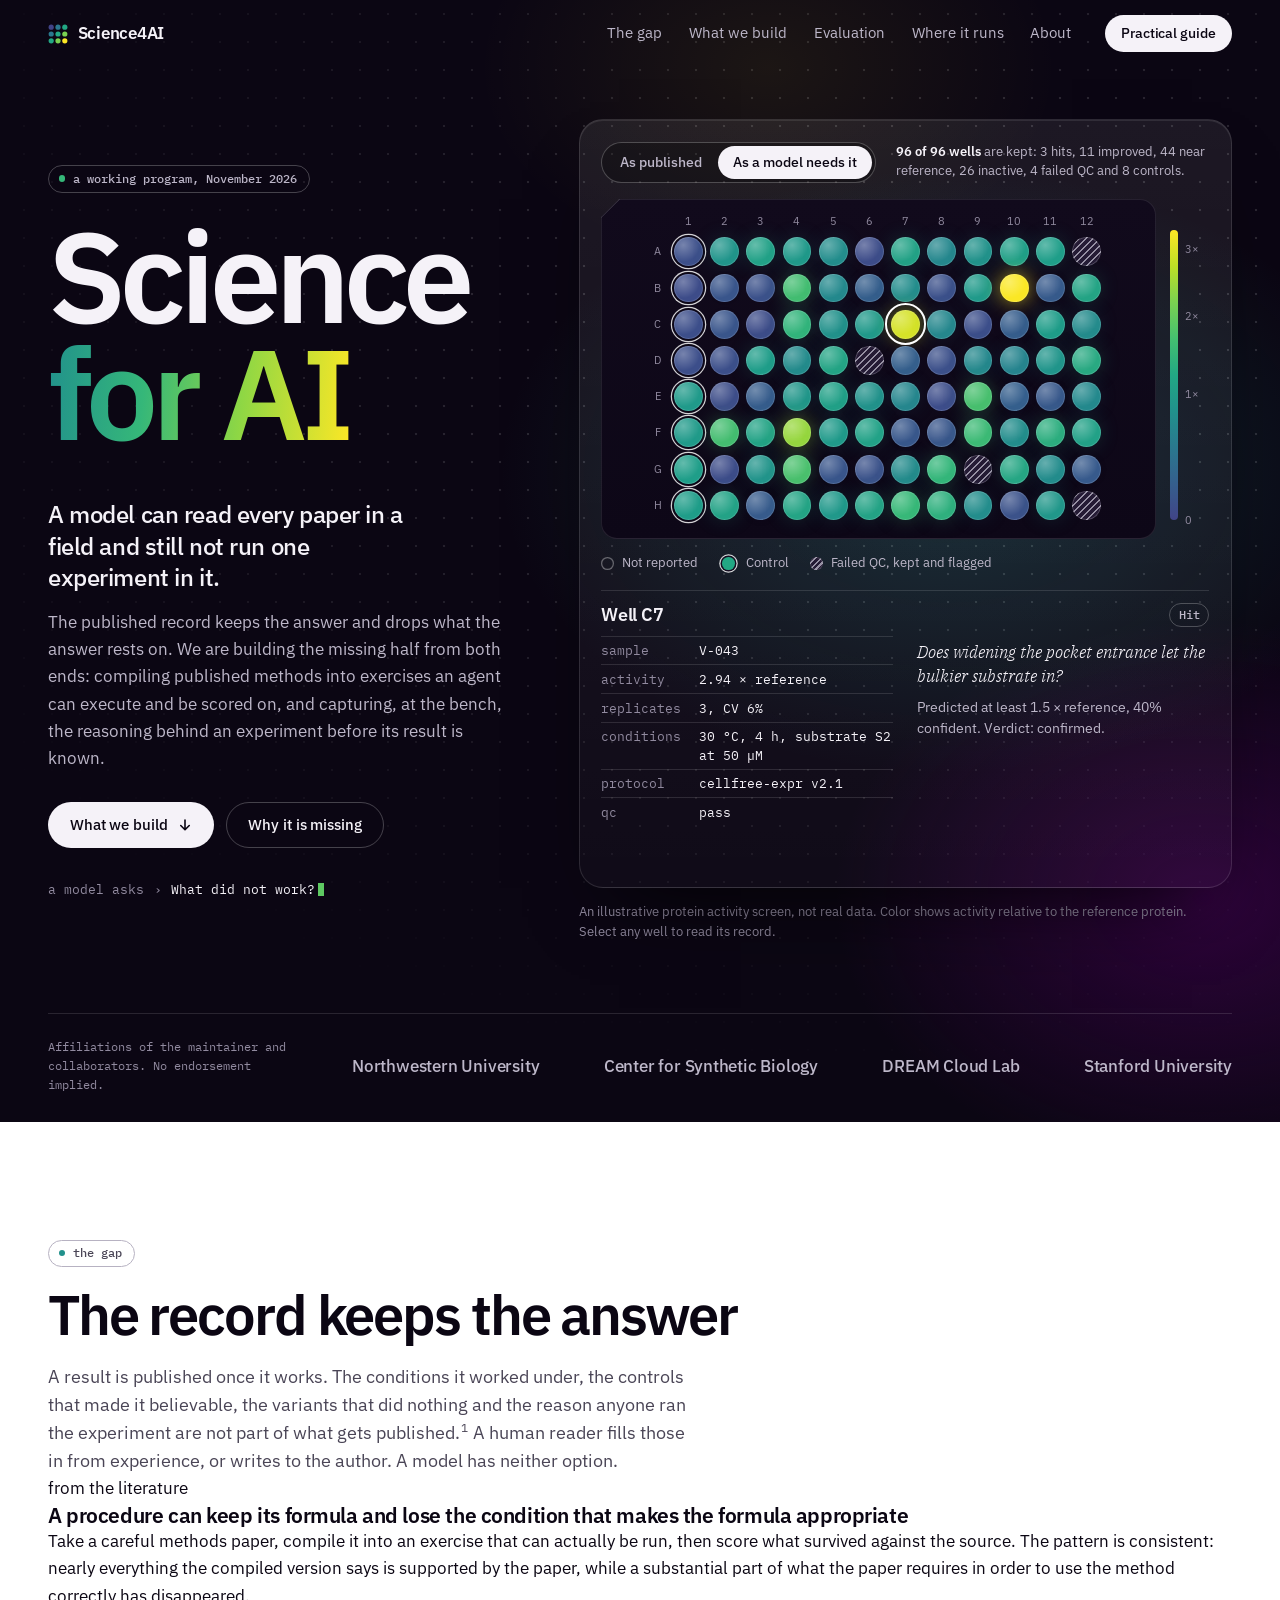
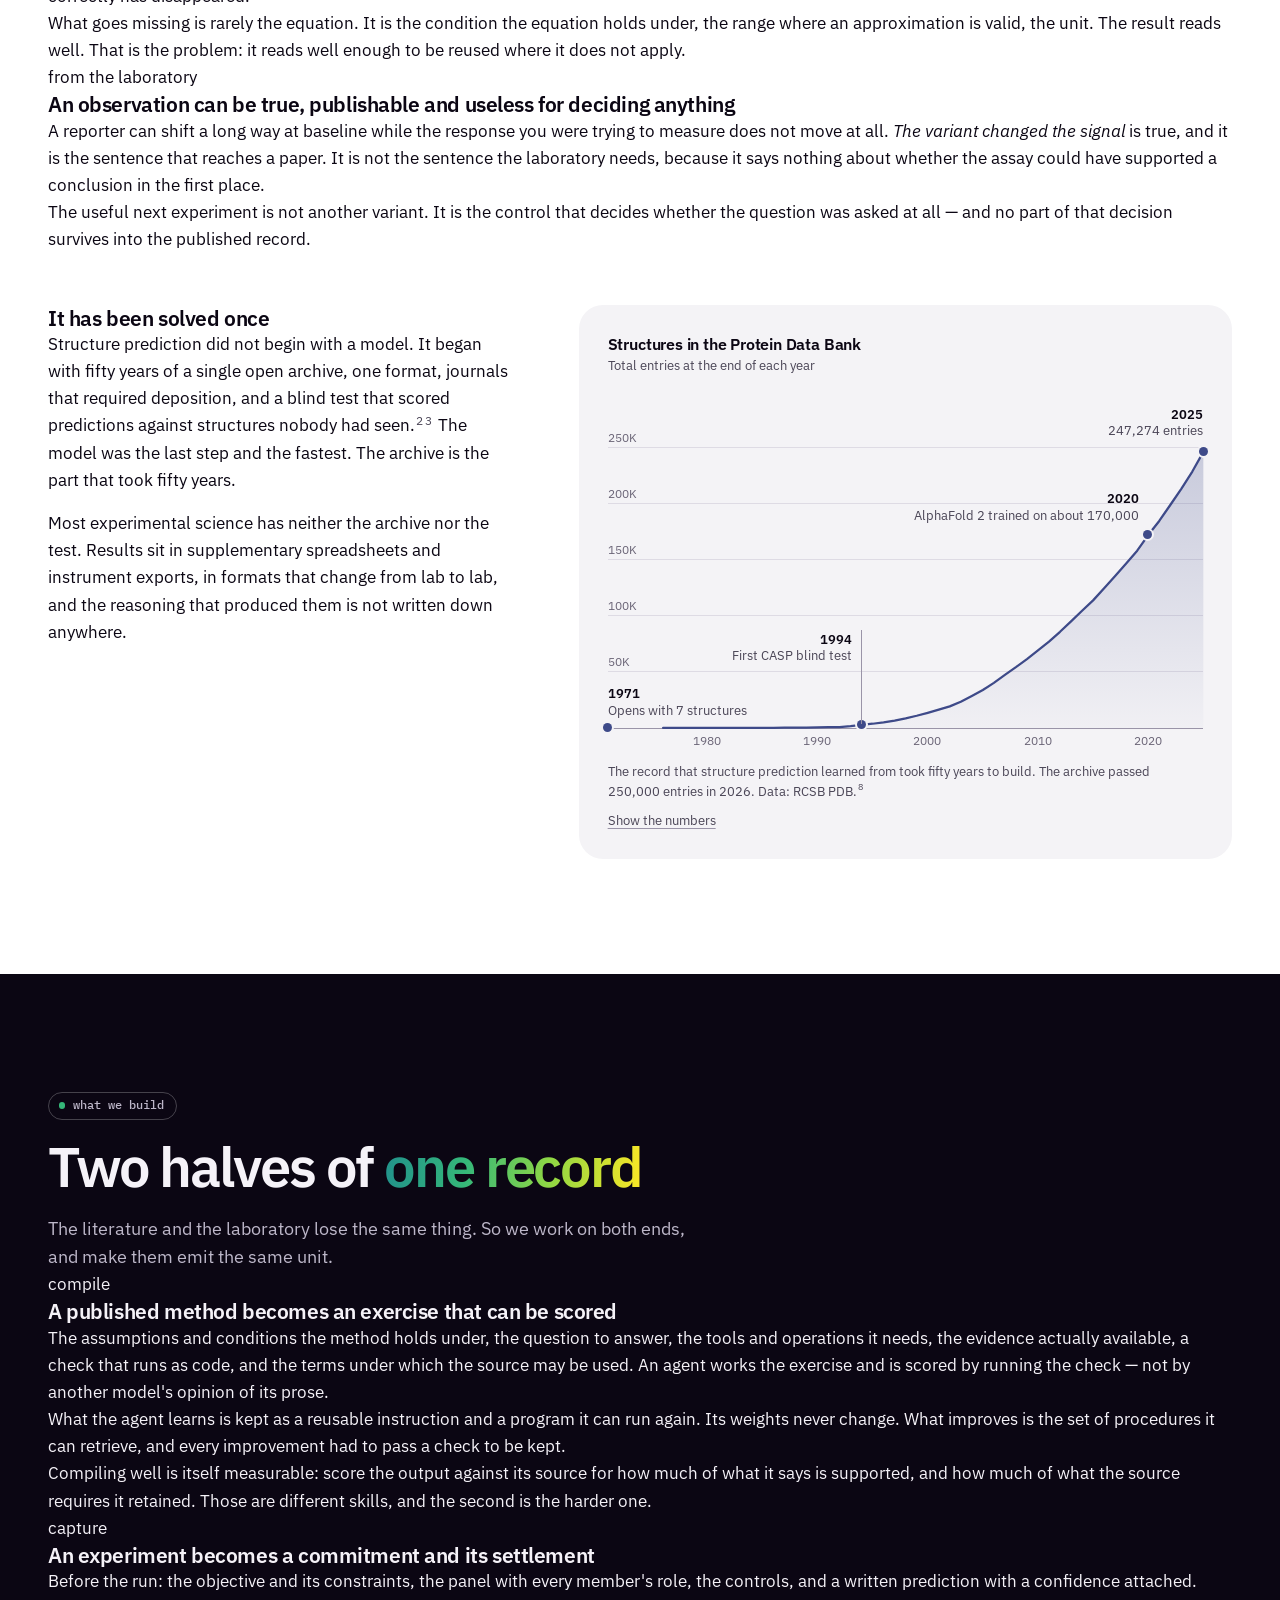
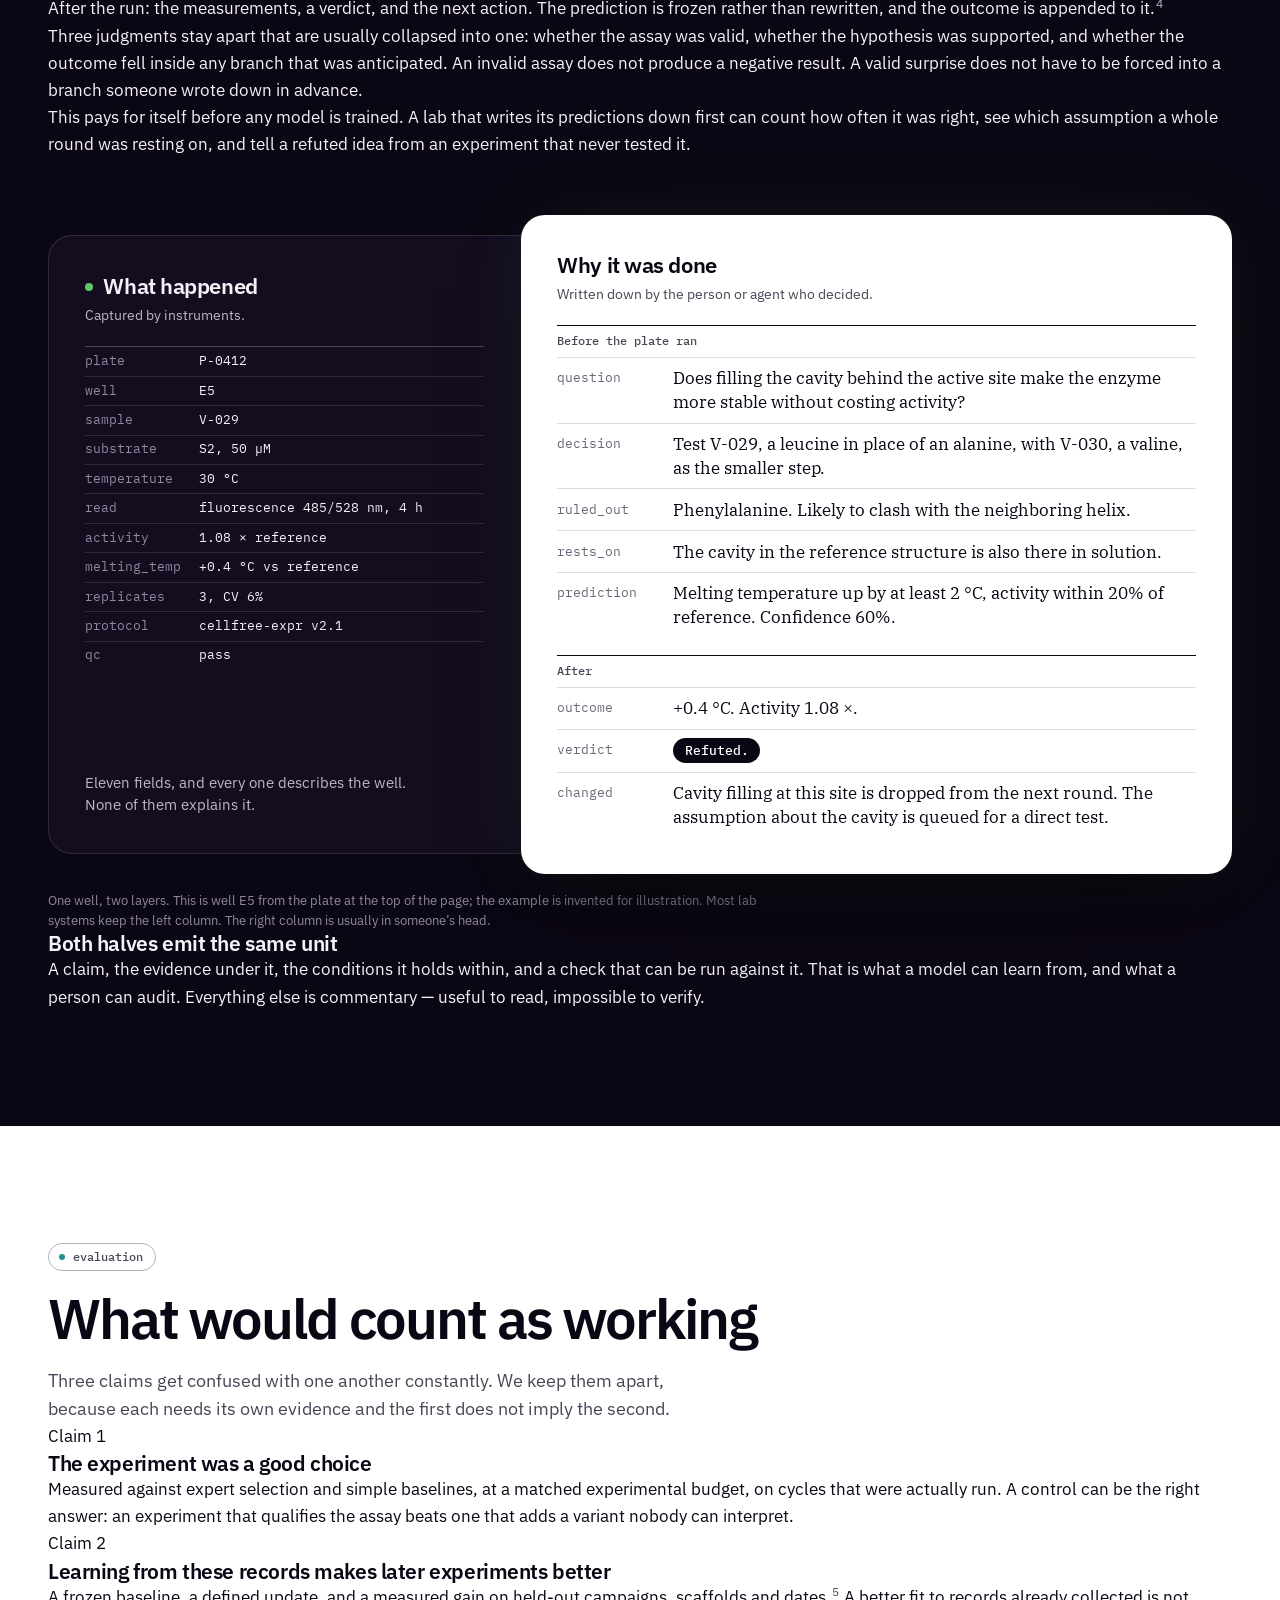
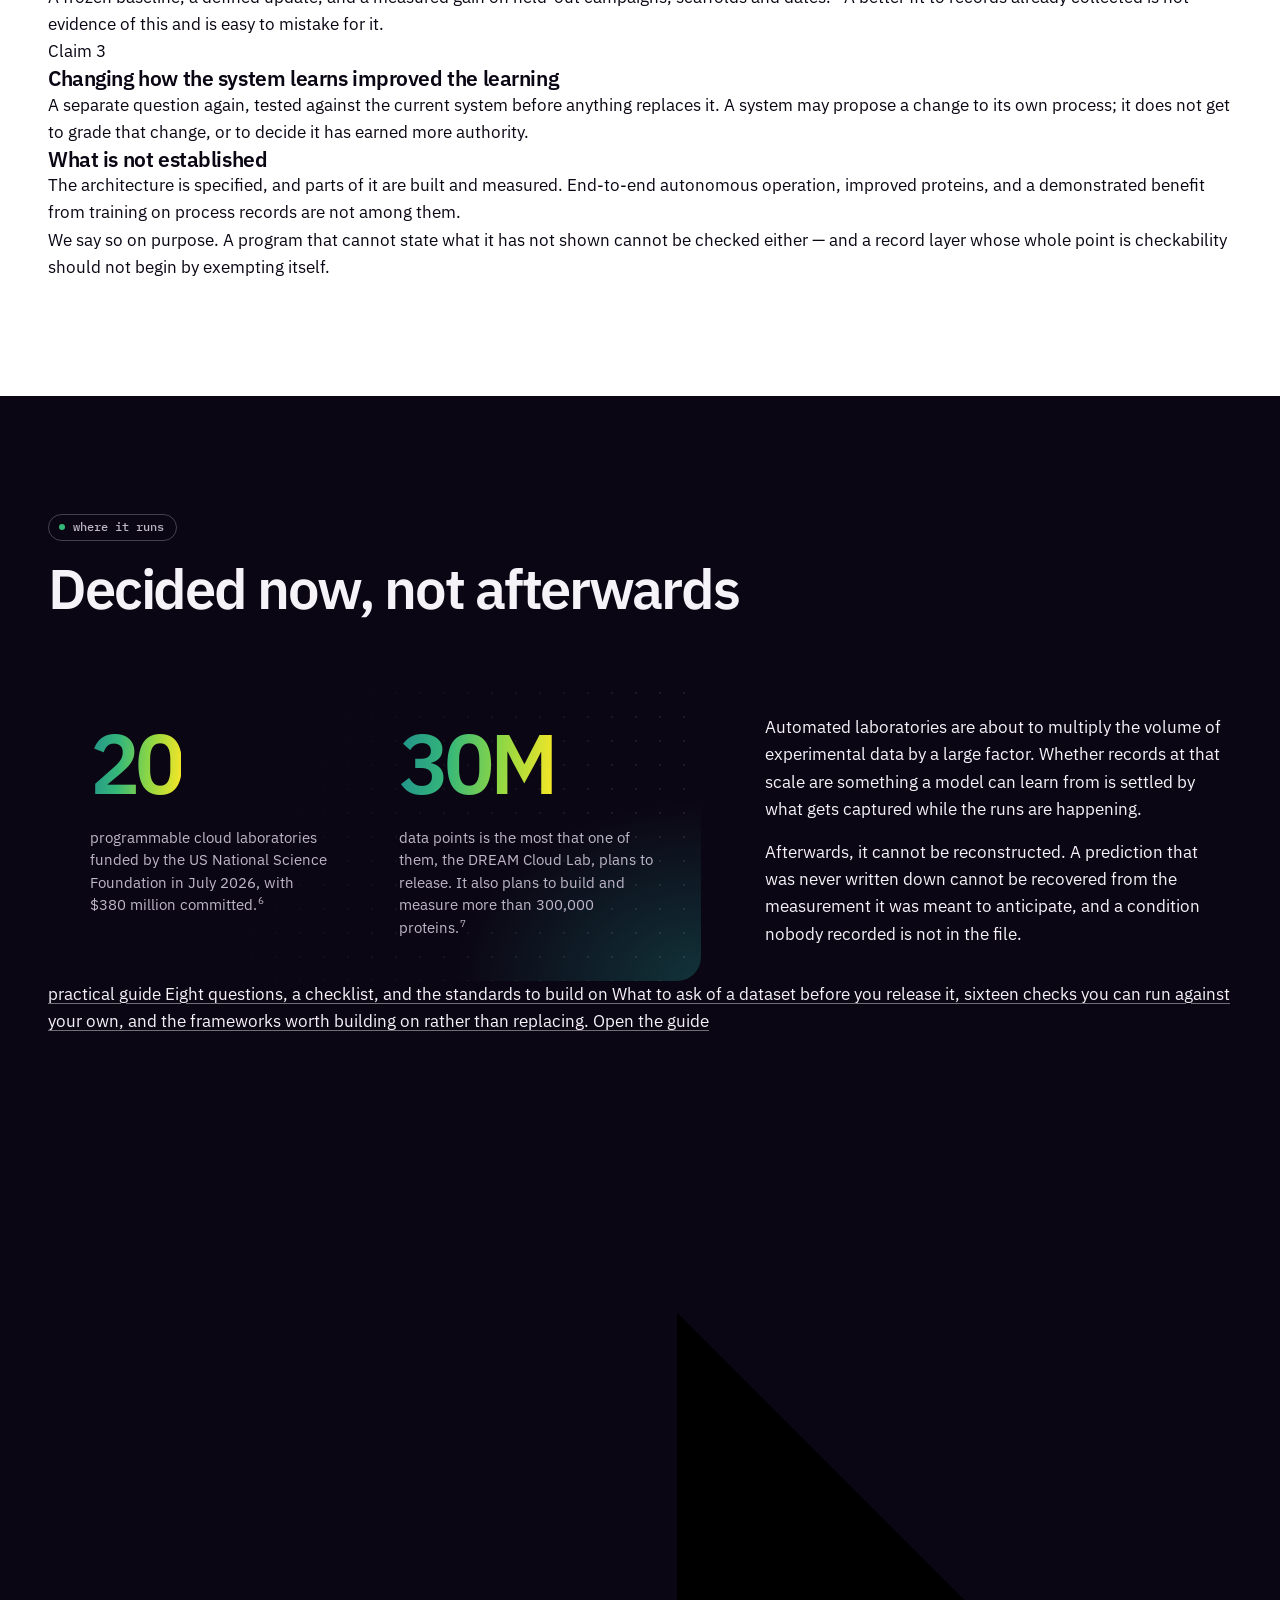
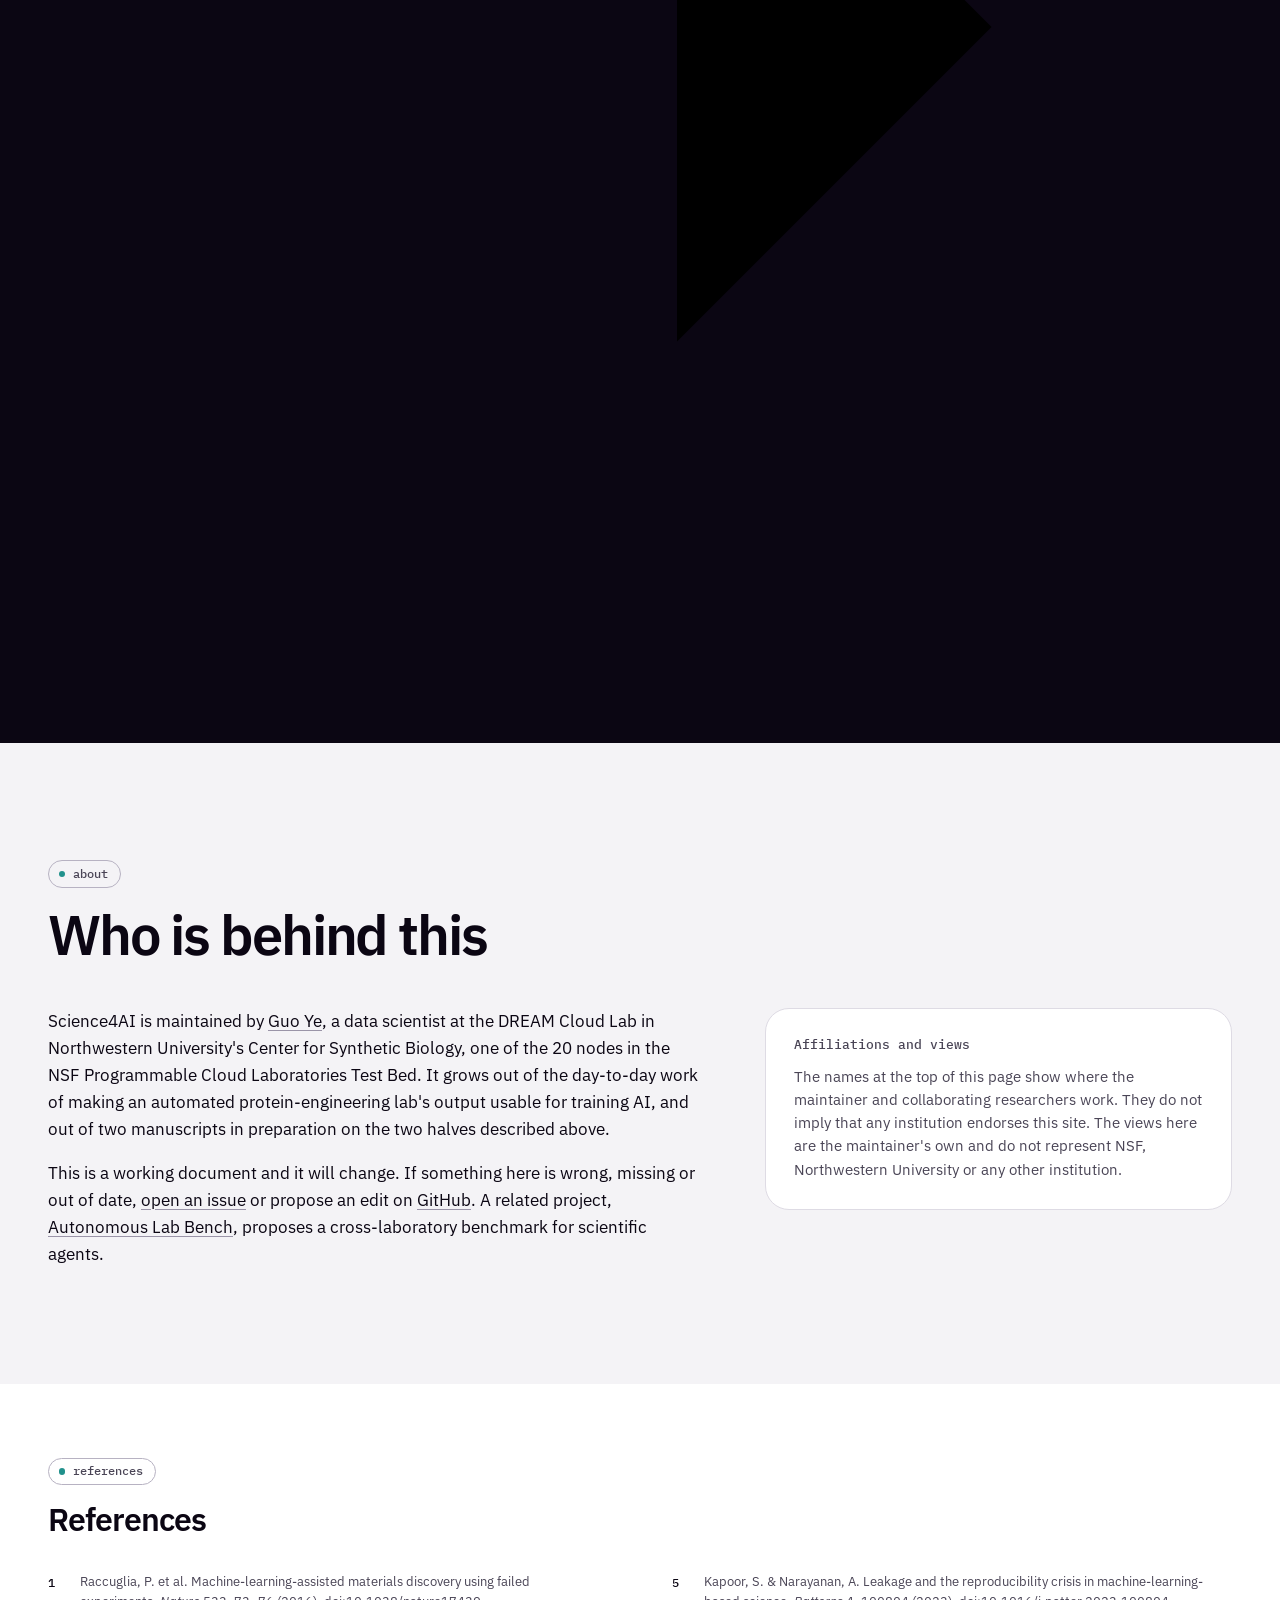
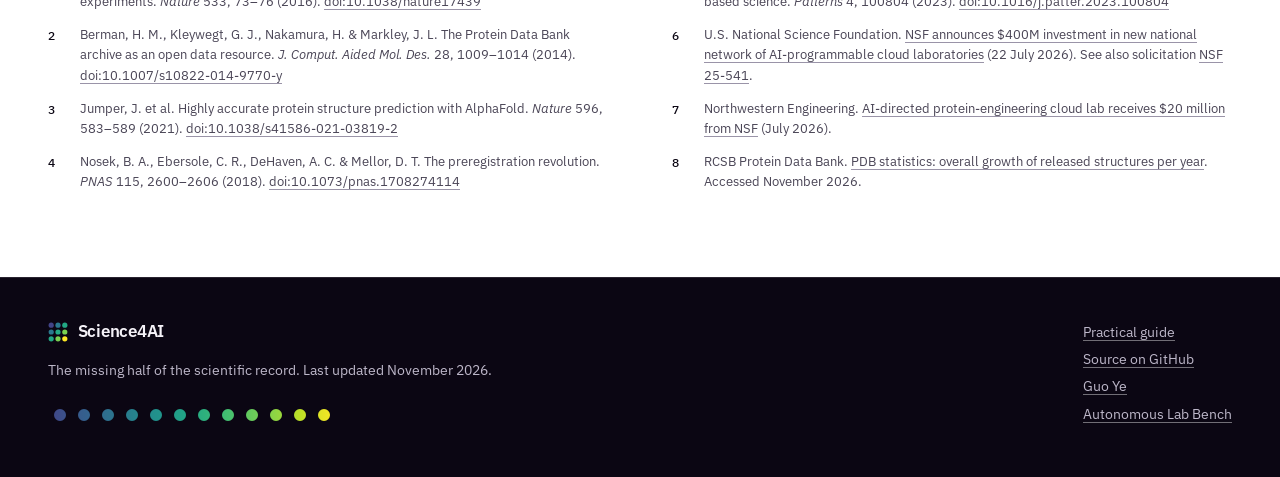
==== commit c45fda8b: "Rewrite the front page around what we are building The page now states the programme in the hero rat" ====
--- a/index.html
+++ b/index.html
@@ -3,8 +3,8 @@
 <head>
 <meta charset="utf-8">
 <meta name="viewport" content="width=device-width, initial-scale=1">
-<title>Science for AI: AI-ready scientific data</title>
-<meta name="description" content="A working guide to AI-ready scientific data: what to record at the bench, how to structure it, and why the reasoning behind an experiment belongs in the dataset.">
+<title>Science for AI: the missing half of the scientific record</title>
+<meta name="description" content="A model can read every paper in a field and still not run one experiment in it. We build the missing half of the record, from both ends: compiling published methods into exercises an agent can be scored on, and capturing the reasoning behind an experiment before its result is known.">
 <meta name="author" content="Guo Ye">
 <link rel="canonical" href="https://science4ai.org/">
 <meta name="theme-color" content="#0b0613">
@@ -12,7 +12,7 @@
 <meta property="og:type" content="website">
 <meta property="og:site_name" content="Science4AI">
 <meta property="og:title" content="Science for AI">
-<meta property="og:description" content="A paper reports three wells. A model needs all ninety-six. A working guide to AI-ready scientific data.">
+<meta property="og:description" content="A model can read every paper in a field and still not run one experiment in it. We build the missing half of the scientific record.">
 <meta property="og:url" content="https://science4ai.org/">
 <meta property="og:image" content="https://science4ai.org/assets/img/og.png">
 <meta property="og:image:width" content="1200">
@@ -20,14 +20,14 @@
 <meta property="og:image:alt" content="The words Science for AI beside a 96-well plate drawn as glowing colored dots on a dark background.">
 <meta name="twitter:card" content="summary_large_image">
 
-<link rel="icon" href="assets/img/favicon.svg" type="image/svg+xml">
-<link rel="icon" href="assets/img/favicon-32.png" sizes="32x32" type="image/png">
-<link rel="apple-touch-icon" href="assets/img/apple-touch-icon.png">
-
-<link rel="preload" href="assets/fonts/ibm-plex-sans-latin-600-normal.woff2" as="font" type="font/woff2" crossorigin>
-<link rel="preload" href="assets/fonts/ibm-plex-sans-latin-400-normal.woff2" as="font" type="font/woff2" crossorigin>
+<link rel="icon" href="/assets/img/favicon.svg" type="image/svg+xml">
+<link rel="icon" href="/assets/img/favicon-32.png" sizes="32x32" type="image/png">
+<link rel="apple-touch-icon" href="/assets/img/apple-touch-icon.png">
+
+<link rel="preload" href="/assets/fonts/ibm-plex-sans-latin-600-normal.woff2" as="font" type="font/woff2" crossorigin>
+<link rel="preload" href="/assets/fonts/ibm-plex-sans-latin-400-normal.woff2" as="font" type="font/woff2" crossorigin>
 <script>document.documentElement.className += " js";</script>
-<link rel="stylesheet" href="assets/css/site.css?v=2">
+<link rel="stylesheet" href="/assets/css/site.css?v=3">
 
 <script type="application/ld+json">
 {
@@ -36,7 +36,7 @@
   "name": "Science4AI",
   "alternateName": "Science for AI",
   "url": "https://science4ai.org/",
-  "description": "A working guide to AI-ready scientific data: what to record at the bench, how to structure it, and why the reasoning behind an experiment belongs in the dataset.",
+  "description": "A working program on the missing half of the scientific record: compiling published methods into executable exercises, and capturing the reasoning behind an experiment before its result is known.",
   "inLanguage": "en",
   "author": { "@type": "Person", "name": "Guo Ye", "url": "https://michaelyeah7.github.io/" }
 }
@@ -47,21 +47,20 @@
 
 <header class="site-head" id="top">
   <div class="wrap">
-    <a class="brand" href="#top" aria-label="Science4AI, back to top">
+    <a class="brand" href="/" aria-label="Science4AI, home">
       <svg viewBox="0 0 20 20" aria-hidden="true"><circle cx="3.2" cy="3.2" r="2.6" fill="#414487"/><circle cx="10" cy="3.2" r="2.6" fill="#2a788e"/><circle cx="16.8" cy="3.2" r="2.6" fill="#22a884"/><circle cx="3.2" cy="10" r="2.6" fill="#2a788e"/><circle cx="10" cy="10" r="2.6" fill="#22a884"/><circle cx="16.8" cy="10" r="2.6" fill="#7ad151"/><circle cx="3.2" cy="16.8" r="2.6" fill="#22a884"/><circle cx="10" cy="16.8" r="2.6" fill="#7ad151"/><circle cx="16.8" cy="16.8" r="2.6" fill="#fde725"/></svg>
       Science4AI
     </a>
     <button class="nav-toggle" type="button" aria-expanded="false" aria-controls="site-nav">Menu</button>
     <nav class="site-nav" id="site-nav" aria-label="Sections">
       <ul>
-        <li><a href="#premise">Premise</a></li>
-        <li><a href="#questions">Questions</a></li>
-        <li><a href="#layers">Two layers</a></li>
-        <li><a href="#levels">Levels</a></li>
-        <li><a href="#standards">Standards</a></li>
+        <li><a href="#gap">The gap</a></li>
+        <li><a href="#build">What we build</a></li>
+        <li><a href="#evaluation">Evaluation</a></li>
+        <li><a href="#lab">Where it runs</a></li>
         <li><a href="#about">About</a></li>
       </ul>
-      <a class="btn btn-solid btn-sm" href="#checklist">Checklist</a>
+      <a class="btn btn-solid btn-sm" href="/guide/">Practical guide</a>
     </nav>
   </div>
 </header>
@@ -74,13 +73,13 @@
   <div class="wrap">
     <div class="hero-grid">
       <div class="hero-copy">
-        <p class="pill">working guide, November 2026</p>
+        <p class="pill">a working program, November 2026</p>
         <h1 id="hero-title"><span>Science</span> <span class="grad">for AI</span></h1>
-        <p class="hero-sub">A paper reports three wells. A&nbsp;model needs all <span class="nw">ninety-six</span>.</p>
-        <p class="hero-lead">AI for science asks what models can do for a laboratory. Science for AI asks the reverse: what does a laboratory have to record for a model to learn from it? This is a working guide to that question.</p>
+        <p class="hero-sub">A model can read every paper in a field and still not run one experiment in it.</p>
+        <p class="hero-lead">The published record keeps the answer and drops what the answer rests on. We are building the missing half from both ends: compiling published methods into exercises an agent can execute and be scored on, and capturing, at the bench, the reasoning behind an experiment before its result is known.</p>
         <div class="hero-cta">
-          <a class="btn btn-solid" href="#questions">Read the eight questions<svg viewBox="0 0 16 16" aria-hidden="true"><path d="M8 3v9.5M3.75 8.5 8 12.75l4.25-4.25"/></svg></a>
-          <a class="btn btn-line" href="#checklist">Check a dataset</a>
+          <a class="btn btn-solid" href="#build">What we build<svg viewBox="0 0 16 16" aria-hidden="true"><path d="M8 3v9.5M3.75 8.5 8 12.75l4.25-4.25"/></svg></a>
+          <a class="btn btn-line" href="#gap">Why it is missing</a>
         </div>
         <p class="ask" aria-hidden="true"><span class="ask-who">a model asks</span><span class="ask-q" id="ask-q">What did not work?</span></p>
       </div>
@@ -130,18 +129,36 @@
   </div>
 </section>
 
-<!-- ═════════ premise ═════════ -->
-<section class="section band-light" id="premise" aria-labelledby="premise-title">
-  <div class="wrap">
-    <header class="sec-head">
-      <p class="pill">premise</p>
-      <h2 id="premise-title">The dataset came first</h2>
-    </header>
+<!-- ═════════ the gap ═════════ -->
+<section class="section band-light" id="gap" aria-labelledby="gap-title">
+  <div class="wrap">
+    <header class="sec-head">
+      <p class="pill">the gap</p>
+      <h2 id="gap-title">The record keeps the answer</h2>
+      <p class="sec-lead">A result is published once it works. The conditions it worked under, the controls that made it believable, the variants that did nothing and the reason anyone ran the experiment are not part of what gets published.<sup><a href="#ref-1" aria-label="Reference 1">1</a></sup> A human reader fills those in from experience, or writes to the author. A model has neither option.</p>
+    </header>
+
+    <div class="finds">
+      <article class="find">
+        <p class="find-key">from the literature</p>
+        <h3>A procedure can keep its formula and lose the condition that makes the formula appropriate</h3>
+        <p>Take a careful methods paper, compile it into an exercise that can actually be run, then score what survived against the source. The pattern is consistent: nearly everything the compiled version says is supported by the paper, while a substantial part of what the paper requires in order to use the method correctly has disappeared.</p>
+        <p>What goes missing is rarely the equation. It is the condition the equation holds under, the range where an approximation is valid, the unit. The result reads well. That is the problem: it reads well enough to be reused where it does not apply.</p>
+      </article>
+
+      <article class="find">
+        <p class="find-key">from the laboratory</p>
+        <h3>An observation can be true, publishable and useless for deciding anything</h3>
+        <p>A reporter can shift a long way at baseline while the response you were trying to measure does not move at all. <em>The variant changed the signal</em> is true, and it is the sentence that reaches a paper. It is not the sentence the laboratory needs, because it says nothing about whether the assay could have supported a conclusion in the first place.</p>
+        <p>The useful next experiment is not another variant. It is the control that decides whether the question was asked at all — and no part of that decision survives into the published record.</p>
+      </article>
+    </div>
 
     <div class="premise-a">
       <div class="prose">
-        <p>The best-known success of AI in science rested on a dataset before it rested on a model. The Protein Data Bank opened in 1971 with seven structures. Over the next five decades structural biologists deposited their results in that one open archive, in a shared format, and journals came to require it.<sup><a href="#ref-1" aria-label="Reference 1">1</a></sup> By the time AlphaFold&nbsp;2 was trained, the archive held about 170,000 structures, and the field had been running a blind test since 1994 in which predictions are scored against structures nobody has yet seen.<sup><a href="#ref-2" aria-label="Reference 2">2</a></sup></p>
-        <p>Most experimental science has neither the archive nor the test. Results sit in supplementary spreadsheets, instrument exports and notebooks, in formats that change from lab to lab. Experiments that did not work are rarely written down in a form anyone else can use. The reasons an experiment was run at all, which is most of what a scientist knows, are not recorded anywhere.</p>
+        <h3 class="sub-h">It has been solved once</h3>
+        <p>Structure prediction did not begin with a model. It began with fifty years of a single open archive, one format, journals that required deposition, and a blind test that scored predictions against structures nobody had seen.<sup><a href="#ref-2" aria-label="Reference 2">2</a></sup><sup><a href="#ref-3" aria-label="Reference 3">3</a></sup> The model was the last step and the fastest. The archive is the part that took fifty years.</p>
+        <p>Most experimental science has neither the archive nor the test. Results sit in supplementary spreadsheets and instrument exports, in formats that change from lab to lab, and the reasoning that produced them is not written down anywhere.</p>
       </div>
 
       <figure class="chart card" id="pdb-chart" data-reveal>
@@ -182,7 +199,7 @@
           <span style="left:90.74%">2020</span>
         </div>
         <figcaption>
-          <p>The record that structure prediction learned from took fifty years to build. The archive passed 250,000 entries in 2026. Data: RCSB PDB.<sup><a href="#ref-3" aria-label="Reference 3">3</a></sup></p>
+          <p>The record that structure prediction learned from took fifty years to build. The archive passed 250,000 entries in 2026. Data: RCSB PDB.<sup><a href="#ref-8" aria-label="Reference 8">8</a></sup></p>
         <details class="chart-data">
           <summary>Show the numbers</summary>
           <div class="chart-table-wrap">
@@ -246,150 +263,34 @@
         </figcaption>
       </figure>
     </div>
-
-    <div class="premise-b">
-      <div class="next on-dark" role="group" aria-label="What automated laboratories are about to add">
-        <div class="next-item">
-          <p class="next-n"><span class="grad">20</span></p>
-          <p class="next-l">programmable cloud laboratories funded by the US National Science Foundation in July 2026, with $380&nbsp;million committed.<sup><a href="#ref-4" aria-label="Reference 4">4</a></sup></p>
-        </div>
-        <div class="next-item">
-          <p class="next-n"><span class="grad">30M</span></p>
-          <p class="next-l">data points is the most that one of them, the DREAM Cloud Lab, plans to release. It also plans to build and measure more than 300,000 proteins.<sup><a href="#ref-5" aria-label="Reference 5">5</a></sup></p>
-        </div>
-      </div>
-      <div class="prose">
-        <p>Automated laboratories are about to multiply the volume. In July 2026 the US National Science Foundation committed $380&nbsp;million to 20 programmable cloud laboratories, with shared standards for protocols, metadata, data and AI as part of the brief.<sup><a href="#ref-4" aria-label="Reference 4">4</a></sup> One of them, the DREAM Cloud Lab at Northwestern, plans to build and measure more than 300,000 proteins and release up to 30&nbsp;million data points.<sup><a href="#ref-5" aria-label="Reference 5">5</a></sup> Whether records like these are something a model can learn from is decided by what gets captured at the bench, and it is decided now.</p>
-      </div>
-    </div>
-  </div>
-</section>
-
-<!-- ═════════ eight questions ═════════ -->
-<section class="section band-wash" id="questions" aria-labelledby="questions-title">
-  <div class="wrap">
-    <header class="sec-head">
-      <p class="pill">questions</p>
-      <h2 id="questions-title">Eight questions a model asks of a dataset</h2>
-    </header>
-
-    <div class="q-intro">
-      <p class="pull">A reader who is confused can write to the first author. A model cannot.</p>
-      <p>Whatever a model needs has to be in the record already. These eight questions are a way to check a dataset before release. Each one names the part of the record that answers it.</p>
-    </div>
-
-    <div class="questions">
-
-      <article class="q" id="q-identity">
-        <div class="q-top">
-          <span class="q-icon"><svg viewBox="0 0 24 24" aria-hidden="true"><rect x="3" y="5" width="18" height="14" rx="2.5"/><path d="M7.5 9v6M10.5 9v6M13.5 9v3.5M16.5 9v6"/></svg></span>
-          <span class="q-key">identity</span>
-        </div>
-        <h3>What exactly was measured?</h3>
-        <p>Names drift; identifiers do not. Give the full sequence, structure or composition, not a nickname. Say which numbering convention you are using. Put a unit on every quantity.</p>
-        <p class="capture"><b>Capture</b> sequences or structure identifiers, units, ontology terms, the numbering frame.</p>
-        <div class="q-note" role="note">
-          <p>A scan of genomics journals found gene names silently converted to dates by spreadsheet software in about a fifth of papers with supplementary Excel gene lists.<sup><a href="#ref-6" aria-label="Reference 6">6</a></sup></p>
-        </div>
+  </div>
+</section>
+
+<!-- ═════════ what we build ═════════ -->
+<section class="section band-dark" id="build" aria-labelledby="build-title">
+  <div class="wrap">
+    <header class="sec-head">
+      <p class="pill">what we build</p>
+      <h2 id="build-title">Two halves of <span class="grad">one record</span></h2>
+      <p class="sec-lead">The literature and the laboratory lose the same thing. So we work on both ends, and make them emit the same unit.</p>
+    </header>
+
+    <div class="halves">
+      <article class="half">
+        <p class="half-key">compile</p>
+        <h3>A published method becomes an exercise that can be scored</h3>
+        <p>The assumptions and conditions the method holds under, the question to answer, the tools and operations it needs, the evidence actually available, a check that runs as code, and the terms under which the source may be used. An agent works the exercise and is scored by running the check — not by another model's opinion of its prose.</p>
+        <p>What the agent learns is kept as a reusable instruction and a program it can run again. Its weights never change. What improves is the set of procedures it can retrieve, and every improvement had to pass a check to be kept.</p>
+        <p class="half-note">Compiling well is itself measurable: score the output against its source for how much of what it says is supported, and how much of what the source requires it retained. Those are different skills, and the second is the harder one.</p>
       </article>
 
-      <article class="q" id="q-conditions">
-        <div class="q-top">
-          <span class="q-icon"><svg viewBox="0 0 24 24" aria-hidden="true"><path d="M4 7h9M17 7h3M4 12h3M11 12h9M4 17h11M19 17h1"/><circle cx="15" cy="7" r="2"/><circle cx="9" cy="12" r="2"/><circle cx="17" cy="17" r="2"/></svg></span>
-          <span class="q-key">conditions</span>
-        </div>
-        <h3>Under what conditions?</h3>
-        <p>The same sample gives a different number at another temperature, in another buffer, on another instrument. Conditions are what let a model explain variance instead of memorizing it.</p>
-        <p class="capture"><b>Capture</b> protocol version, instrument and settings, reagent lots, temperature, timing, operator or agent.</p>
-        <div class="q-note" role="note">
-          <p>Automated experimentation helps here. It lets a lab capture metadata at every step of a workflow, which makes the experiment easier to reproduce and the data easier to learn from.<sup><a href="#ref-7" aria-label="Reference 7">7</a></sup></p>
-        </div>
+      <article class="half">
+        <p class="half-key">capture</p>
+        <h3>An experiment becomes a commitment and its settlement</h3>
+        <p>Before the run: the objective and its constraints, the panel with every member's role, the controls, and a written prediction with a confidence attached. After the run: the measurements, a verdict, and the next action. The prediction is frozen rather than rewritten, and the outcome is appended to it.<sup><a href="#ref-4" aria-label="Reference 4">4</a></sup></p>
+        <p>Three judgments stay apart that are usually collapsed into one: whether the assay was valid, whether the hypothesis was supported, and whether the outcome fell inside any branch that was anticipated. An invalid assay does not produce a negative result. A valid surprise does not have to be forced into a branch someone wrote down in advance.</p>
+        <p class="half-note">This pays for itself before any model is trained. A lab that writes its predictions down first can count how often it was right, see which assumption a whole round was resting on, and tell a refuted idea from an experiment that never tested it.</p>
       </article>
-
-      <article class="q" id="q-uncertainty">
-        <div class="q-top">
-          <span class="q-icon"><svg viewBox="0 0 24 24" aria-hidden="true"><path d="M8 5v14M5.5 5h5M5.5 19h5M16 8v9M13.5 8h5M13.5 17h5"/><circle class="is-solid" cx="8" cy="12" r="1.6"/><circle class="is-solid" cx="16" cy="12.5" r="1.6"/></svg></span>
-          <span class="q-key">uncertainty</span>
-        </div>
-        <h3>How sure are you?</h3>
-        <p>A value without its spread teaches false confidence. Report replicates one by one, not only their mean. Keep each QC verdict together with the rule it was judged against. State the floor and ceiling of the assay.</p>
-        <p class="capture"><b>Capture</b> replicate-level values, QC pass or fail with the criterion, detection limits, calibration.</p>
-      </article>
-
-      <article class="q" id="q-negatives">
-        <div class="q-top">
-          <span class="q-icon"><svg viewBox="0 0 24 24" aria-hidden="true"><circle cx="12" cy="12" r="8.5" stroke-dasharray="3 2.6"/><path d="M8.5 12h7"/></svg></span>
-          <span class="q-key">negatives</span>
-        </div>
-        <h3>What did not work?</h3>
-        <p>The literature is a record of successes, so a model trained on it has never seen failure. A dataset that keeps only the hits teaches a model where the peaks are and nothing about the ground between them.</p>
-        <p class="capture"><b>Capture</b> every sample that was run, including nulls, inactive variants and failed runs, flagged and not deleted.</p>
-        <div class="q-note" role="note">
-          <p>One group transcribed the failed syntheses from its own notebooks and trained on them with the successes. The model’s recommended reactions worked 89% of the time; the chemists’ own judgment, 78%.<sup><a href="#ref-8" aria-label="Reference 8">8</a></sup></p>
-        </div>
-      </article>
-
-      <article class="q" id="q-comparability">
-        <div class="q-top">
-          <span class="q-icon"><svg viewBox="0 0 24 24" aria-hidden="true"><rect x="2.5" y="6.5" width="7.5" height="11" rx="2"/><rect x="14" y="6.5" width="7.5" height="11" rx="2"/><path d="M10 12h4"/></svg></span>
-          <span class="q-key">comparability</span>
-        </div>
-        <h3>Can this be compared with anything else?</h3>
-        <p>Data from two plates, two weeks or two labs can be merged only if something ties them together. Shared controls and a reference sample carried through every run let a model learn the science and not the batch.</p>
-        <p class="capture"><b>Capture</b> controls on every plate, anchor samples across rounds, calibration to standard units, batch identifiers.</p>
-      </article>
-
-      <article class="q" id="q-splits">
-        <div class="q-top">
-          <span class="q-icon"><svg viewBox="0 0 24 24" aria-hidden="true"><rect x="3" y="6" width="18" height="12" rx="2.5"/><path d="M15 6v12" stroke-dasharray="2.2 2.2"/><path d="M6.5 10h5M6.5 14h3"/></svg></span>
-          <span class="q-key">splits</span>
-        </div>
-        <h3>Is the test set really unseen?</h3>
-        <p>Scientific data is full of near-duplicates: homologous proteins, one compound in two assays, a time series cut at random. Ship the split with the data, and say what it is meant to hold out.</p>
-        <p class="capture"><b>Capture</b> train and test assignment, the grouping rule (by family, scaffold, date or lab), known overlaps with public sets.</p>
-        <div class="q-note" role="note">
-          <p>A survey of machine-learning-based science found data leakage affecting at least 294 papers across 17 fields.<sup><a href="#ref-9" aria-label="Reference 9">9</a></sup></p>
-        </div>
-      </article>
-
-      <article class="q" id="q-rights">
-        <div class="q-top">
-          <span class="q-icon"><svg viewBox="0 0 24 24" aria-hidden="true"><circle cx="8" cy="12" r="3.75"/><path d="M11.75 12H21M17.5 12v3M20.5 12v2"/></svg></span>
-          <span class="q-key">rights</span>
-        </div>
-        <h3>Am I allowed to learn from it?</h3>
-        <p>A dataset with no license, or with terms that are silent on model training, is not ready however clean it is. Neither is one whose consent or embargo status nobody can state.</p>
-        <p class="capture"><b>Capture</b> license, consent and embargo status, a persistent identifier, how to cite.</p>
-        <div class="q-note" role="note">
-          <p>A clear, accessible usage license is one of the FAIR principles.<sup><a href="#ref-10" aria-label="Reference 10">10</a></sup></p>
-        </div>
-      </article>
-
-      <article class="q" id="q-rationale">
-        <div class="q-top">
-          <span class="q-icon"><svg viewBox="0 0 24 24" aria-hidden="true"><circle cx="12" cy="12" r="9"/><path d="M9.6 9.4a2.5 2.5 0 1 1 3.9 2.1c-.9.6-1.5 1.1-1.5 2.1"/><circle class="is-solid" cx="12" cy="16.6" r="0.9"/></svg></span>
-          <span class="q-key">rationale</span>
-        </div>
-        <h3>Why was this experiment run?</h3>
-        <p>Every design choice encodes knowledge: what was expected, what it rested on, what was ruled out. None of it survives in a results table. It is the part of the record nobody keeps, and the subject of the next section.</p>
-        <p class="capture"><b>Capture</b> the question, the choice made, the alternatives rejected, a prediction written down before the result.</p>
-      </article>
-
-    </div>
-  </div>
-</section>
-
-<!-- ═════════ two layers ═════════ -->
-<section class="section band-dark" id="layers" aria-labelledby="layers-title">
-  <div class="wrap">
-    <header class="sec-head">
-      <p class="pill">two layers</p>
-      <h2 id="layers-title">What happened, and <span class="grad">why it was done</span></h2>
-    </header>
-
-    <div class="cols-2 is-soft">
-      <p>Laboratory software answers one question well: what happened. Plate, well, sample, condition, value. It does not hold the answer to the question a scientist would ask first: why does this well exist?</p>
-      <p>The first layer can be captured by instruments, automatically. The second has to be written down by whoever made the decision, a scientist or an agent, before the result is known. Kept together, they turn an archive into something a model can be scored against: a prediction, an outcome and a verdict for every choice.</p>
     </div>
 
     <figure class="layers" data-reveal>
@@ -436,227 +337,79 @@
       <figcaption>One well, two layers. This is well E5 from the plate at the top of the page; the example is invented for illustration. Most lab systems keep the left column. The right column is usually in someone’s head.</figcaption>
     </figure>
 
-    <div class="cols-2">
-      <p>Our working hypothesis is that the second layer is what separates a model that predicts assay results from one that can plan an experiment. It is a hypothesis, not a finding. The nearest evidence comes from surgery, where one group stopped labeling more video frames and instead harvested the reasoning in surgeons’ narrated teaching videos; models trained on it outperformed larger general-purpose models on questions about intent and rationale.<sup><a href="#ref-11" aria-label="Reference 11">11</a></sup></p>
-      <p>It also pays for itself before any model is trained. A lab that writes its predictions down first can count how often it was right, see which assumptions a whole round of designs was resting on, and tell a refuted idea from an experiment that never tested it.</p>
-    </div>
-  </div>
-</section>
-
-<!-- ═════════ levels ═════════ -->
-<section class="section band-light" id="levels" aria-labelledby="levels-title">
-  <div class="wrap">
-    <header class="sec-head">
-      <p class="pill">levels</p>
-      <h2 id="levels-title">Five levels of readiness</h2>
-      <p class="sec-lead">Guidance on data usually stops once a dataset can be found and is well described. That is necessary, and a model needs more. This ladder is our working synthesis. The lower rungs map onto standards that already exist; the top rung is where we think the open problem is.</p>
-    </header>
-
-    <ol class="levels" data-reveal>
-      <li class="level" style="--k:0;--chip:#440154;--on:#ffffff">
-        <div class="level-stage">
-          <div class="level-step">
-            <p class="level-n">Level 0</p>
-            <h3>Stored</h3>
-          </div>
-        </div>
-        <p class="level-desc">Files exist. What they mean lives in filenames and in someone’s memory.</p>
-        <p class="level-for"><b>Usable by</b> the person who made it.</p>
+    <div class="unit">
+      <h3 class="unit-h">Both halves emit the same unit</h3>
+      <p>A claim, the evidence under it, the conditions it holds within, and a check that can be run against it. That is what a model can learn from, and what a person can audit. Everything else is commentary — useful to read, impossible to verify.</p>
+    </div>
+  </div>
+</section>
+
+<!-- ═════════ evaluation ═════════ -->
+<section class="section band-light" id="evaluation" aria-labelledby="evaluation-title">
+  <div class="wrap">
+    <header class="sec-head">
+      <p class="pill">evaluation</p>
+      <h2 id="evaluation-title">What would count as working</h2>
+      <p class="sec-lead">Three claims get confused with one another constantly. We keep them apart, because each needs its own evidence and the first does not imply the second.</p>
+    </header>
+
+    <ol class="claims">
+      <li class="claim">
+        <p class="claim-n">Claim 1</p>
+        <h3>The experiment was a good choice</h3>
+        <p>Measured against expert selection and simple baselines, at a matched experimental budget, on cycles that were actually run. A control can be the right answer: an experiment that qualifies the assay beats one that adds a variant nobody can interpret.</p>
       </li>
-      <li class="level" style="--k:1;--chip:#3b528b;--on:#ffffff">
-        <div class="level-stage">
-          <div class="level-step">
-            <p class="level-n">Level 1</p>
-            <h3>Shared</h3>
-          </div>
-        </div>
-        <p class="level-desc">Persistent identifiers, standard formats, descriptive metadata and a license: the FAIR principles.<sup><a href="#ref-10" aria-label="Reference 10">10</a></sup></p>
-        <p class="level-for"><b>Usable by</b> another scientist who goes looking.</p>
+      <li class="claim">
+        <p class="claim-n">Claim 2</p>
+        <h3>Learning from these records makes later experiments better</h3>
+        <p>A frozen baseline, a defined update, and a measured gain on held-out campaigns, scaffolds and dates.<sup><a href="#ref-5" aria-label="Reference 5">5</a></sup> A better fit to records already collected is not evidence of this and is easy to mistake for it.</p>
       </li>
-      <li class="level" style="--k:2;--chip:#21918c;--on:#0b0613">
-        <div class="level-stage">
-          <div class="level-step">
-            <p class="level-n">Level 2</p>
-            <h3>Loadable</h3>
-          </div>
-        </div>
-        <p class="level-desc">A datasheet explains how the data was collected and what it should not be used for.<sup><a href="#ref-12" aria-label="Reference 12">12</a></sup> Machine-readable metadata such as Croissant lets ML tools load it without hand-written parsing.<sup><a href="#ref-13" aria-label="Reference 13">13</a></sup></p>
-        <p class="level-for"><b>Usable by</b> a training pipeline.</p>
-      </li>
-      <li class="level" style="--k:3;--chip:#5ec962;--on:#0b0613">
-        <div class="level-stage">
-          <div class="level-step">
-            <p class="level-n">Level 3</p>
-            <h3>Learnable</h3>
-          </div>
-        </div>
-        <p class="level-desc">Conditions, uncertainty, negatives, comparability, splits and rights are all in the release, in the spirit of criteria such as NIH Bridge2AI’s seven dimensions of AI-readiness.<sup><a href="#ref-14" aria-label="Reference 14">14</a></sup></p>
-        <p class="level-for"><b>Usable by</b> a model that predicts outcomes.</p>
-      </li>
-      <li class="level" style="--k:4;--chip:#fde725;--on:#0b0613">
-        <div class="level-stage">
-          <div class="level-step">
-            <p class="level-n">Level 4</p>
-            <h3>Reasoned</h3>
-            <p class="level-open">Open problem</p>
-          </div>
-        </div>
-        <p class="level-desc">The record also carries the decisions: why each experiment was run, what was predicted, and how the result changed the next one.</p>
-        <p class="level-for"><b>Usable by</b> a model that plans experiments.</p>
+      <li class="claim">
+        <p class="claim-n">Claim 3</p>
+        <h3>Changing how the system learns improved the learning</h3>
+        <p>A separate question again, tested against the current system before anything replaces it. A system may propose a change to its own process; it does not get to grade that change, or to decide it has earned more authority.</p>
       </li>
     </ol>
-  </div>
-</section>
-
-<!-- ═════════ checklist ═════════ -->
-<section class="section band-dark" id="checklist" aria-labelledby="checklist-title">
-  <div class="wrap">
-    <header class="sec-head">
-      <p class="pill">checklist</p>
-      <h2 id="checklist-title">Before you release a dataset</h2>
-      <p class="sec-lead">Sixteen checks, two for each question. Mark the ones your dataset already meets. Your marks stay in this browser; nothing is sent anywhere.</p>
-    </header>
-
-    <div class="tool">
-      <div class="check-bar">
-        <div class="progress" id="progress" aria-live="polite">
-          <div class="progress-track" aria-hidden="true"><div class="progress-fill" id="progress-fill"></div></div>
-          <span id="progress-text">0 of 16 checked</span>
-        </div>
-        <button class="btn btn-line btn-sm" type="button" id="copy-md">Copy as Markdown</button>
-        <button class="btn btn-quiet btn-sm" type="button" id="reset-checks">Clear all</button>
-      </div>
-
-      <div class="checks" id="checks">
-        <section class="check-group" data-key="identity">
-          <h3>identity</h3>
-          <ul>
-            <li><label class="check"><input type="checkbox"><span>Every sample has a full sequence, structure or composition, not only a name</span></label></li>
-            <li><label class="check"><input type="checkbox"><span>Every quantity has a unit, and every identifier says which convention it follows</span></label></li>
-          </ul>
-        </section>
-        <section class="check-group" data-key="conditions">
-          <h3>conditions</h3>
-          <ul>
-            <li><label class="check"><input type="checkbox"><span>Protocol version, instrument and settings are attached to each run</span></label></li>
-            <li><label class="check"><input type="checkbox"><span>Reagent lots, temperature and timing are recorded, not assumed</span></label></li>
-          </ul>
-        </section>
-        <section class="check-group" data-key="uncertainty">
-          <h3>uncertainty</h3>
-          <ul>
-            <li><label class="check"><input type="checkbox"><span>Replicates are reported individually</span></label></li>
-            <li><label class="check"><input type="checkbox"><span>QC verdicts are kept with the rule they were judged against</span></label></li>
-          </ul>
-        </section>
-        <section class="check-group" data-key="negatives">
-          <h3>negatives</h3>
-          <ul>
-            <li><label class="check"><input type="checkbox"><span>Every sample that was run is in the release, including nulls and failures</span></label></li>
-            <li><label class="check"><input type="checkbox"><span>Failed runs are flagged with a reason, not removed</span></label></li>
-          </ul>
-        </section>
-        <section class="check-group" data-key="comparability">
-          <h3>comparability</h3>
-          <ul>
-            <li><label class="check"><input type="checkbox"><span>Each plate or batch carries controls and a reference sample</span></label></li>
-            <li><label class="check"><input type="checkbox"><span>Values can be converted to standard or absolute units</span></label></li>
-          </ul>
-        </section>
-        <section class="check-group" data-key="splits">
-          <h3>splits</h3>
-          <ul>
-            <li><label class="check"><input type="checkbox"><span>A train and test split ships with the data, with its grouping rule</span></label></li>
-            <li><label class="check"><input type="checkbox"><span>Known overlaps with public datasets are stated</span></label></li>
-          </ul>
-        </section>
-        <section class="check-group" data-key="rights">
-          <h3>rights</h3>
-          <ul>
-            <li><label class="check"><input type="checkbox"><span>A license that covers model training is attached</span></label></li>
-            <li><label class="check"><input type="checkbox"><span>The dataset has a persistent identifier and a citation</span></label></li>
-          </ul>
-        </section>
-        <section class="check-group" data-key="rationale">
-          <h3>rationale</h3>
-          <ul>
-            <li><label class="check"><input type="checkbox"><span>Each design carries the question it was meant to answer</span></label></li>
-            <li><label class="check"><input type="checkbox"><span>Predictions were written down before the results came back</span></label></li>
-          </ul>
-        </section>
-      </div>
-    </div>
-  </div>
-</section>
-
-<!-- ═════════ standards ═════════ -->
-<section class="section band-light" id="standards" aria-labelledby="standards-title">
-  <div class="wrap">
-    <header class="sec-head">
-      <p class="pill">standards</p>
-      <h2 id="standards-title">Standards to build on</h2>
-      <p class="sec-lead">None of this starts from zero. These are the frameworks and community resources we lean on, and where each one helps.</p>
-    </header>
-
-    <div class="table-wrap">
-      <table class="standards">
-        <caption>General frameworks</caption>
-        <thead>
-          <tr><th scope="col">Framework</th><th scope="col">What it gives you</th><th scope="col">Reference</th></tr>
-        </thead>
-        <tbody>
-          <tr>
-            <th scope="row"><a href="https://doi.org/10.1038/sdata.2016.18">FAIR Guiding Principles</a></th>
-            <td>Findable, accessible, interoperable, reusable. The baseline for any shared dataset.</td>
-            <td>2016 <sup><a href="#ref-10" aria-label="Reference 10">10</a></sup></td>
-          </tr>
-          <tr>
-            <th scope="row"><a href="https://doi.org/10.1145/3458723">Datasheets for Datasets</a></th>
-            <td>A structured account of why and how a dataset was made, and where it should not be used.</td>
-            <td>2021 <sup><a href="#ref-12" aria-label="Reference 12">12</a></sup></td>
-          </tr>
-          <tr>
-            <th scope="row"><a href="https://arxiv.org/abs/2403.19546">Croissant</a></th>
-            <td>A metadata format from MLCommons that lets ML frameworks load a dataset directly.</td>
-            <td>2024 <sup><a href="#ref-13" aria-label="Reference 13">13</a></sup></td>
-          </tr>
-          <tr>
-            <th scope="row"><a href="https://doi.org/10.1101/2024.10.23.619844">Bridge2AI AI-readiness criteria</a></th>
-            <td>Seven dimensions for biomedical data: FAIRness, provenance, characterization, pre-model explainability, ethics, sustainability, computability.</td>
-            <td>2024 <sup><a href="#ref-14" aria-label="Reference 14">14</a></sup></td>
-          </tr>
-          <tr>
-            <th scope="row"><a href="https://arxiv.org/abs/2507.23018">Data readiness for scientific AI at scale</a></th>
-            <td>Readiness levels and processing stages for datasets large enough to train foundation models.</td>
-            <td>2025 <sup><a href="#ref-15" aria-label="Reference 15">15</a></sup></td>
-          </tr>
-          <tr>
-            <th scope="row"><a href="https://doi.org/10.1002/aaai.70054">An actionable framework for AI-ready data</a></th>
-            <td>Concrete steps for data publishers and repositories, from the Open Data Institute.</td>
-            <td>2026 <sup><a href="#ref-16" aria-label="Reference 16">16</a></sup></td>
-          </tr>
-        </tbody>
-      </table>
-
-      <table class="standards">
-        <caption>Community resources that show what good looks like</caption>
-        <thead>
-          <tr><th scope="col">Resource</th><th scope="col">Why it works</th><th scope="col">Reference</th></tr>
-        </thead>
-        <tbody>
-          <tr>
-            <th scope="row"><a href="https://www.wwpdb.org/">Protein Data Bank</a></th>
-            <td>One open archive and one format for macromolecular structures, with deposition required by journals.</td>
-            <td>1971 <sup><a href="#ref-1" aria-label="Reference 1">1</a></sup></td>
-          </tr>
-          <tr>
-            <th scope="row"><a href="https://doi.org/10.1021/jacs.1c09820">Open Reaction Database</a></th>
-            <td>An open schema for chemical reactions that keeps conditions and outcomes together, from benchtop work to automated screens.</td>
-            <td>2021 <sup><a href="#ref-17" aria-label="Reference 17">17</a></sup></td>
-          </tr>
-        </tbody>
-      </table>
-    </div>
+
+    <div class="status">
+      <h3>What is not established</h3>
+      <p>The architecture is specified, and parts of it are built and measured. End-to-end autonomous operation, improved proteins, and a demonstrated benefit from training on process records are not among them.</p>
+      <p>We say so on purpose. A program that cannot state what it has not shown cannot be checked either — and a record layer whose whole point is checkability should not begin by exempting itself.</p>
+    </div>
+  </div>
+</section>
+
+<!-- ═════════ where it runs ═════════ -->
+<section class="section band-dark" id="lab" aria-labelledby="lab-title">
+  <div class="wrap">
+    <header class="sec-head">
+      <p class="pill">where it runs</p>
+      <h2 id="lab-title">Decided now, not afterwards</h2>
+    </header>
+
+    <div class="premise-b">
+      <div class="next on-dark" role="group" aria-label="The scale of the programmable cloud laboratories">
+        <div class="next-item">
+          <p class="next-n"><span class="grad">20</span></p>
+          <p class="next-l">programmable cloud laboratories funded by the US National Science Foundation in July 2026, with $380&nbsp;million committed.<sup><a href="#ref-6" aria-label="Reference 6">6</a></sup></p>
+        </div>
+        <div class="next-item">
+          <p class="next-n"><span class="grad">30M</span></p>
+          <p class="next-l">data points is the most that one of them, the DREAM Cloud Lab, plans to release. It also plans to build and measure more than 300,000 proteins.<sup><a href="#ref-7" aria-label="Reference 7">7</a></sup></p>
+        </div>
+      </div>
+      <div class="prose">
+        <p>Automated laboratories are about to multiply the volume of experimental data by a large factor. Whether records at that scale are something a model can learn from is settled by what gets captured while the runs are happening.</p>
+        <p>Afterwards, it cannot be reconstructed. A prediction that was never written down cannot be recovered from the measurement it was meant to anticipate, and a condition nobody recorded is not in the file.</p>
+      </div>
+    </div>
+
+    <a class="pagelink" href="/guide/">
+      <span class="pagelink-key">practical guide</span>
+      <span class="pagelink-h">Eight questions, a checklist, and the standards to build on</span>
+      <span class="pagelink-p">What to ask of a dataset before you release it, sixteen checks you can run against your own, and the frameworks worth building on rather than replacing.</span>
+      <span class="pagelink-go">Open the guide<svg viewBox="0 0 16 16" aria-hidden="true"><path d="M3 8h9.5M8.5 3.75 12.75 8l-4.25 4.25"/></svg></span>
+    </a>
   </div>
 </section>
 
@@ -670,12 +423,12 @@
 
     <div class="about-grid">
       <div class="prose">
-        <p>Science4AI is maintained by <a href="https://michaelyeah7.github.io/">Guo Ye</a>, a data scientist at the DREAM Cloud Lab in Northwestern University’s Center for Synthetic Biology, one of the 20 nodes in the NSF Programmable Cloud Laboratories Test Bed. It grows out of the day-to-day work of making an automated protein-engineering lab’s output usable for training AI.</p>
+        <p>Science4AI is maintained by <a href="https://michaelyeah7.github.io/">Guo Ye</a>, a data scientist at the DREAM Cloud Lab in Northwestern University's Center for Synthetic Biology, one of the 20 nodes in the NSF Programmable Cloud Laboratories Test Bed. It grows out of the day-to-day work of making an automated protein-engineering lab's output usable for training AI, and out of two manuscripts in preparation on the two halves described above.</p>
         <p>This is a working document and it will change. If something here is wrong, missing or out of date, <a href="https://github.com/michaelyeah7/science4ai/issues">open an issue</a> or propose an edit on <a href="https://github.com/michaelyeah7/science4ai">GitHub</a>. A related project, <a href="https://michaelyeah7.github.io/autonomous-lab-bench/">Autonomous Lab Bench</a>, proposes a cross-laboratory benchmark for scientific agents.</p>
       </div>
       <div class="about-card">
         <h3>Affiliations and views</h3>
-        <p>The names at the top of this page show where the maintainer and collaborating researchers work. They do not imply that any institution endorses this site. The views here are the maintainer’s own and do not represent NSF, Northwestern University or any other institution.</p>
+        <p>The names at the top of this page show where the maintainer and collaborating researchers work. They do not imply that any institution endorses this site. The views here are the maintainer's own and do not represent NSF, Northwestern University or any other institution.</p>
       </div>
     </div>
   </div>
@@ -689,23 +442,14 @@
       <h2 id="references-title">References</h2>
     </header>
     <ol class="refs">
-      <li id="ref-1">Berman, H. M., Kleywegt, G. J., Nakamura, H. &amp; Markley, J. L. The Protein Data Bank archive as an open data resource. <cite>J. Comput. Aided Mol. Des.</cite> 28, 1009–1014 (2014). <a href="https://doi.org/10.1007/s10822-014-9770-y">doi:10.1007/s10822-014-9770-y</a></li>
-      <li id="ref-2">DeepMind. <a href="https://deepmind.google/discover/blog/alphafold-a-solution-to-a-50-year-old-grand-challenge-in-biology/">AlphaFold: a solution to a 50-year-old grand challenge in biology</a> (30 November 2020). Jumper, J. et al. Highly accurate protein structure prediction with AlphaFold. <cite>Nature</cite> 596, 583–589 (2021). <a href="https://doi.org/10.1038/s41586-021-03819-2">doi:10.1038/s41586-021-03819-2</a></li>
-      <li id="ref-3">RCSB Protein Data Bank. <a href="https://www.rcsb.org/stats/growth/growth-released-structures">PDB statistics: overall growth of released structures per year</a>. Accessed November 2026.</li>
-      <li id="ref-4">U.S. National Science Foundation. <a href="https://www.nsf.gov/tip/updates/nsf-announces-400m-investment-new-national-network-ai">NSF announces $400M investment in new national network of AI-programmable cloud laboratories</a> (22 July 2026). See also solicitation <a href="https://www.nsf.gov/funding/opportunities/pcl-test-bed-test-bed-toward-network-programmable-cloud-laboratories/nsf25-541/solicitation">NSF 25-541</a>.</li>
-      <li id="ref-5">Northwestern Engineering. <a href="https://www.mccormick.northwestern.edu/news/articles/2026/07/ai-directed-protein-engineering-cloud-lab-receives-20-million-from-nsf/">AI-directed protein-engineering cloud lab receives $20 million from NSF</a> (July 2026).</li>
-      <li id="ref-6">Ziemann, M., Eren, Y. &amp; El-Osta, A. Gene name errors are widespread in the scientific literature. <cite>Genome Biol.</cite> 17, 177 (2016). <a href="https://doi.org/10.1186/s13059-016-1044-7">doi:10.1186/s13059-016-1044-7</a></li>
-      <li id="ref-7">Astera Institute. <a href="https://astera.org/astera-partnering-with-the-national-science-foundation/">Astera partnering with the National Science Foundation</a> (2026).</li>
-      <li id="ref-8">Raccuglia, P. et al. Machine-learning-assisted materials discovery using failed experiments. <cite>Nature</cite> 533, 73–76 (2016). <a href="https://doi.org/10.1038/nature17439">doi:10.1038/nature17439</a></li>
-      <li id="ref-9">Kapoor, S. &amp; Narayanan, A. Leakage and the reproducibility crisis in machine-learning-based science. <cite>Patterns</cite> 4, 100804 (2023). <a href="https://doi.org/10.1016/j.patter.2023.100804">doi:10.1016/j.patter.2023.100804</a></li>
-      <li id="ref-10">Wilkinson, M. D. et al. The FAIR Guiding Principles for scientific data management and stewardship. <cite>Sci. Data</cite> 3, 160018 (2016). <a href="https://doi.org/10.1038/sdata.2016.18">doi:10.1038/sdata.2016.18</a></li>
-      <li id="ref-11">Perez, A., Rau, A. et al. SUREON: a benchmark and vision-language-model for surgical reasoning. <a href="https://arxiv.org/abs/2603.06570">arXiv:2603.06570</a> (2026).</li>
-      <li id="ref-12">Gebru, T. et al. Datasheets for datasets. <cite>Commun. ACM</cite> 64(12), 86–92 (2021). <a href="https://doi.org/10.1145/3458723">doi:10.1145/3458723</a></li>
-      <li id="ref-13">Akhtar, M. et al. Croissant: a metadata format for ML-ready datasets. <a href="https://arxiv.org/abs/2403.19546">arXiv:2403.19546</a> (2024).</li>
-      <li id="ref-14">Clark, T. et al. AI-readiness for biomedical data: Bridge2AI recommendations. <cite>bioRxiv</cite> (2024). <a href="https://doi.org/10.1101/2024.10.23.619844">doi:10.1101/2024.10.23.619844</a></li>
-      <li id="ref-15">Brewer, W. et al. Data readiness for scientific AI at scale. <a href="https://arxiv.org/abs/2507.23018">arXiv:2507.23018</a> (2025).</li>
-      <li id="ref-16">Majithia, N., Carey-Wilson, T., Simperl, E. &amp; Shadbolt, N. An actionable framework for AI-ready data. <cite>AI Magazine</cite> 47, e70054 (2026). <a href="https://doi.org/10.1002/aaai.70054">doi:10.1002/aaai.70054</a></li>
-      <li id="ref-17">Kearnes, S. M. et al. The Open Reaction Database. <cite>J. Am. Chem. Soc.</cite> 143, 18820–18826 (2021). <a href="https://doi.org/10.1021/jacs.1c09820">doi:10.1021/jacs.1c09820</a></li>
+      <li id="ref-1">Raccuglia, P. et al. Machine-learning-assisted materials discovery using failed experiments. <cite>Nature</cite> 533, 73–76 (2016). <a href="https://doi.org/10.1038/nature17439">doi:10.1038/nature17439</a></li>
+      <li id="ref-2">Berman, H. M., Kleywegt, G. J., Nakamura, H. &amp; Markley, J. L. The Protein Data Bank archive as an open data resource. <cite>J. Comput. Aided Mol. Des.</cite> 28, 1009–1014 (2014). <a href="https://doi.org/10.1007/s10822-014-9770-y">doi:10.1007/s10822-014-9770-y</a></li>
+      <li id="ref-3">Jumper, J. et al. Highly accurate protein structure prediction with AlphaFold. <cite>Nature</cite> 596, 583–589 (2021). <a href="https://doi.org/10.1038/s41586-021-03819-2">doi:10.1038/s41586-021-03819-2</a></li>
+      <li id="ref-4">Nosek, B. A., Ebersole, C. R., DeHaven, A. C. &amp; Mellor, D. T. The preregistration revolution. <cite>PNAS</cite> 115, 2600–2606 (2018). <a href="https://doi.org/10.1073/pnas.1708274114">doi:10.1073/pnas.1708274114</a></li>
+      <li id="ref-5">Kapoor, S. &amp; Narayanan, A. Leakage and the reproducibility crisis in machine-learning-based science. <cite>Patterns</cite> 4, 100804 (2023). <a href="https://doi.org/10.1016/j.patter.2023.100804">doi:10.1016/j.patter.2023.100804</a></li>
+      <li id="ref-6">U.S. National Science Foundation. <a href="https://www.nsf.gov/tip/updates/nsf-announces-400m-investment-new-national-network-ai">NSF announces $400M investment in new national network of AI-programmable cloud laboratories</a> (22 July 2026). See also solicitation <a href="https://www.nsf.gov/funding/opportunities/pcl-test-bed-test-bed-toward-network-programmable-cloud-laboratories/nsf25-541/solicitation">NSF 25-541</a>.</li>
+      <li id="ref-7">Northwestern Engineering. <a href="https://www.mccormick.northwestern.edu/news/articles/2026/07/ai-directed-protein-engineering-cloud-lab-receives-20-million-from-nsf/">AI-directed protein-engineering cloud lab receives $20 million from NSF</a> (July 2026).</li>
+      <li id="ref-8">RCSB Protein Data Bank. <a href="https://www.rcsb.org/stats/growth/growth-released-structures">PDB statistics: overall growth of released structures per year</a>. Accessed November 2026.</li>
     </ol>
   </div>
 </section>
@@ -715,14 +459,15 @@
 <footer class="site-foot">
   <div class="wrap">
     <div>
-      <a class="brand" href="#top">
+      <a class="brand" href="/">
         <svg viewBox="0 0 20 20" aria-hidden="true"><circle cx="3.2" cy="3.2" r="2.6" fill="#414487"/><circle cx="10" cy="3.2" r="2.6" fill="#2a788e"/><circle cx="16.8" cy="3.2" r="2.6" fill="#22a884"/><circle cx="3.2" cy="10" r="2.6" fill="#2a788e"/><circle cx="10" cy="10" r="2.6" fill="#22a884"/><circle cx="16.8" cy="10" r="2.6" fill="#7ad151"/><circle cx="3.2" cy="16.8" r="2.6" fill="#22a884"/><circle cx="10" cy="16.8" r="2.6" fill="#7ad151"/><circle cx="16.8" cy="16.8" r="2.6" fill="#fde725"/></svg>
         Science4AI
       </a>
-      <p>A working guide to experimental data that AI can learn from. Last updated November 2026.</p>
+      <p>The missing half of the scientific record. Last updated November 2026.</p>
       <div class="foot-row" aria-hidden="true"></div>
     </div>
     <nav class="foot-links" aria-label="Elsewhere">
+      <a href="/guide/">Practical guide</a>
       <a href="https://github.com/michaelyeah7/science4ai">Source on GitHub</a>
       <a href="https://michaelyeah7.github.io/">Guo Ye</a>
       <a href="https://michaelyeah7.github.io/autonomous-lab-bench/">Autonomous Lab Bench</a>
@@ -730,6 +475,6 @@
   </div>
 </footer>
 
-<script src="assets/js/site.js?v=2" defer></script>
+<script src="/assets/js/site.js?v=3" defer></script>
 </body>
 </html>
